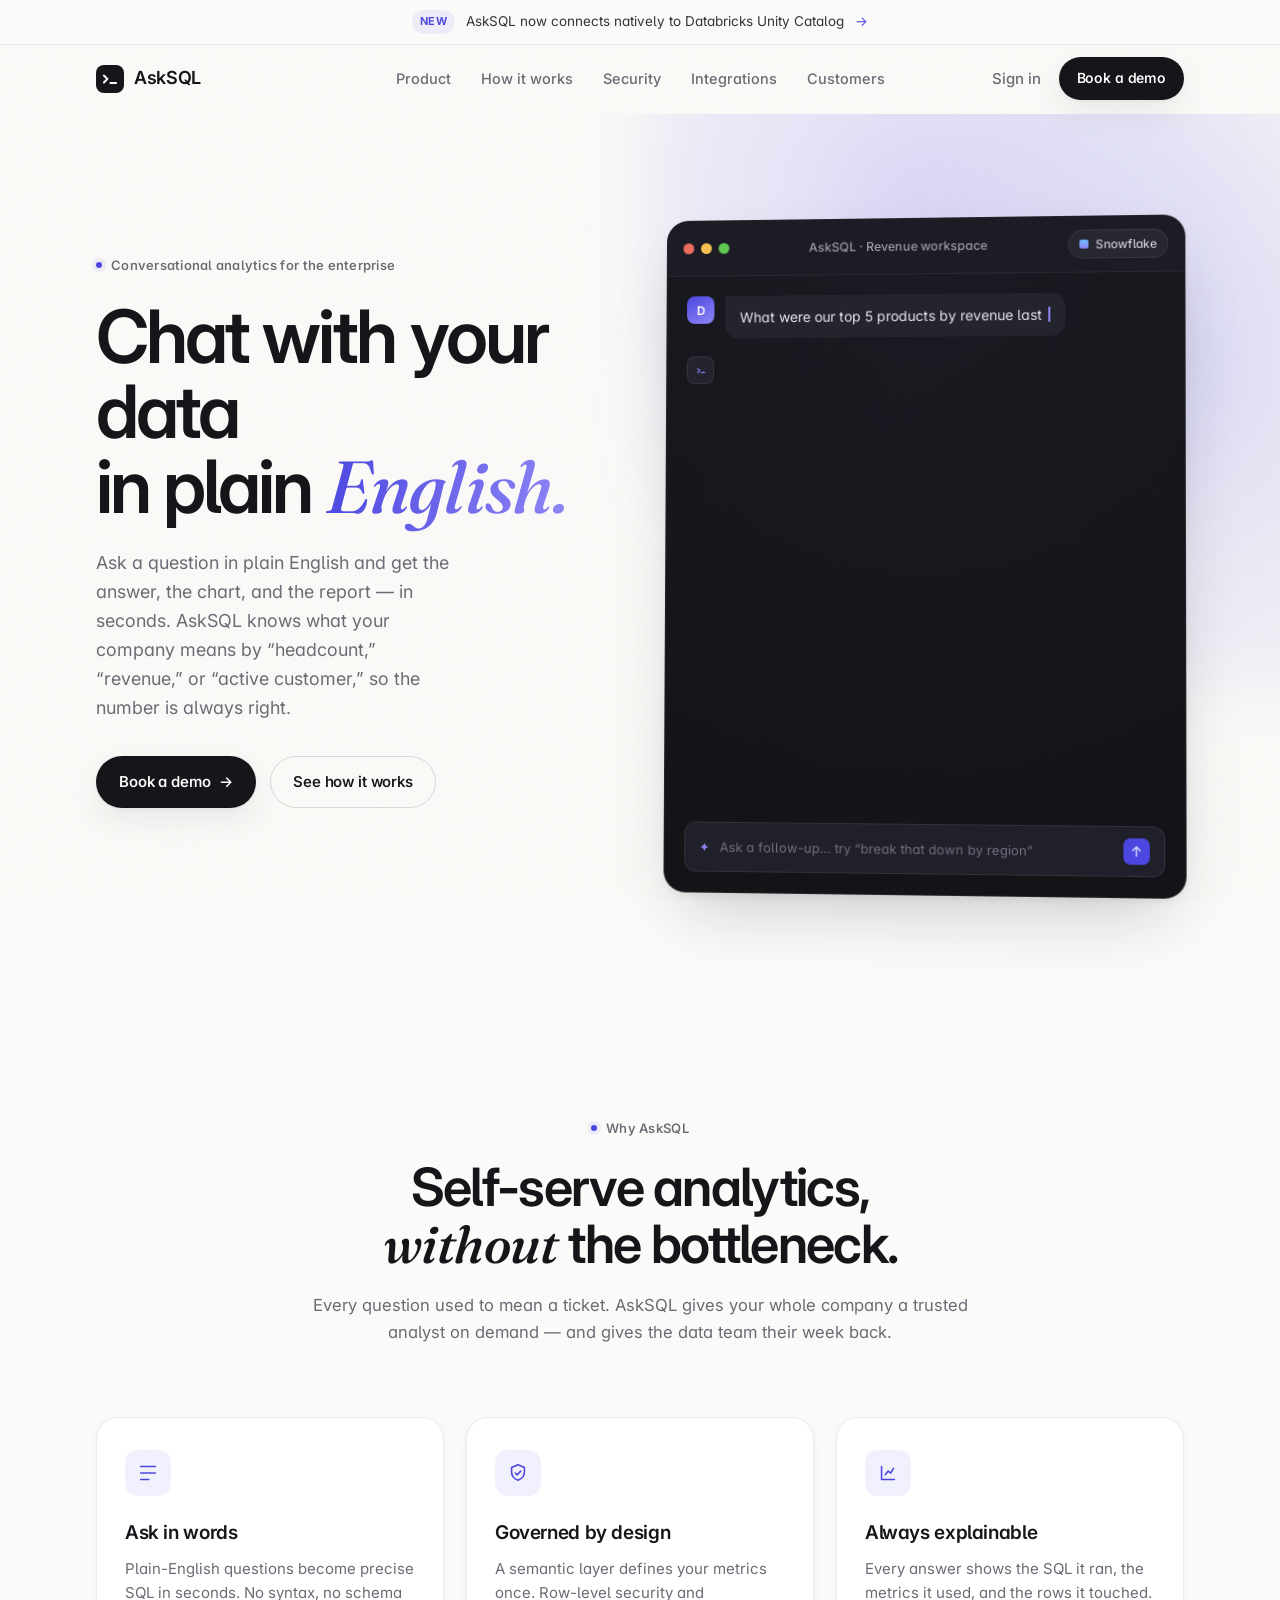
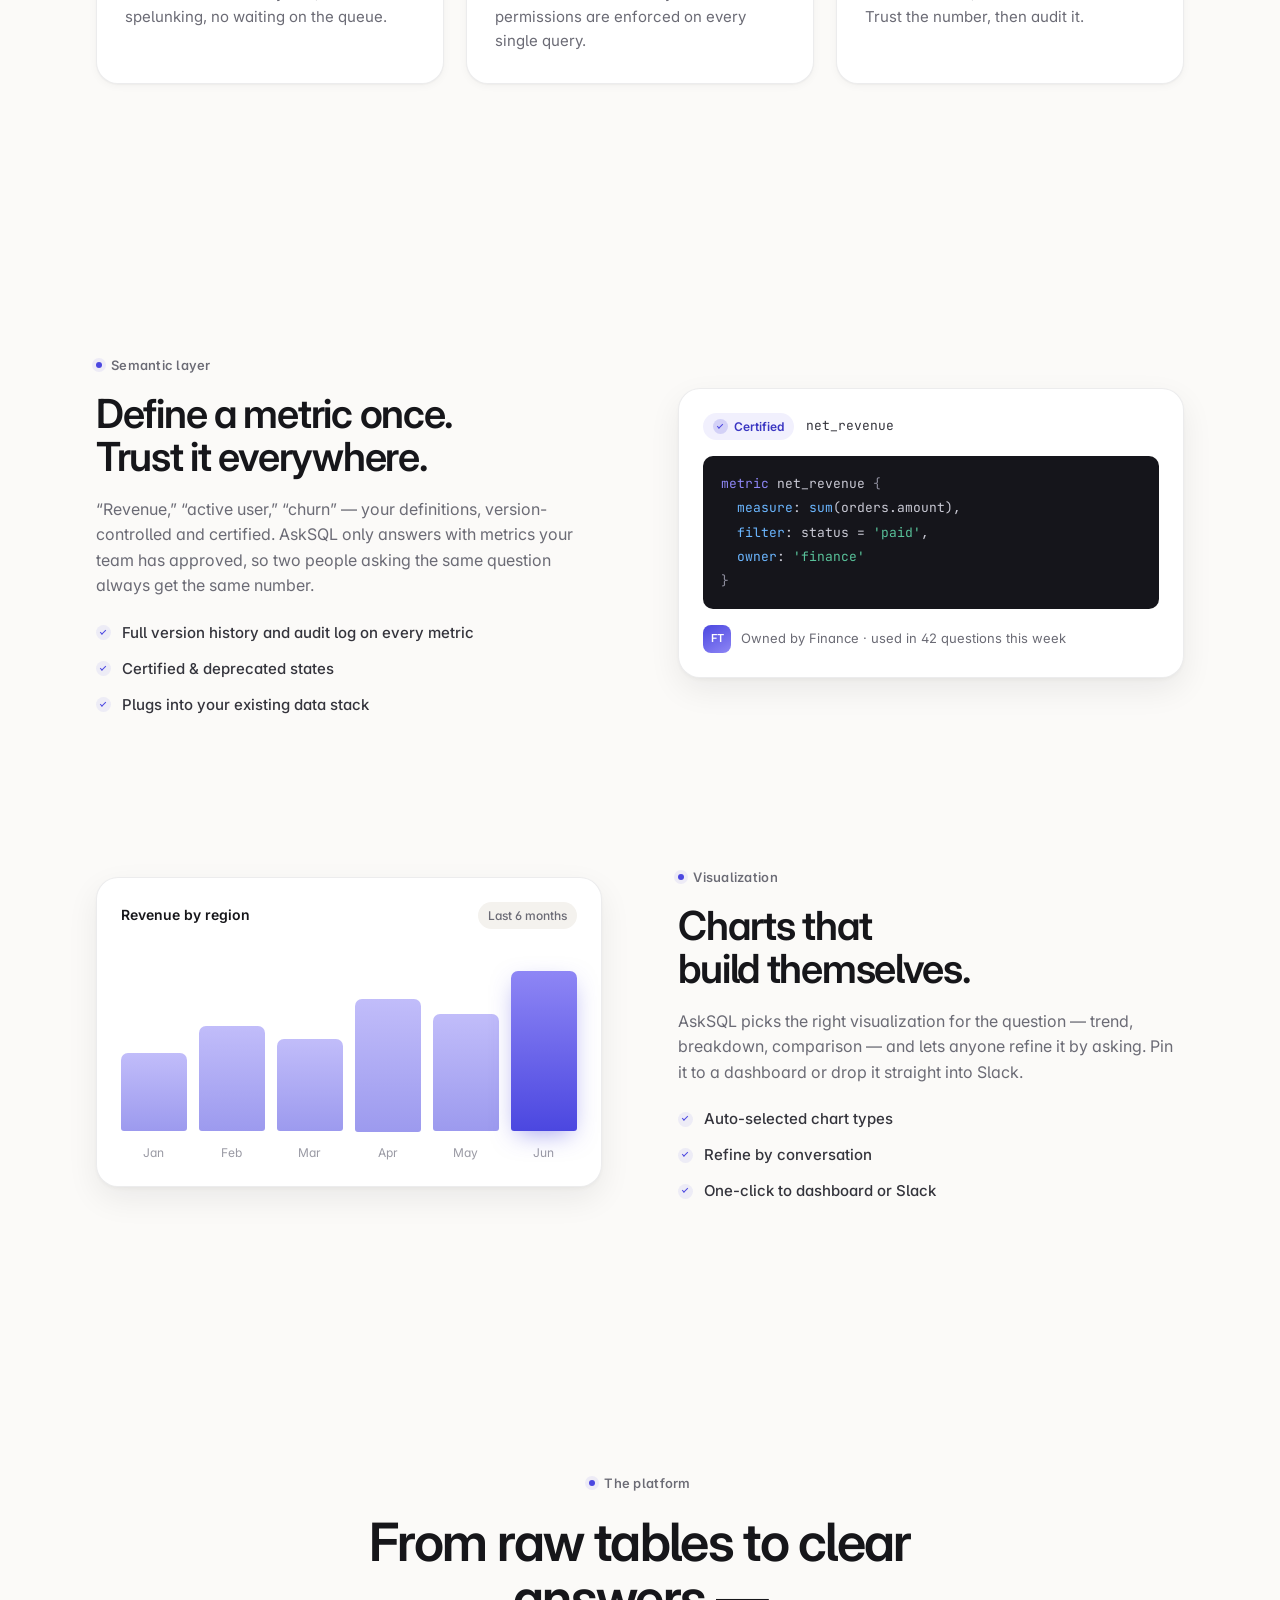
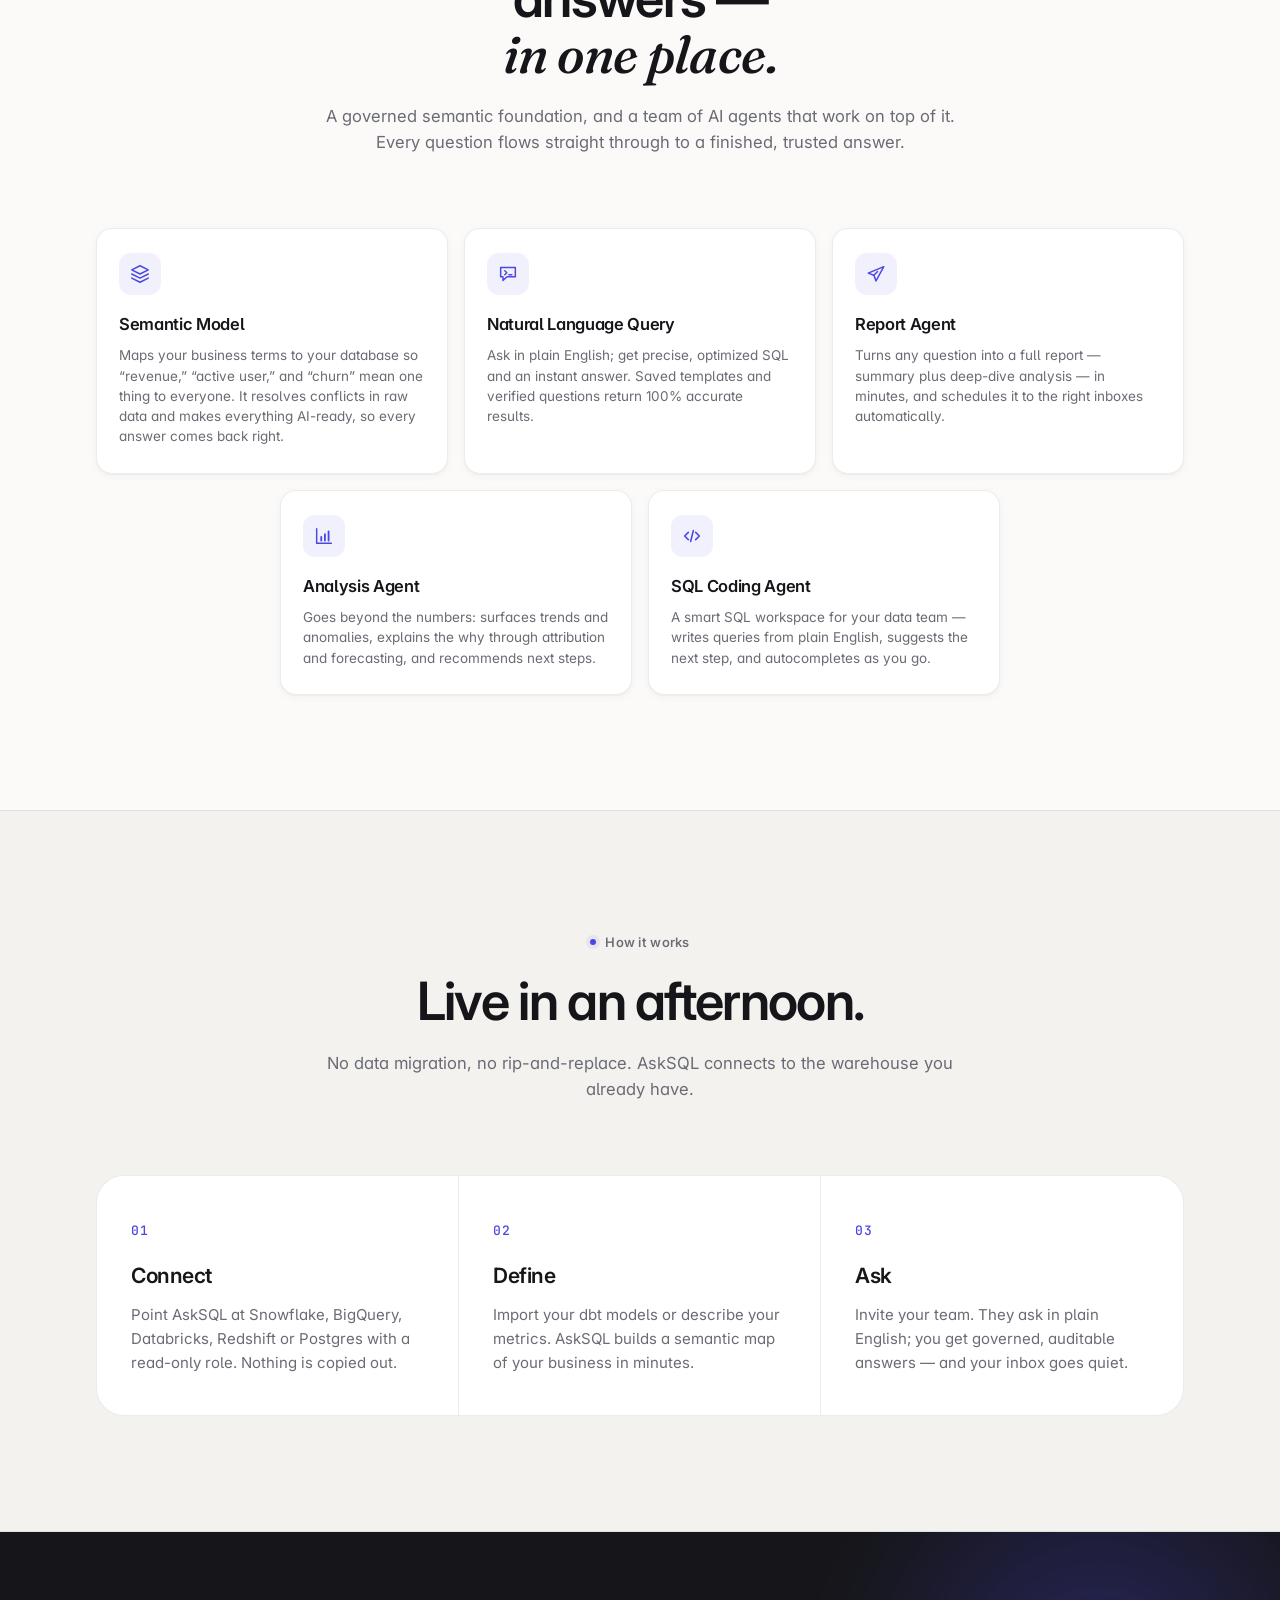
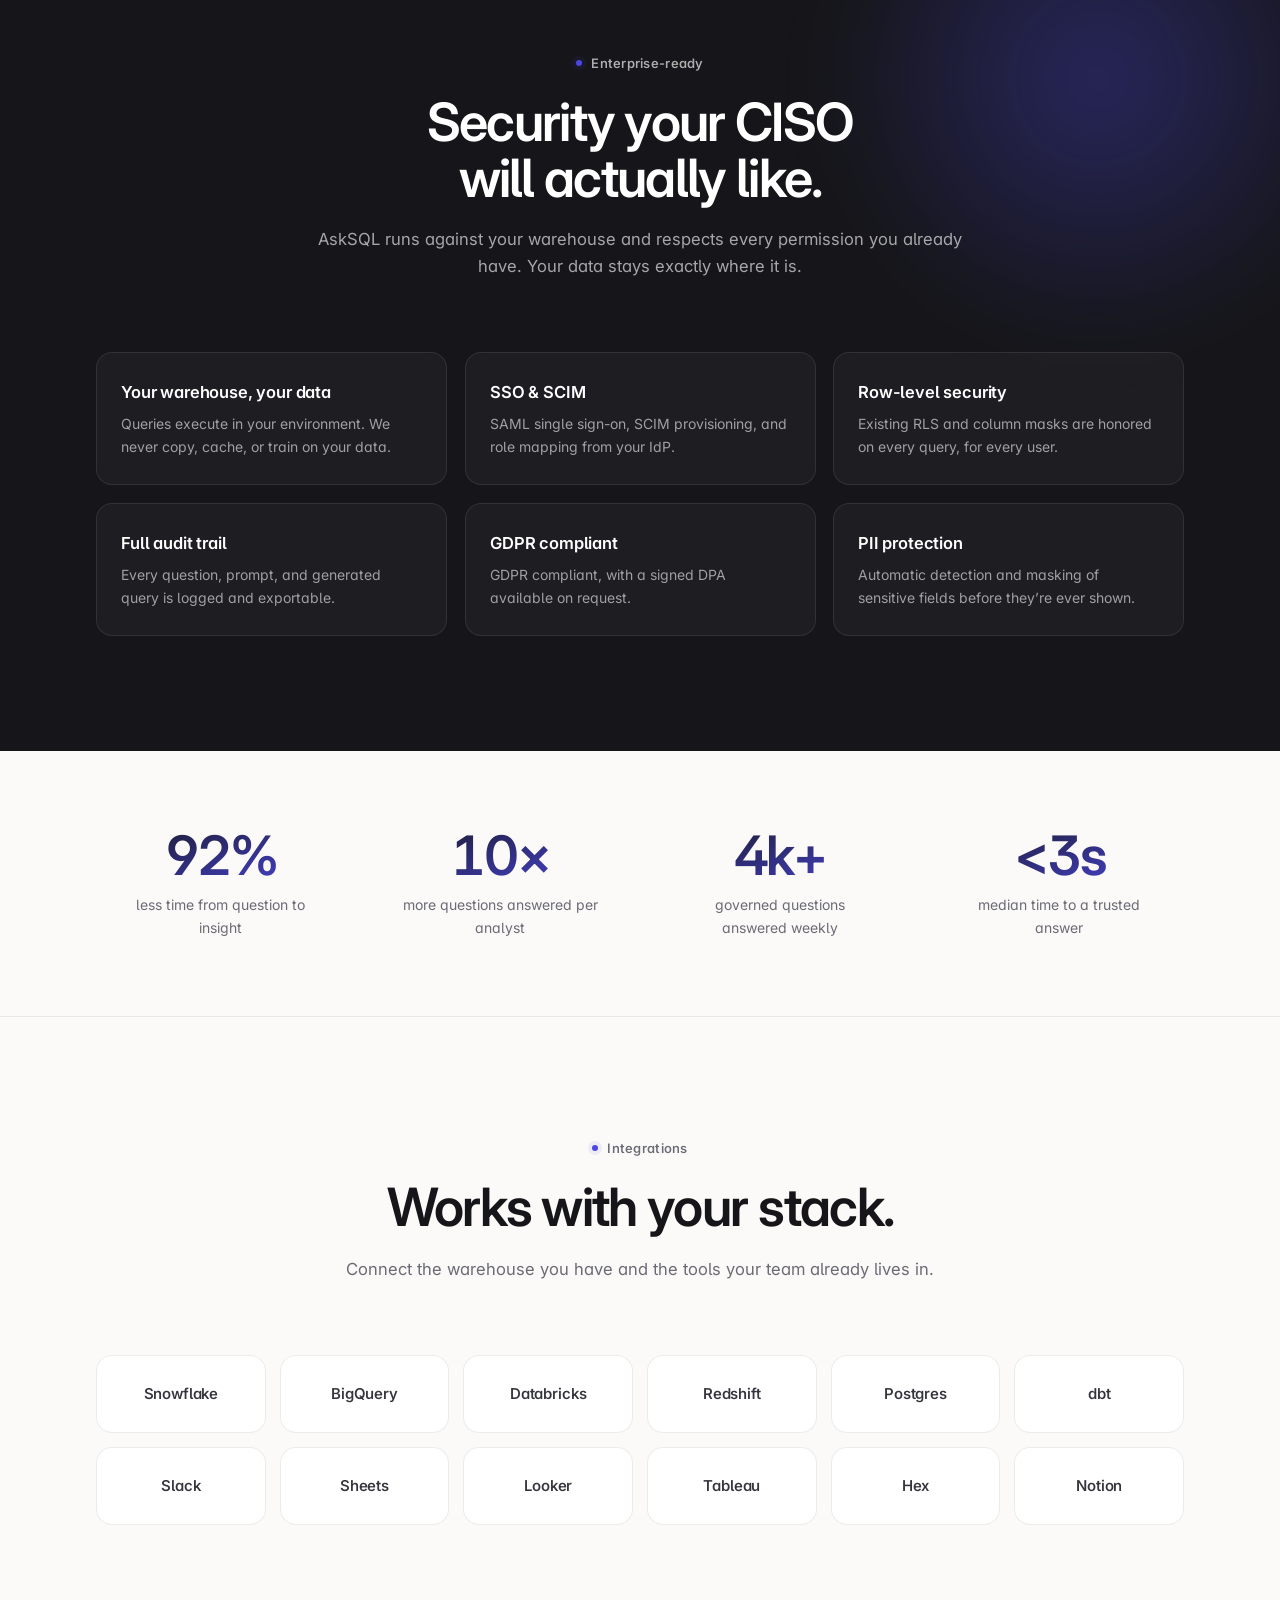
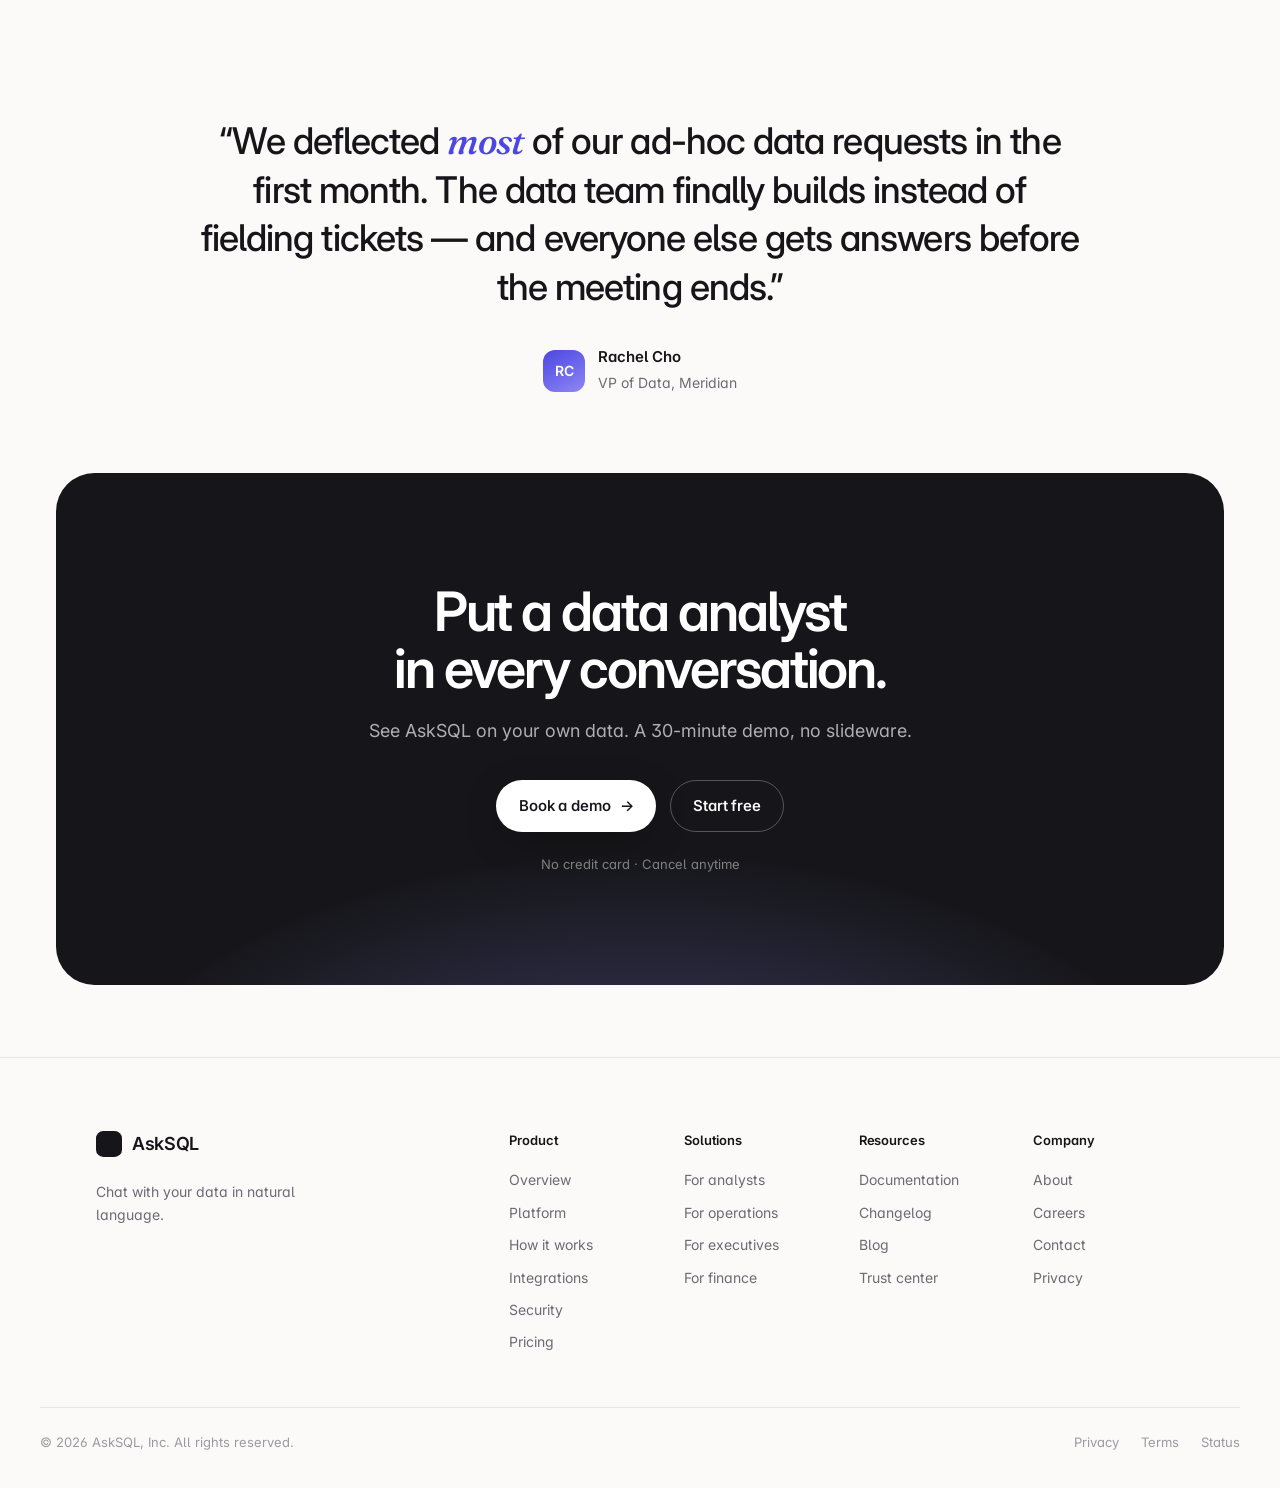
==== index.html @ b286e6a4 "content: sharpen hero subhead + semantic-layer bullets Hero subhead now leads with answer/chart/repo" ====
<!DOCTYPE html>
<html lang="en">
<head>
  <meta charset="UTF-8" />
  <meta name="viewport" content="width=device-width, initial-scale=1.0" />
  <title>AskSQL — Chat with your data in natural language</title>
  <meta name="description" content="AskSQL turns plain-English questions into trusted, governed SQL. Give every team self-serve analytics — explainable, auditable, and instant. Your data never leaves your warehouse." />

  <meta property="og:title" content="AskSQL — Chat with your data in natural language" />
  <meta property="og:description" content="Conversational analytics for the enterprise. Ask in words, get governed answers in seconds." />
  <meta property="og:type" content="website" />

  <link rel="preconnect" href="https://fonts.googleapis.com" />
  <link rel="preconnect" href="https://fonts.gstatic.com" crossorigin />
  <link href="https://fonts.googleapis.com/css2?family=Inter:ital,opsz,wght@0,14..32,400..700;1,14..32,400..600&family=Fraunces:ital,opsz,wght@1,9..144,400..600&family=JetBrains+Mono:wght@400;500;700&display=swap" rel="stylesheet" />

  <link rel="stylesheet" href="assets/styles.css" />
  <link rel="icon" href="data:image/svg+xml,%3Csvg xmlns='http://www.w3.org/2000/svg' viewBox='0 0 32 32'%3E%3Crect width='32' height='32' rx='8' fill='%231a1a20'/%3E%3Cpath d='M9 12.5l4 3.5-4 3.5M16.5 20.5h6.5' stroke='%23fff' stroke-width='2.2' fill='none' stroke-linecap='round' stroke-linejoin='round'/%3E%3C/svg%3E" />
</head>
<body>
  <a class="skip-link" href="#main">Skip to content</a>

  <!-- ───────────────────────── Announcement ───────────────────────── -->
  <div class="announce" data-reveal>
    <a class="announce__inner" href="#">
      <span class="announce__tag">New</span>
      <span class="announce__text">AskSQL now connects natively to Databricks Unity Catalog</span>
      <span class="announce__arrow" aria-hidden="true">→</span>
    </a>
  </div>

  <!-- ───────────────────────── Navigation ───────────────────────── -->
  <header class="nav" id="nav">
    <div class="container nav__inner">
      <a class="brand" href="#" aria-label="AskSQL home">
        <span class="brand__mark" aria-hidden="true">
          <svg viewBox="0 0 32 32" width="28" height="28">
            <rect width="32" height="32" rx="9" fill="currentColor" />
            <path d="M9 12l4 4-4 4M16.5 20.5h6.5" stroke="var(--paper)" stroke-width="2.2" fill="none" stroke-linecap="round" stroke-linejoin="round" />
          </svg>
        </span>
        <span class="brand__word">AskSQL</span>
      </a>

      <nav class="nav__links" aria-label="Primary">
        <a href="#features">Product</a>
        <a href="#workflow">How it works</a>
        <a href="#security">Security</a>
        <a href="#integrations">Integrations</a>
        <a href="#customers">Customers</a>
      </nav>

      <div class="nav__actions">
        <a class="link-muted" href="#">Sign in</a>
        <a class="btn btn--primary btn--sm" href="#cta">Book a demo</a>
      </div>

      <button class="nav__toggle" aria-label="Open menu" aria-expanded="false">
        <span></span><span></span>
      </button>
    </div>
  </header>

  <main id="main">
    <!-- ───────────────────────── Hero ───────────────────────── -->
    <section class="hero">
      <div class="hero__glow" aria-hidden="true"></div>
      <div class="container hero__inner">
        <div class="hero__copy">
          <p class="eyebrow" data-reveal>
            <span class="eyebrow__dot"></span>
            Conversational analytics for the enterprise
          </p>
          <h1 class="hero__title" data-reveal>
            Chat with your data
            <br />in plain <em>English.</em>
          </h1>
          <p class="hero__sub" data-reveal>
            Ask a question in plain English and get the answer, the chart, and the
            report — in seconds. AskSQL knows what your company means by “headcount,”
            “revenue,” or “active customer,” so the number is always right.
          </p>
          <div class="hero__cta" data-reveal>
            <a class="btn btn--primary" href="#cta">
              Book a demo
              <span class="btn__arrow" aria-hidden="true">→</span>
            </a>
            <a class="btn btn--ghost" href="#workflow">
              See how it works
            </a>
          </div>
          <ul class="hero__trust" data-reveal>
            <li><span class="dot-check" aria-hidden="true"></span> Runs in your warehouse</li>
            <li><span class="dot-check" aria-hidden="true"></span> Live in minutes</li>
          </ul>
        </div>

        <!-- Product mockup -->
        <div class="hero__demo" data-reveal>
          <div class="window" role="img" aria-label="AskSQL converting a question into SQL and a chart">
            <div class="window__bar">
              <span class="window__dots"><i></i><i></i><i></i></span>
              <span class="window__title">AskSQL · Revenue workspace</span>
              <span class="window__warehouse"><span class="snow"></span> Snowflake</span>
            </div>
            <div class="window__body">
              <div class="thread">
                <!-- user message -->
                <div class="msg msg--user">
                  <div class="msg__avatar">D</div>
                  <div class="msg__bubble" id="typed-question"></div>
                </div>

                <!-- assistant message -->
                <div class="msg msg--ai" id="answer-block">
                  <div class="msg__avatar msg__avatar--ai" aria-hidden="true">
                    <svg viewBox="0 0 24 24" width="15" height="15"><path d="M7 9l3 3-3 3M13 15h5" stroke="currentColor" stroke-width="2" fill="none" stroke-linecap="round" stroke-linejoin="round"/></svg>
                  </div>
                  <div class="answer">
                    <div class="answer__tabs">
                      <button class="tab is-active">Answer</button>
                      <button class="tab">SQL</button>
                      <button class="tab">Chart</button>
                      <span class="answer__verified"><span class="dot-check"></span> Verified metric</span>
                    </div>

                    <p class="answer__lede">Your top 5 products by revenue last quarter:</p>

                    <div class="result">
                      <div class="result__row result__row--head">
                        <span>Product</span><span>Revenue</span><span>QoQ</span>
                      </div>
                      <div class="result__row" style="--bar:100%">
                        <span>Atlas Pro</span><span class="num">$1.84M</span><span class="up">▲ 18%</span>
                      </div>
                      <div class="result__row" style="--bar:78%">
                        <span>Orbit Cloud</span><span class="num">$1.43M</span><span class="up">▲ 12%</span>
                      </div>
                      <div class="result__row" style="--bar:61%">
                        <span>Beacon Suite</span><span class="num">$1.12M</span><span class="up">▲ 9%</span>
                      </div>
                      <div class="result__row" style="--bar:44%">
                        <span>Vault Secure</span><span class="num">$806K</span><span class="down">▼ 3%</span>
                      </div>
                      <div class="result__row" style="--bar:33%">
                        <span>Pulse Mobile</span><span class="num">$612K</span><span class="up">▲ 21%</span>
                      </div>
                    </div>

                    <div class="answer__sql">
                      <span class="kw">select</span> product_name, <span class="fn">sum</span>(revenue) <span class="kw">as</span> rev<br />
                      <span class="kw">from</span> <span class="tbl">finance.fct_orders</span><br />
                      <span class="kw">where</span> quarter = <span class="str">'2025-Q1'</span><br />
                      <span class="kw">group by</span> 1 <span class="kw">order by</span> 2 <span class="kw">desc</span> <span class="kw">limit</span> 5;
                    </div>
                  </div>
                </div>
              </div>

              <div class="composer">
                <span class="composer__spark" aria-hidden="true">✦</span>
                <span class="composer__placeholder">Ask a follow-up… try “break that down by region”</span>
                <span class="composer__send" aria-hidden="true">↑</span>
              </div>
            </div>
          </div>
        </div>
      </div>
    </section>

    <!-- ───────────────────────── Feature pillars ───────────────────────── -->
    <section class="section" id="features">
      <div class="container">
        <header class="section__head" data-reveal>
          <p class="eyebrow"><span class="eyebrow__dot"></span> Why AskSQL</p>
          <h2 class="section__title">Self-serve analytics,<br /><em>without</em> the bottleneck.</h2>
          <p class="section__lede">
            Every question used to mean a ticket. AskSQL gives your whole company a
            trusted analyst on demand — and gives the data team their week back.
          </p>
        </header>

        <div class="pillars">
          <article class="pillar" data-reveal>
            <span class="pillar__icon">
              <svg viewBox="0 0 24 24" width="22" height="22"><path d="M4 5h16M4 12h16M4 19h9" stroke="currentColor" stroke-width="1.7" stroke-linecap="round"/></svg>
            </span>
            <h3>Ask in words</h3>
            <p>Plain-English questions become precise SQL in seconds. No syntax, no schema spelunking, no waiting on the queue.</p>
          </article>
          <article class="pillar" data-reveal>
            <span class="pillar__icon">
              <svg viewBox="0 0 24 24" width="22" height="22"><path d="M12 3l7 3v5c0 4.5-3 7.5-7 9-4-1.5-7-4.5-7-9V6l7-3z" stroke="currentColor" stroke-width="1.7" fill="none" stroke-linejoin="round"/><path d="M9 12l2 2 4-4" stroke="currentColor" stroke-width="1.7" fill="none" stroke-linecap="round" stroke-linejoin="round"/></svg>
            </span>
            <h3>Governed by design</h3>
            <p>A semantic layer defines your metrics once. Row-level security and permissions are enforced on every single query.</p>
          </article>
          <article class="pillar" data-reveal>
            <span class="pillar__icon">
              <svg viewBox="0 0 24 24" width="22" height="22"><path d="M5 19V5M5 19h14" stroke="currentColor" stroke-width="1.7" stroke-linecap="round"/><path d="M9 14l3-4 3 2 3-5" stroke="currentColor" stroke-width="1.7" fill="none" stroke-linecap="round" stroke-linejoin="round"/></svg>
            </span>
            <h3>Always explainable</h3>
            <p>Every answer shows the SQL it ran, the metrics it used, and the rows it touched. Trust the number, then audit it.</p>
          </article>
        </div>
      </div>
    </section>

    <!-- ───────────────────────── Alternating features ───────────────────────── -->
    <section class="section section--tight">
      <div class="container feature-row" data-reveal>
        <div class="feature-row__copy">
          <p class="eyebrow"><span class="eyebrow__dot"></span> Semantic layer</p>
          <h2 class="feature-row__title">Define a metric once.<br />Trust it everywhere.</h2>
          <p class="feature-row__body">
            “Revenue,” “active user,” “churn” — your definitions, version-controlled
            and certified. AskSQL only answers with metrics your team has approved,
            so two people asking the same question always get the same number.
          </p>
          <ul class="check-list">
            <li><span class="dot-check"></span> Full version history and audit log on every metric</li>
            <li><span class="dot-check"></span> Certified &amp; deprecated states</li>
            <li><span class="dot-check"></span> Plugs into your existing data stack</li>
          </ul>
        </div>
        <div class="feature-row__art">
          <div class="card metric-card">
            <div class="metric-card__head">
              <span class="badge badge--ok"><span class="dot-check"></span> Certified</span>
              <span class="metric-card__name">net_revenue</span>
            </div>
            <div class="metric-card__code">
              <span class="kw">metric</span> net_revenue <span class="op">{</span><br />
              &nbsp;&nbsp;<span class="prop">measure</span>: <span class="fn">sum</span>(orders.amount),<br />
              &nbsp;&nbsp;<span class="prop">filter</span>: status = <span class="str">'paid'</span>,<br />
              &nbsp;&nbsp;<span class="prop">owner</span>: <span class="str">'finance'</span><br />
              <span class="op">}</span>
            </div>
            <div class="metric-card__foot">
              <span class="avatar-mini">FT</span>
              <span>Owned by Finance · used in 42 questions this week</span>
            </div>
          </div>
        </div>
      </div>

      <div class="container feature-row feature-row--reverse" data-reveal>
        <div class="feature-row__copy">
          <p class="eyebrow"><span class="eyebrow__dot"></span> Visualization</p>
          <h2 class="feature-row__title">Charts that<br />build themselves.</h2>
          <p class="feature-row__body">
            AskSQL picks the right visualization for the question — trend, breakdown,
            comparison — and lets anyone refine it by asking. Pin it to a dashboard
            or drop it straight into Slack.
          </p>
          <ul class="check-list">
            <li><span class="dot-check"></span> Auto-selected chart types</li>
            <li><span class="dot-check"></span> Refine by conversation</li>
            <li><span class="dot-check"></span> One-click to dashboard or Slack</li>
          </ul>
        </div>
        <div class="feature-row__art">
          <div class="card chart-card">
            <div class="chart-card__head">
              <span>Revenue by region</span>
              <span class="chart-card__pill">Last 6 months</span>
            </div>
            <div class="chart">
              <span class="bar" style="--h:46%"></span>
              <span class="bar" style="--h:62%"></span>
              <span class="bar" style="--h:54%"></span>
              <span class="bar" style="--h:78%"></span>
              <span class="bar" style="--h:69%"></span>
              <span class="bar bar--peak" style="--h:94%"></span>
            </div>
            <div class="chart__axis">
              <span>Jan</span><span>Feb</span><span>Mar</span><span>Apr</span><span>May</span><span>Jun</span>
            </div>
          </div>
        </div>
      </div>
    </section>

    <!-- ───────────────────────── Platform modules ───────────────────────── -->
    <section class="section" id="platform">
      <div class="container">
        <header class="section__head" data-reveal>
          <p class="eyebrow"><span class="eyebrow__dot"></span> The platform</p>
          <h2 class="section__title">From raw tables to clear answers —<br /><em>in one place.</em></h2>
          <p class="section__lede">
            A governed semantic foundation, and a team of AI agents that work on top
            of it. Every question flows straight through to a finished, trusted answer.
          </p>
        </header>

        <ol class="modules__grid" data-reveal>
          <li class="module">
            <span class="module__icon">
              <svg viewBox="0 0 24 24" width="22" height="22"><path d="M12 3l9 4.5-9 4.5-9-4.5L12 3z" stroke="currentColor" stroke-width="1.6" fill="none" stroke-linejoin="round"/><path d="M3 12l9 4.5 9-4.5" stroke="currentColor" stroke-width="1.6" fill="none" stroke-linecap="round" stroke-linejoin="round"/><path d="M3 16.5l9 4.5 9-4.5" stroke="currentColor" stroke-width="1.6" fill="none" stroke-linecap="round" stroke-linejoin="round"/></svg>
            </span>
            <h3>Semantic Model</h3>
            <p>Maps your business terms to your database so “revenue,” “active user,” and “churn” mean one thing to everyone. It resolves conflicts in raw data and makes everything AI-ready, so every answer comes back right.</p>
          </li>
          <li class="module">
            <span class="module__icon">
              <svg viewBox="0 0 24 24" width="22" height="22"><path d="M4 5h16v10h-9l-4.5 4V15H4V5z" stroke="currentColor" stroke-width="1.6" fill="none" stroke-linejoin="round"/><path d="M8.5 8.5l2.2 2.2-2.2 2.2M13 12.7h3.2" stroke="currentColor" stroke-width="1.6" fill="none" stroke-linecap="round" stroke-linejoin="round"/></svg>
            </span>
            <h3>Natural Language Query</h3>
            <p>Ask in plain English; get precise, optimized SQL and an instant answer. Saved templates and verified questions return 100% accurate results.</p>
          </li>
          <li class="module">
            <span class="module__icon">
              <svg viewBox="0 0 24 24" width="22" height="22"><path d="M20.5 4L3.5 11l6.2 2.3L12 19.5 20.5 4z" stroke="currentColor" stroke-width="1.6" fill="none" stroke-linejoin="round"/><path d="M9.7 13.3l4-4" stroke="currentColor" stroke-width="1.6" stroke-linecap="round"/></svg>
            </span>
            <h3>Report Agent</h3>
            <p>Turns any question into a full report — summary plus deep-dive analysis — in minutes, and schedules it to the right inboxes automatically.</p>
          </li>
          <li class="module">
            <span class="module__icon">
              <svg viewBox="0 0 24 24" width="22" height="22"><path d="M4 20V4M4 20h16" stroke="currentColor" stroke-width="1.6" stroke-linecap="round"/><path d="M9 17v-4M13 17v-7M17 17v-10" stroke="currentColor" stroke-width="2" stroke-linecap="round"/></svg>
            </span>
            <h3>Analysis Agent</h3>
            <p>Goes beyond the numbers: surfaces trends and anomalies, explains the why through attribution and forecasting, and recommends next steps.</p>
          </li>
          <li class="module">
            <span class="module__icon">
              <svg viewBox="0 0 24 24" width="22" height="22"><path d="M8 8l-4 4 4 4M16 8l4 4-4 4" stroke="currentColor" stroke-width="1.7" fill="none" stroke-linecap="round" stroke-linejoin="round"/><path d="M13.5 6l-3 12" stroke="currentColor" stroke-width="1.7" fill="none" stroke-linecap="round"/></svg>
            </span>
            <h3>SQL Coding Agent</h3>
            <p>A smart SQL workspace for your data team — writes queries from plain English, suggests the next step, and autocompletes as you go.</p>
          </li>
        </ol>
      </div>
    </section>

    <!-- ───────────────────────── How it works ───────────────────────── -->
    <section class="section section--alt" id="workflow">
      <div class="container">
        <header class="section__head" data-reveal>
          <p class="eyebrow"><span class="eyebrow__dot"></span> How it works</p>
          <h2 class="section__title">Live in an afternoon.</h2>
          <p class="section__lede">No data migration, no rip-and-replace. AskSQL connects to the warehouse you already have.</p>
        </header>

        <ol class="steps">
          <li class="step" data-reveal>
            <span class="step__num">01</span>
            <h3>Connect</h3>
            <p>Point AskSQL at Snowflake, BigQuery, Databricks, Redshift or Postgres with a read-only role. Nothing is copied out.</p>
          </li>
          <li class="step" data-reveal>
            <span class="step__num">02</span>
            <h3>Define</h3>
            <p>Import your dbt models or describe your metrics. AskSQL builds a semantic map of your business in minutes.</p>
          </li>
          <li class="step" data-reveal>
            <span class="step__num">03</span>
            <h3>Ask</h3>
            <p>Invite your team. They ask in plain English; you get governed, auditable answers — and your inbox goes quiet.</p>
          </li>
        </ol>
      </div>
    </section>

    <!-- ───────────────────────── Security ───────────────────────── -->
    <section class="section security" id="security">
      <div class="security__glow" aria-hidden="true"></div>
      <div class="container">
        <header class="section__head section__head--invert" data-reveal>
          <p class="eyebrow eyebrow--invert"><span class="eyebrow__dot"></span> Enterprise-ready</p>
          <h2 class="section__title">Security your CISO<br />will actually like.</h2>
          <p class="section__lede section__lede--invert">
            AskSQL runs against your warehouse and respects every permission you
            already have. Your data stays exactly where it is.
          </p>
        </header>

        <div class="sec-grid">
          <div class="sec-card" data-reveal>
            <h3>Your warehouse, your data</h3>
            <p>Queries execute in your environment. We never copy, cache, or train on your data.</p>
          </div>
          <div class="sec-card" data-reveal>
            <h3>SSO &amp; SCIM</h3>
            <p>SAML single sign-on, SCIM provisioning, and role mapping from your IdP.</p>
          </div>
          <div class="sec-card" data-reveal>
            <h3>Row-level security</h3>
            <p>Existing RLS and column masks are honored on every query, for every user.</p>
          </div>
          <div class="sec-card" data-reveal>
            <h3>Full audit trail</h3>
            <p>Every question, prompt, and generated query is logged and exportable.</p>
          </div>
          <div class="sec-card" data-reveal>
            <h3>GDPR compliant</h3>
            <p>GDPR compliant, with a signed DPA available on request.</p>
          </div>
          <div class="sec-card" data-reveal>
            <h3>PII protection</h3>
            <p>Automatic detection and masking of sensitive fields before they’re ever shown.</p>
          </div>
        </div>
      </div>
    </section>

    <!-- ───────────────────────── Metrics band ───────────────────────── -->
    <section class="stats" data-reveal>
      <div class="container stats__grid">
        <div class="stat">
          <span class="stat__num"><span data-count="92">0</span>%</span>
          <span class="stat__label">less time from question to insight</span>
        </div>
        <div class="stat">
          <span class="stat__num"><span data-count="10">0</span>×</span>
          <span class="stat__label">more questions answered per analyst</span>
        </div>
        <div class="stat">
          <span class="stat__num"><span data-count="4">0</span>k+</span>
          <span class="stat__label">governed questions answered weekly</span>
        </div>
        <div class="stat">
          <span class="stat__num">&lt;<span data-count="3">0</span>s</span>
          <span class="stat__label">median time to a trusted answer</span>
        </div>
      </div>
    </section>

    <!-- ───────────────────────── Integrations ───────────────────────── -->
    <section class="section" id="integrations">
      <div class="container">
        <header class="section__head" data-reveal>
          <p class="eyebrow"><span class="eyebrow__dot"></span> Integrations</p>
          <h2 class="section__title">Works with your stack.</h2>
          <p class="section__lede">Connect the warehouse you have and the tools your team already lives in.</p>
        </header>
        <div class="int-grid" data-reveal>
          <div class="int">Snowflake</div>
          <div class="int">BigQuery</div>
          <div class="int">Databricks</div>
          <div class="int">Redshift</div>
          <div class="int">Postgres</div>
          <div class="int">dbt</div>
          <div class="int">Slack</div>
          <div class="int">Sheets</div>
          <div class="int">Looker</div>
          <div class="int">Tableau</div>
          <div class="int">Hex</div>
          <div class="int">Notion</div>
        </div>
      </div>
    </section>

    <!-- ───────────────────────── Testimonial ───────────────────────── -->
    <section class="section section--tight" id="customers">
      <div class="container">
        <figure class="quote" data-reveal>
          <blockquote>
            “We deflected <em>most</em> of our ad-hoc data requests in the first month.
            The data team finally builds instead of fielding tickets — and everyone
            else gets answers before the meeting ends.”
          </blockquote>
          <figcaption class="quote__by">
            <span class="quote__avatar">RC</span>
            <span class="quote__meta">
              <strong>Rachel Cho</strong>
              <span>VP of Data, Meridian</span>
            </span>
          </figcaption>
        </figure>
      </div>
    </section>

    <!-- ───────────────────────── CTA ───────────────────────── -->
    <section class="cta-band" id="cta">
      <div class="cta-band__glow" aria-hidden="true"></div>
      <div class="container cta-band__inner" data-reveal>
        <h2 class="cta-band__title">Put a data analyst<br />in every conversation.</h2>
        <p class="cta-band__sub">See AskSQL on your own data. A 30-minute demo, no slideware.</p>
        <div class="cta-band__actions">
          <a class="btn btn--light" href="#">Book a demo <span class="btn__arrow">→</span></a>
          <a class="btn btn--ghost-light" href="#">Start free</a>
        </div>
        <p class="cta-band__fine">No credit card · Cancel anytime</p>
      </div>
    </section>
  </main>

  <!-- ───────────────────────── Footer ───────────────────────── -->
  <footer class="footer">
    <div class="container footer__inner">
      <div class="footer__brand">
        <a class="brand" href="#" aria-label="AskSQL home">
          <span class="brand__mark" aria-hidden="true">
            <svg viewBox="0 0 32 32" width="26" height="26">
              <rect width="32" height="32" rx="9" fill="currentColor" />
              <path d="M9 12l4 4-4 4M16.5 20.5h6.5" stroke="var(--ink)" stroke-width="2.2" fill="none" stroke-linecap="round" stroke-linejoin="round" />
            </svg>
          </span>
          <span class="brand__word">AskSQL</span>
        </a>
        <p class="footer__tag">Chat with your data in natural language.</p>
      </div>

      <nav class="footer__cols" aria-label="Footer">
        <div class="footer__col">
          <h4>Product</h4>
          <a href="#features">Overview</a>
          <a href="#platform">Platform</a>
          <a href="#workflow">How it works</a>
          <a href="#integrations">Integrations</a>
          <a href="#security">Security</a>
          <a href="#">Pricing</a>
        </div>
        <div class="footer__col">
          <h4>Solutions</h4>
          <a href="#">For analysts</a>
          <a href="#">For operations</a>
          <a href="#">For executives</a>
          <a href="#">For finance</a>
        </div>
        <div class="footer__col">
          <h4>Resources</h4>
          <a href="#">Documentation</a>
          <a href="#">Changelog</a>
          <a href="#">Blog</a>
          <a href="#">Trust center</a>
        </div>
        <div class="footer__col">
          <h4>Company</h4>
          <a href="#">About</a>
          <a href="#">Careers</a>
          <a href="#">Contact</a>
          <a href="#">Privacy</a>
        </div>
      </nav>
    </div>
    <div class="container footer__bottom">
      <span>© 2026 AskSQL, Inc. All rights reserved.</span>
      <span class="footer__bottom-links">
        <a href="#">Privacy</a>
        <a href="#">Terms</a>
        <a href="#">Status</a>
      </span>
    </div>
  </footer>

  <script src="assets/app.js" defer></script>
</body>
</html>
---- assets/styles.css ----
/* ============================================================
   AskSQL — Design System
   Editorial minimalism · ink on paper · one restrained accent
   ============================================================ */

/* ---------- Tokens ---------- */
:root {
  /* Surfaces */
  --paper:        #FBFAF8;   /* warm off-white canvas */
  --surface:      #FFFFFF;
  --surface-2:    #F4F2EE;   /* sunken / alt sections */
  --ink:          #16161A;   /* near-black */
  --ink-soft:     #34343C;
  --muted:        #6B6B75;
  --faint:        #9A9AA4;

  /* Lines */
  --line:         rgba(18, 18, 26, 0.08);
  --line-2:       rgba(18, 18, 26, 0.14);

  /* Accent — restrained indigo */
  --accent:       #4B47E0;
  --accent-deep:  #3A36C2;
  --accent-soft:  #8E86F5;
  --accent-wash:  rgba(75, 71, 224, 0.08);

  /* Code syntax */
  --code-kw:      #8E86F5;
  --code-fn:      #6BB6FF;
  --code-str:     #59C29A;
  --code-tbl:     #E3B341;
  --code-txt:     #C9C9D4;

  /* Type */
  --sans: "Inter", system-ui, -apple-system, "Segoe UI", sans-serif;
  --serif: "Fraunces", Georgia, serif;
  --mono: "JetBrains Mono", ui-monospace, "SF Mono", Menlo, monospace;

  /* Shape & motion */
  --r-sm: 10px;
  --r-md: 16px;
  --r-lg: 22px;
  --r-xl: 28px;
  --shadow-sm: 0 1px 2px rgba(18,18,26,.04), 0 2px 8px rgba(18,18,26,.04);
  --shadow-md: 0 2px 4px rgba(18,18,26,.04), 0 12px 32px rgba(18,18,26,.07);
  --shadow-lg: 0 4px 8px rgba(18,18,26,.05), 0 30px 70px -20px rgba(18,18,26,.22);
  --ease: cubic-bezier(.22, .61, .36, 1);

  --maxw: 1200px;
  --gutter: clamp(20px, 5vw, 56px);
}

/* ---------- Reset ---------- */
*, *::before, *::after { box-sizing: border-box; }
* { margin: 0; }
html { -webkit-text-size-adjust: 100%; scroll-behavior: smooth; }
@media (prefers-reduced-motion: reduce) {
  html { scroll-behavior: auto; }
  *, *::before, *::after { animation-duration: .001ms !important; transition-duration: .001ms !important; }
}

body {
  font-family: var(--sans);
  background: var(--paper);
  color: var(--ink);
  line-height: 1.6;
  font-size: 17px;
  -webkit-font-smoothing: antialiased;
  text-rendering: optimizeLegibility;
  font-feature-settings: "ss01", "cv05", "cv11";
  overflow-x: hidden;
}

/* film grain + warmth overlay */
body::before {
  content: "";
  position: fixed;
  inset: 0;
  pointer-events: none;
  z-index: 1;
  opacity: .035;
  background-image: url("data:image/svg+xml,%3Csvg xmlns='http://www.w3.org/2000/svg' width='160' height='160'%3E%3Cfilter id='n'%3E%3CfeTurbulence type='fractalNoise' baseFrequency='0.85' numOctaves='2' stitchTiles='stitch'/%3E%3C/filter%3E%3Crect width='100%25' height='100%25' filter='url(%23n)'/%3E%3C/svg%3E");
}

a { color: inherit; text-decoration: none; }
img, svg { display: block; }
button { font-family: inherit; cursor: pointer; border: none; background: none; }
em { font-style: normal; }

::selection { background: var(--accent); color: #fff; }

.container {
  width: 100%;
  max-width: var(--maxw);
  margin-inline: auto;
  padding-inline: var(--gutter);
}

.skip-link {
  position: absolute; left: -999px; top: 0;
  background: var(--ink); color: #fff; padding: 10px 16px; border-radius: 0 0 8px 0; z-index: 999;
}
.skip-link:focus { left: 0; }

:focus-visible { outline: 2px solid var(--accent); outline-offset: 3px; border-radius: 4px; }

/* ---------- Reveal animation ---------- */
[data-reveal] {
  opacity: 0;
  transform: translateY(18px);
  transition: opacity .8s var(--ease), transform .8s var(--ease);
  will-change: opacity, transform;
}
[data-reveal].is-in { opacity: 1; transform: none; }

/* ============================================================
   Typography helpers
   ============================================================ */
.eyebrow {
  display: inline-flex; align-items: center; gap: 9px;
  font-size: 13px; font-weight: 560; letter-spacing: .02em;
  color: var(--muted);
  text-transform: none;
}
.eyebrow__dot {
  width: 6px; height: 6px; border-radius: 50%;
  background: var(--accent);
  box-shadow: 0 0 0 4px var(--accent-wash);
}
.eyebrow--invert { color: rgba(255,255,255,.66); }

.section__title {
  font-size: clamp(2rem, 4.4vw, 3.3rem);
  line-height: 1.05;
  letter-spacing: -0.032em;
  font-weight: 600;
}
.section__title em {
  font-family: var(--serif);
  font-weight: 500;
  font-style: italic;
  letter-spacing: -0.01em;
}

/* ============================================================
   Buttons
   ============================================================ */
.btn {
  --bg: var(--ink); --fg: #fff;
  display: inline-flex; align-items: center; gap: 9px;
  padding: 13px 22px;
  border-radius: 100px;
  font-size: 15px; font-weight: 560; letter-spacing: -0.01em;
  background: var(--bg); color: var(--fg);
  border: 1px solid transparent;
  transition: transform .35s var(--ease), box-shadow .35s var(--ease), background .25s, color .25s;
  white-space: nowrap;
}
.btn--sm { padding: 9px 17px; font-size: 14px; }
.btn__arrow { transition: transform .35s var(--ease); }
.btn:hover { transform: translateY(-2px); }
.btn:hover .btn__arrow { transform: translateX(3px); }

.btn--primary { --bg: var(--ink); box-shadow: var(--shadow-md); }
.btn--primary:hover { --bg: #000; box-shadow: var(--shadow-lg); }

.btn--ghost {
  --bg: transparent; --fg: var(--ink);
  border-color: var(--line-2);
}
.btn--ghost:hover { background: var(--surface); border-color: var(--ink); }

.btn--light { --bg: #fff; --fg: var(--ink); box-shadow: 0 10px 40px -10px rgba(0,0,0,.4); }
.btn--ghost-light {
  --bg: transparent; --fg: #fff; border-color: rgba(255,255,255,.28);
}
.btn--ghost-light:hover { background: rgba(255,255,255,.08); border-color: rgba(255,255,255,.6); }

.link-muted { color: var(--muted); font-size: 15px; font-weight: 500; transition: color .2s; }
.link-muted:hover { color: var(--ink); }

.dot-check {
  display: inline-block; width: 15px; height: 15px; border-radius: 50%;
  background: var(--accent-wash);
  position: relative; flex: none;
}
.dot-check::after {
  content: ""; position: absolute; left: 4px; top: 4.5px;
  width: 6px; height: 3px;
  border-left: 1.6px solid var(--accent); border-bottom: 1.6px solid var(--accent);
  transform: rotate(-45deg);
}

/* ============================================================
   Announcement bar
   ============================================================ */
.announce {
  position: relative; z-index: 20;
  display: flex; justify-content: center;
  padding: 10px 16px;
  background: var(--paper);
  border-bottom: 1px solid var(--line);
}
.announce__inner {
  display: inline-flex; align-items: center; gap: 11px;
  font-size: 13.5px; color: var(--ink-soft);
  transition: gap .3s var(--ease);
}
.announce__inner:hover { gap: 15px; }
.announce__tag {
  font-size: 11px; font-weight: 650; letter-spacing: .04em; text-transform: uppercase;
  color: var(--accent);
  background: var(--accent-wash);
  padding: 3px 8px; border-radius: 100px;
}
.announce__arrow { color: var(--accent); transition: transform .3s var(--ease); }
.announce__inner:hover .announce__arrow { transform: translateX(3px); }

/* ============================================================
   Navigation
   ============================================================ */
.nav {
  position: sticky; top: 0; z-index: 50;
  transition: background .4s var(--ease), border-color .4s, backdrop-filter .4s;
  border-bottom: 1px solid transparent;
}
.nav.is-stuck {
  background: rgba(251, 250, 248, 0.78);
  backdrop-filter: saturate(180%) blur(16px);
  -webkit-backdrop-filter: saturate(180%) blur(16px);
  border-bottom-color: var(--line);
}
.nav__inner {
  display: flex; align-items: center; justify-content: space-between;
  height: 68px;
}
.brand {
  display: inline-flex; align-items: center; gap: 10px;
  font-weight: 600; font-size: 18px; letter-spacing: -0.02em;
  color: var(--ink);
}
.brand__mark { color: var(--ink); display: grid; place-items: center; }
.brand__word { font-weight: 600; }

.nav__links {
  display: flex; gap: 30px;
  position: absolute; left: 50%; transform: translateX(-50%);
}
.nav__links a {
  font-size: 14.5px; font-weight: 500; color: var(--muted);
  position: relative; padding: 4px 0;
  transition: color .2s;
}
.nav__links a::after {
  content: ""; position: absolute; left: 0; bottom: -2px; height: 1.5px; width: 0;
  background: var(--ink); transition: width .3s var(--ease);
}
.nav__links a:hover { color: var(--ink); }
.nav__links a:hover::after { width: 100%; }

.nav__actions { display: flex; align-items: center; gap: 18px; }

.nav__toggle { display: none; flex-direction: column; gap: 5px; padding: 8px; }
.nav__toggle span { width: 22px; height: 1.8px; background: var(--ink); border-radius: 2px; transition: .3s var(--ease); }

/* ============================================================
   Hero
   ============================================================ */
.hero { position: relative; padding: clamp(56px, 8vw, 104px) 0 clamp(64px, 8vw, 110px); overflow: hidden; }
.hero__glow {
  position: absolute; z-index: 0;
  top: -180px; right: -120px;
  width: 760px; height: 760px;
  background:
    radial-gradient(circle at 35% 35%, rgba(142, 134, 245, .26), transparent 60%),
    radial-gradient(circle at 70% 60%, rgba(75, 71, 224, .16), transparent 62%);
  filter: blur(28px);
  pointer-events: none;
}
.hero__inner {
  position: relative; z-index: 2;
  display: grid;
  grid-template-columns: minmax(0, 1fr) minmax(0, 1.04fr);
  gap: clamp(36px, 5vw, 76px);
  align-items: center;
}
.hero__title {
  font-size: clamp(2.7rem, 6vw, 4.6rem);
  line-height: 1.02;
  letter-spacing: -0.04em;
  font-weight: 600;
  margin: 22px 0 0;
}
.hero__title em {
  font-family: var(--serif);
  font-style: italic;
  font-weight: 500;
  letter-spacing: -0.01em;
  background: linear-gradient(100deg, var(--accent), var(--accent-soft));
  -webkit-background-clip: text; background-clip: text; color: transparent;
}
.hero__sub {
  margin-top: 24px;
  font-size: clamp(1.02rem, 1.4vw, 1.18rem);
  color: var(--muted);
  max-width: 33ch;
  line-height: 1.62;
}
.hero__cta { display: flex; gap: 14px; margin-top: 34px; flex-wrap: wrap; }
.hero__trust {
  list-style: none; padding: 0;
  display: flex; flex-wrap: wrap; gap: 10px 22px;
  margin-top: 30px;
  font-size: 14px; color: var(--muted);
}
.hero__trust li { display: inline-flex; align-items: center; gap: 8px; }

/* ---------- Product window ---------- */
.window {
  position: relative;
  background: #15151B;
  border-radius: var(--r-lg);
  box-shadow: var(--shadow-lg);
  border: 1px solid rgba(255,255,255,.06);
  overflow: hidden;
  transform: perspective(1800px) rotateY(-4deg) rotateX(1.5deg);
  transition: transform .8s var(--ease);
}
.hero__demo:hover .window { transform: perspective(1800px) rotateY(0deg) rotateX(0deg); }
.window__bar {
  display: flex; align-items: center; gap: 12px;
  padding: 13px 16px;
  background: #1C1C24;
  border-bottom: 1px solid rgba(255,255,255,.06);
}
.window__dots { display: inline-flex; gap: 7px; }
.window__dots i { width: 11px; height: 11px; border-radius: 50%; background: #3A3A46; }
.window__dots i:nth-child(1){ background:#ED6A5E; } .window__dots i:nth-child(2){ background:#F4BF50; } .window__dots i:nth-child(3){ background:#61C554; }
.window__title { color: #9A9AA8; font-size: 12.5px; font-weight: 500; margin-inline: auto; }
.window__warehouse {
  display: inline-flex; align-items: center; gap: 7px;
  color: #C9C9D4; font-size: 12px; font-weight: 500;
  background: rgba(255,255,255,.05); border: 1px solid rgba(255,255,255,.08);
  padding: 4px 10px; border-radius: 100px;
}
.snow { width: 9px; height: 9px; border-radius: 2px; background: conic-gradient(from 0deg, #6BB6FF, #8E86F5, #6BB6FF); }

.window__body { padding: 20px; background: radial-gradient(120% 100% at 50% 0%, #1A1A22, #131318); }

.thread { display: flex; flex-direction: column; gap: 18px; }
.msg { display: flex; gap: 11px; }
.msg--user { justify-content: flex-start; }
.msg__avatar {
  width: 28px; height: 28px; border-radius: 8px; flex: none;
  display: grid; place-items: center;
  font-size: 12px; font-weight: 600; color: #fff;
  background: linear-gradient(150deg, #4B47E0, #8E86F5);
}
.msg__avatar--ai { background: #24242E; color: var(--accent-soft); border: 1px solid rgba(255,255,255,.08); }
.msg__bubble {
  background: #24242E; color: #E6E6EF;
  padding: 11px 15px; border-radius: 4px 14px 14px 14px;
  font-size: 14px; line-height: 1.5;
  min-height: 21px; max-width: 80%;
}
.msg__bubble::after { /* typing caret */
  content: ""; display: inline-block; width: 2px; height: 15px;
  background: var(--accent-soft); margin-left: 2px; vertical-align: -2px;
  animation: blink 1s steps(2) infinite;
}
.msg__bubble.is-done::after { display: none; }
@keyframes blink { 50% { opacity: 0; } }

.answer {
  background: #1C1C24; border: 1px solid rgba(255,255,255,.07);
  border-radius: 4px 14px 14px 14px;
  padding: 15px; width: 100%;
  opacity: 0; transform: translateY(8px);
  transition: opacity .6s var(--ease), transform .6s var(--ease);
}
.answer.is-shown { opacity: 1; transform: none; }
.answer__tabs { display: flex; align-items: center; gap: 7px; margin-bottom: 14px; }
.tab {
  font-size: 12px; font-weight: 500; color: #8C8C9C;
  padding: 5px 11px; border-radius: 100px; border: 1px solid transparent;
}
.tab.is-active { color: #fff; background: rgba(255,255,255,.07); border-color: rgba(255,255,255,.09); }
.answer__verified {
  margin-left: auto; display: inline-flex; align-items: center; gap: 6px;
  font-size: 11.5px; color: var(--code-str);
}
.answer__verified .dot-check { background: rgba(89,194,154,.16); }
.answer__verified .dot-check::after { border-color: var(--code-str); }

.answer__lede { color: #B7B7C4; font-size: 13px; margin-bottom: 12px; }

.result { display: flex; flex-direction: column; gap: 1px; border-radius: 9px; overflow: hidden; }
.result__row {
  position: relative;
  display: grid; grid-template-columns: 1.4fr .8fr .6fr;
  gap: 8px; align-items: center;
  padding: 9px 12px;
  background: #20202A;
  font-size: 13px; color: #DADAE4;
}
.result__row::before {
  content: ""; position: absolute; left: 0; top: 0; bottom: 0;
  width: var(--bar, 0);
  background: linear-gradient(90deg, rgba(75,71,224,.30), rgba(142,134,245,.06));
  z-index: 0;
  animation: growbar 1.1s var(--ease) both;
}
.result__row > * { position: relative; z-index: 1; }
@keyframes growbar { from { width: 0; } }
.result__row--head {
  background: transparent; color: #74748A; font-size: 11px; font-weight: 600;
  letter-spacing: .04em; text-transform: uppercase; padding-block: 4px;
}
.result__row--head::before { display: none; }
.result .num { font-variant-numeric: tabular-nums; font-weight: 600; }
.result .up { color: var(--code-str); font-size: 12px; }
.result .down { color: #ED6A5E; font-size: 12px; }

.answer__sql {
  margin-top: 13px;
  font-family: var(--mono); font-size: 12px; line-height: 1.7;
  color: var(--code-txt);
  background: #131318; border: 1px solid rgba(255,255,255,.06);
  border-radius: 9px; padding: 12px 14px;
}
.kw { color: var(--code-kw); } .fn { color: var(--code-fn); } .str { color: var(--code-str); }
.tbl { color: var(--code-tbl); } .op { color: #8C8C9C; } .prop { color: #6BB6FF; }

.composer {
  display: flex; align-items: center; gap: 10px;
  margin-top: 18px;
  background: #20202A; border: 1px solid rgba(255,255,255,.08);
  border-radius: 12px; padding: 11px 14px;
}
.composer__spark { color: var(--accent-soft); font-size: 13px; }
.composer__placeholder { color: #6F6F80; font-size: 13px; flex: 1; }
.composer__send {
  width: 26px; height: 26px; border-radius: 7px;
  display: grid; place-items: center;
  background: var(--accent); color: #fff; font-size: 14px;
}

/* ============================================================
   Logo cloud
   ============================================================ */
.logos { padding: clamp(28px, 4vw, 44px) 0 clamp(8px, 2vw, 18px); }
.logos__label { text-align: center; color: var(--faint); font-size: 13.5px; letter-spacing: .01em; }
.logos__row {
  margin-top: 24px;
  display: flex; flex-wrap: wrap; justify-content: center; align-items: center;
  gap: clamp(26px, 5vw, 60px);
}
.logo-word {
  font-size: clamp(17px, 2vw, 21px); font-weight: 600; letter-spacing: -0.02em;
  color: var(--ink); opacity: .42;
  transition: opacity .3s;
  font-family: var(--serif); font-style: italic;
}
.logo-word:hover { opacity: .8; }

/* ============================================================
   Sections
   ============================================================ */
.section { position: relative; z-index: 2; padding: clamp(64px, 9vw, 132px) 0; }
.section--tight { padding-block: clamp(40px, 6vw, 80px); }
.section--alt { background: var(--surface-2); border-block: 1px solid var(--line); }

.section__head { max-width: 660px; margin: 0 auto clamp(44px, 6vw, 72px); text-align: center; }
.section__head .eyebrow { margin-bottom: 18px; }
.section__title { margin-top: 4px; }
.section__lede { margin-top: 20px; color: var(--muted); font-size: clamp(1rem, 1.3vw, 1.12rem); }
.section__head--invert .section__title { color: #fff; }
.section__lede--invert { color: rgba(255,255,255,.62); }

/* ---------- Pillars ---------- */
.pillars { display: grid; grid-template-columns: repeat(3, 1fr); gap: 22px; }
.pillar {
  background: var(--surface);
  border: 1px solid var(--line);
  border-radius: var(--r-lg);
  padding: 32px 28px 30px;
  box-shadow: var(--shadow-sm);
  transition: transform .4s var(--ease), box-shadow .4s var(--ease), border-color .4s;
}
.pillar:hover { transform: translateY(-4px); box-shadow: var(--shadow-md); border-color: var(--line-2); }
.pillar__icon {
  display: grid; place-items: center;
  width: 46px; height: 46px; border-radius: 13px;
  background: var(--accent-wash); color: var(--accent);
  margin-bottom: 22px;
}
.pillar h3 { font-size: 19px; font-weight: 600; letter-spacing: -0.02em; margin-bottom: 9px; }
.pillar p { color: var(--muted); font-size: 15px; }

/* ---------- Platform modules ---------- */
/* 6-col base so cards sit 3-on-top / 2-on-bottom (bottom row centered) */
.modules__grid {
  list-style: none; padding: 0;
  position: relative;
  display: grid; grid-template-columns: repeat(6, 1fr); gap: 16px;
}
.module { grid-column: span 2; }
.module:nth-child(4) { grid-column: 2 / span 2; }
.module:nth-child(5) { grid-column: 4 / span 2; }
.module {
  position: relative; z-index: 1;
  background: var(--surface); border: 1px solid var(--line);
  border-radius: var(--r-md); padding: 24px 22px 26px;
  box-shadow: var(--shadow-sm);
  transition: transform .4s var(--ease), box-shadow .4s var(--ease), border-color .4s;
}
.module:hover { transform: translateY(-4px); box-shadow: var(--shadow-md); border-color: var(--line-2); }
.module__icon {
  display: grid; place-items: center;
  width: 42px; height: 42px; border-radius: 12px; margin: 0 0 16px;
  background: var(--accent-wash); color: var(--accent);
}
.module h3 { font-size: 16.5px; font-weight: 600; letter-spacing: -0.02em; margin-bottom: 8px; }
.module p { font-size: 13.5px; color: var(--muted); line-height: 1.5; }

/* ---------- Feature rows ---------- */
.feature-row {
  display: grid; grid-template-columns: 1fr 1fr;
  gap: clamp(36px, 6vw, 88px); align-items: center;
  padding-block: clamp(40px, 6vw, 72px);
}
.feature-row--reverse .feature-row__copy { order: 2; }
.feature-row__title {
  font-size: clamp(1.7rem, 3.2vw, 2.5rem); line-height: 1.08; letter-spacing: -0.032em;
  font-weight: 600; margin: 16px 0 18px;
}
.feature-row__body { color: var(--muted); font-size: 16px; }
.check-list { list-style: none; padding: 0; margin-top: 22px; display: flex; flex-direction: column; gap: 12px; }
.check-list li { display: flex; align-items: center; gap: 11px; font-size: 15px; font-weight: 500; color: var(--ink-soft); }

.card {
  background: var(--surface); border: 1px solid var(--line);
  border-radius: var(--r-lg); box-shadow: var(--shadow-md);
  padding: 24px;
}
.metric-card__head { display: flex; align-items: center; gap: 12px; margin-bottom: 16px; }
.badge {
  display: inline-flex; align-items: center; gap: 6px;
  font-size: 12px; font-weight: 600; padding: 4px 10px; border-radius: 100px;
}
.badge--ok { color: var(--accent-deep); background: var(--accent-wash); }
.badge--ok .dot-check { background: rgba(75,71,224,.18); }
.metric-card__name { font-family: var(--mono); font-size: 13px; color: var(--ink-soft); }
.metric-card__code {
  font-family: var(--mono); font-size: 13px; line-height: 1.85;
  background: #15151B; color: var(--code-txt);
  border-radius: var(--r-sm); padding: 16px 18px;
}
.metric-card__code .kw { color: var(--accent-soft); }
.metric-card__foot {
  display: flex; align-items: center; gap: 10px; margin-top: 16px;
  font-size: 13px; color: var(--muted);
}
.avatar-mini, .quote__avatar {
  display: grid; place-items: center; flex: none;
  width: 28px; height: 28px; border-radius: 8px;
  font-size: 11px; font-weight: 600; color: #fff;
  background: linear-gradient(150deg, var(--accent), var(--accent-soft));
}

.chart-card__head { display: flex; align-items: center; justify-content: space-between; margin-bottom: 22px; font-size: 14px; font-weight: 600; }
.chart-card__pill { font-size: 12px; font-weight: 500; color: var(--muted); background: var(--surface-2); padding: 4px 10px; border-radius: 100px; }
.chart { display: flex; align-items: flex-end; gap: 12px; height: 180px; padding-top: 10px; }
.bar {
  flex: 1; border-radius: 7px 7px 3px 3px;
  background: linear-gradient(180deg, var(--accent-soft), var(--accent));
  height: var(--h); min-height: 6px;
  opacity: .55;
  transform-origin: bottom;
  animation: rise 1s var(--ease) both;
}
.bar--peak { opacity: 1; box-shadow: 0 8px 24px -6px rgba(75,71,224,.5); }
@keyframes rise { from { transform: scaleY(0); } }
.chart__axis { display: flex; gap: 12px; margin-top: 12px; }
.chart__axis span { flex: 1; text-align: center; font-size: 12px; color: var(--faint); }

/* ---------- Steps ---------- */
.steps {
  list-style: none; padding: 0; counter-reset: s;
  display: grid; grid-template-columns: repeat(3, 1fr); gap: 0;
  border: 1px solid var(--line); border-radius: var(--r-xl); overflow: hidden;
  background: var(--surface);
}
.step { padding: 40px 34px; position: relative; }
.step:not(:last-child) { border-right: 1px solid var(--line); }
.step__num {
  font-family: var(--mono); font-size: 13px; font-weight: 500;
  color: var(--accent); letter-spacing: .05em;
}
.step h3 { font-size: 21px; font-weight: 600; letter-spacing: -0.02em; margin: 16px 0 10px; }
.step p { color: var(--muted); font-size: 15px; }

/* ============================================================
   Security (dark)
   ============================================================ */
.security { background: var(--ink); color: #fff; overflow: hidden; }
.security__glow {
  position: absolute; z-index: 0; inset: -20% -10% auto auto; width: 620px; height: 620px;
  background: radial-gradient(circle, rgba(75,71,224,.34), transparent 62%);
  filter: blur(34px); pointer-events: none;
}
.security .container { position: relative; z-index: 2; }
.sec-grid { display: grid; grid-template-columns: repeat(3, 1fr); gap: 18px; }
.sec-card {
  background: rgba(255,255,255,.035);
  border: 1px solid rgba(255,255,255,.09);
  border-radius: var(--r-md);
  padding: 26px 24px;
  transition: background .35s, border-color .35s, transform .35s var(--ease);
}
.sec-card:hover { background: rgba(255,255,255,.06); border-color: rgba(255,255,255,.18); transform: translateY(-3px); }
.sec-card h3 { font-size: 16.5px; font-weight: 600; letter-spacing: -0.01em; margin-bottom: 8px; }
.sec-card p { font-size: 14px; color: rgba(255,255,255,.58); }

/* ============================================================
   Stats band
   ============================================================ */
.stats { padding: clamp(48px, 6vw, 80px) 0; border-bottom: 1px solid var(--line); }
.stats__grid { display: grid; grid-template-columns: repeat(4, 1fr); gap: 30px; }
.stat { text-align: center; }
.stat__num {
  display: block;
  font-size: clamp(2.4rem, 4.5vw, 3.4rem); font-weight: 600; letter-spacing: -0.04em;
  line-height: 1;
  background: linear-gradient(160deg, var(--ink), var(--accent));
  -webkit-background-clip: text; background-clip: text; color: transparent;
  font-variant-numeric: tabular-nums;
}
.stat__label { display: block; margin-top: 12px; color: var(--muted); font-size: 14px; max-width: 22ch; margin-inline: auto; }

/* ============================================================
   Integrations
   ============================================================ */
.int-grid { display: grid; grid-template-columns: repeat(6, 1fr); gap: 14px; }
.int {
  display: grid; place-items: center;
  padding: 26px 14px;
  background: var(--surface); border: 1px solid var(--line); border-radius: var(--r-md);
  font-size: 15px; font-weight: 560; letter-spacing: -0.01em; color: var(--ink-soft);
  transition: transform .35s var(--ease), box-shadow .35s, color .35s, border-color .35s;
}
.int:hover { transform: translateY(-3px); box-shadow: var(--shadow-sm); color: var(--accent); border-color: var(--line-2); }

/* ============================================================
   Testimonial
   ============================================================ */
.quote { max-width: 880px; margin: 0 auto; text-align: center; }
.quote blockquote {
  font-size: clamp(1.4rem, 3.2vw, 2.3rem); line-height: 1.32; letter-spacing: -0.025em;
  font-weight: 500; color: var(--ink);
}
.quote blockquote em {
  font-family: var(--serif); font-style: italic; font-weight: 500; color: var(--accent);
}
.quote__by { display: inline-flex; align-items: center; gap: 13px; margin-top: 34px; }
.quote__avatar { width: 42px; height: 42px; border-radius: 12px; font-size: 14px; }
.quote__meta { text-align: left; }
.quote__meta strong { display: block; font-size: 15px; font-weight: 600; }
.quote__meta span { font-size: 14px; color: var(--muted); }

/* ============================================================
   CTA band
   ============================================================ */
.cta-band {
  position: relative; z-index: 2;
  margin: 0 var(--gutter) clamp(40px, 6vw, 72px);
  background: var(--ink); color: #fff;
  border-radius: clamp(24px, 3vw, 40px);
  padding: clamp(56px, 9vw, 110px) 24px;
  overflow: hidden;
  text-align: center;
}
.cta-band__glow {
  position: absolute; inset: auto -10% -40% -10%; height: 480px;
  background: radial-gradient(60% 100% at 50% 100%, rgba(142,134,245,.4), transparent 70%);
  pointer-events: none;
}
.cta-band__inner { position: relative; z-index: 2; max-width: 720px; margin: 0 auto; }
.cta-band__title { font-size: clamp(2rem, 5vw, 3.4rem); line-height: 1.05; letter-spacing: -0.038em; font-weight: 600; }
.cta-band__sub { margin-top: 20px; color: rgba(255,255,255,.66); font-size: clamp(1rem, 1.4vw, 1.15rem); }
.cta-band__actions { display: flex; gap: 14px; justify-content: center; margin-top: 34px; flex-wrap: wrap; }
.cta-band__fine { margin-top: 22px; font-size: 13px; color: rgba(255,255,255,.45); }

/* ============================================================
   Footer
   ============================================================ */
.footer { position: relative; z-index: 2; padding-top: clamp(48px, 6vw, 72px); border-top: 1px solid var(--line); }
.footer__inner {
  display: grid; grid-template-columns: 1.3fr 2.4fr; gap: 48px;
  padding-bottom: 48px;
}
.footer__tag { margin-top: 16px; color: var(--muted); font-size: 14px; max-width: 26ch; }
.footer__soc {
  display: inline-block; margin-top: 18px;
  font-size: 11px; font-weight: 600; letter-spacing: .05em; text-transform: uppercase;
  color: var(--muted);
  border: 1px solid var(--line-2); border-radius: 7px; padding: 5px 10px;
}
.footer__cols { display: grid; grid-template-columns: repeat(4, 1fr); gap: 24px; }
.footer__col h4 { font-size: 13px; font-weight: 600; color: var(--ink); margin-bottom: 14px; letter-spacing: -0.01em; }
.footer__col a { display: block; font-size: 14px; color: var(--muted); padding: 5px 0; transition: color .2s; }
.footer__col a:hover { color: var(--ink); }
.footer__bottom {
  display: flex; justify-content: space-between; align-items: center;
  padding: 24px 0 36px; border-top: 1px solid var(--line);
  font-size: 13px; color: var(--faint);
}
.footer__bottom-links { display: flex; gap: 22px; }
.footer__bottom-links a:hover { color: var(--ink); }

/* ============================================================
   Responsive
   ============================================================ */
@media (max-width: 960px) {
  .nav__links { display: none; }
  .nav__links.is-open {
    display: flex; flex-direction: column; gap: 0;
    position: absolute; top: calc(100% + 1px); left: 0; right: 0; transform: none;
    background: rgba(251, 250, 248, 0.96);
    backdrop-filter: saturate(180%) blur(16px);
    -webkit-backdrop-filter: saturate(180%) blur(16px);
    border-bottom: 1px solid var(--line);
    padding: 8px var(--gutter) 18px;
    box-shadow: var(--shadow-md);
  }
  .nav__links.is-open a {
    color: var(--ink); font-size: 16px; padding: 13px 0;
    border-bottom: 1px solid var(--line);
  }
  .nav__links.is-open a::after { display: none; }
  .nav__toggle { display: flex; }
  .nav__toggle[aria-expanded="true"] span:first-child { transform: translateY(3.4px) rotate(45deg); }
  .nav__toggle[aria-expanded="true"] span:last-child { transform: translateY(-3.4px) rotate(-45deg); }
  .hero__inner { grid-template-columns: 1fr; }
  .hero__demo { max-width: 560px; }
  .window { transform: none; }
  .pillars, .sec-grid { grid-template-columns: 1fr 1fr; }
  .modules__grid { grid-template-columns: repeat(2, 1fr); }
  .module, .module:nth-child(4), .module:nth-child(5) { grid-column: auto; }
  .steps { grid-template-columns: 1fr; }
  .step:not(:last-child) { border-right: none; border-bottom: 1px solid var(--line); }
  .stats__grid { grid-template-columns: 1fr 1fr; gap: 36px 20px; }
  .int-grid { grid-template-columns: repeat(4, 1fr); }
  .footer__inner { grid-template-columns: 1fr; gap: 36px; }
  .footer__cols { grid-template-columns: 1fr 1fr; }
}
@media (max-width: 600px) {
  body { font-size: 16px; }
  .feature-row { grid-template-columns: 1fr; }
  .feature-row--reverse .feature-row__copy { order: 0; }
  .pillars, .sec-grid { grid-template-columns: 1fr; }
  .modules__grid { grid-template-columns: 1fr; }
  .int-grid { grid-template-columns: repeat(3, 1fr); }
  .nav__actions .link-muted { display: none; }
  .hero__title { font-size: clamp(2.5rem, 11vw, 3.2rem); }
}
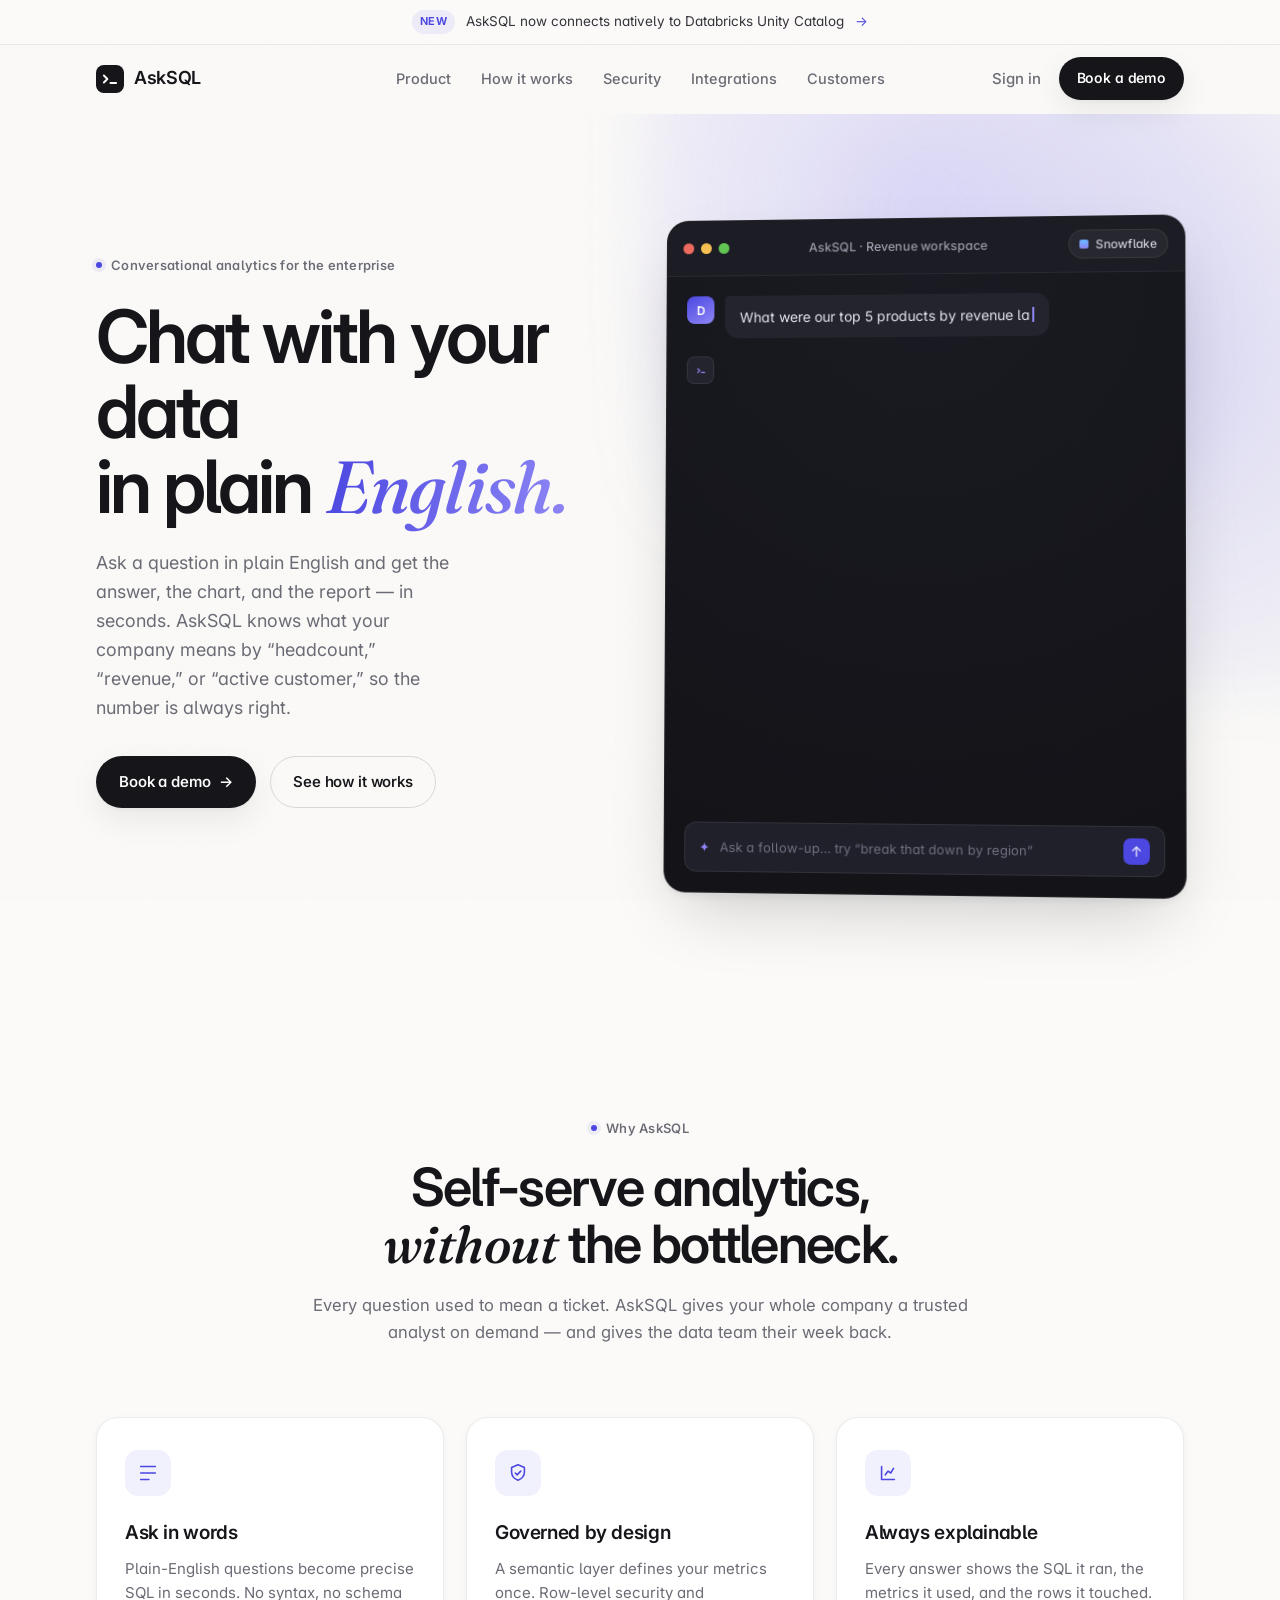
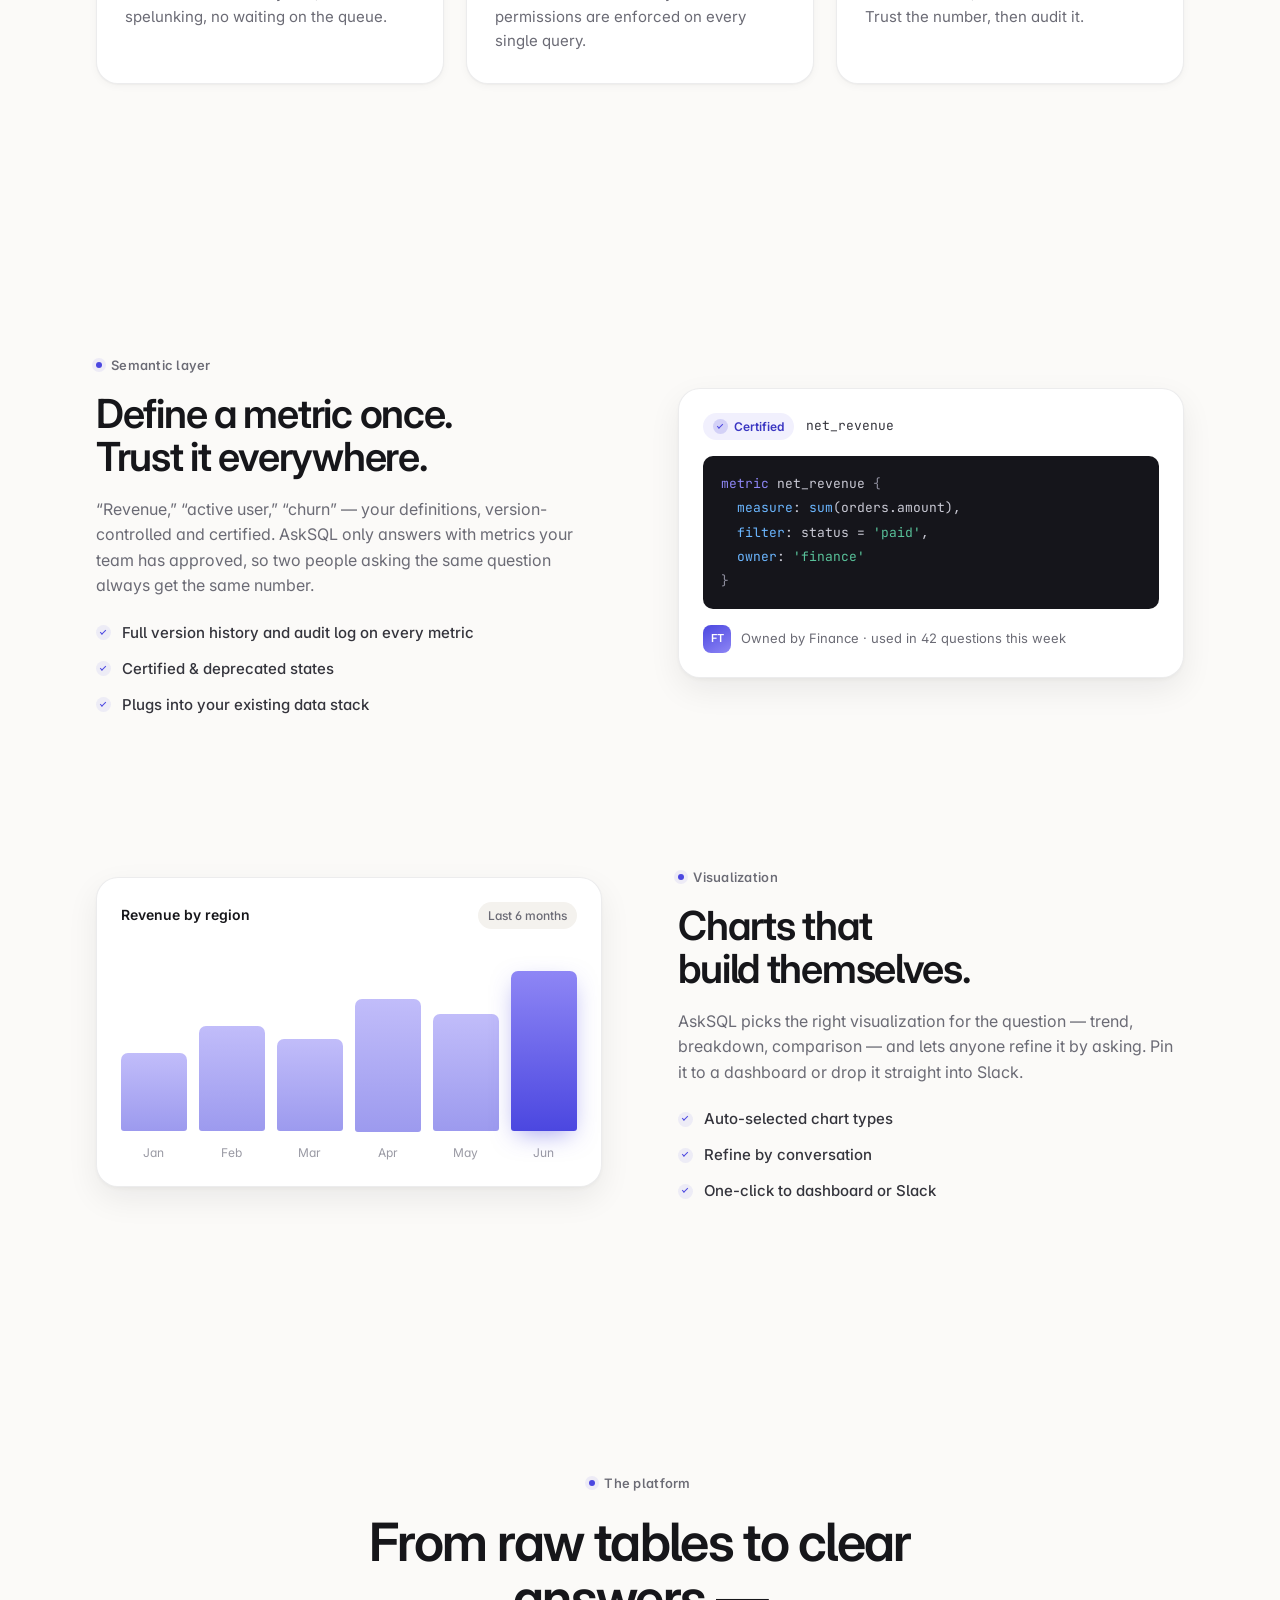
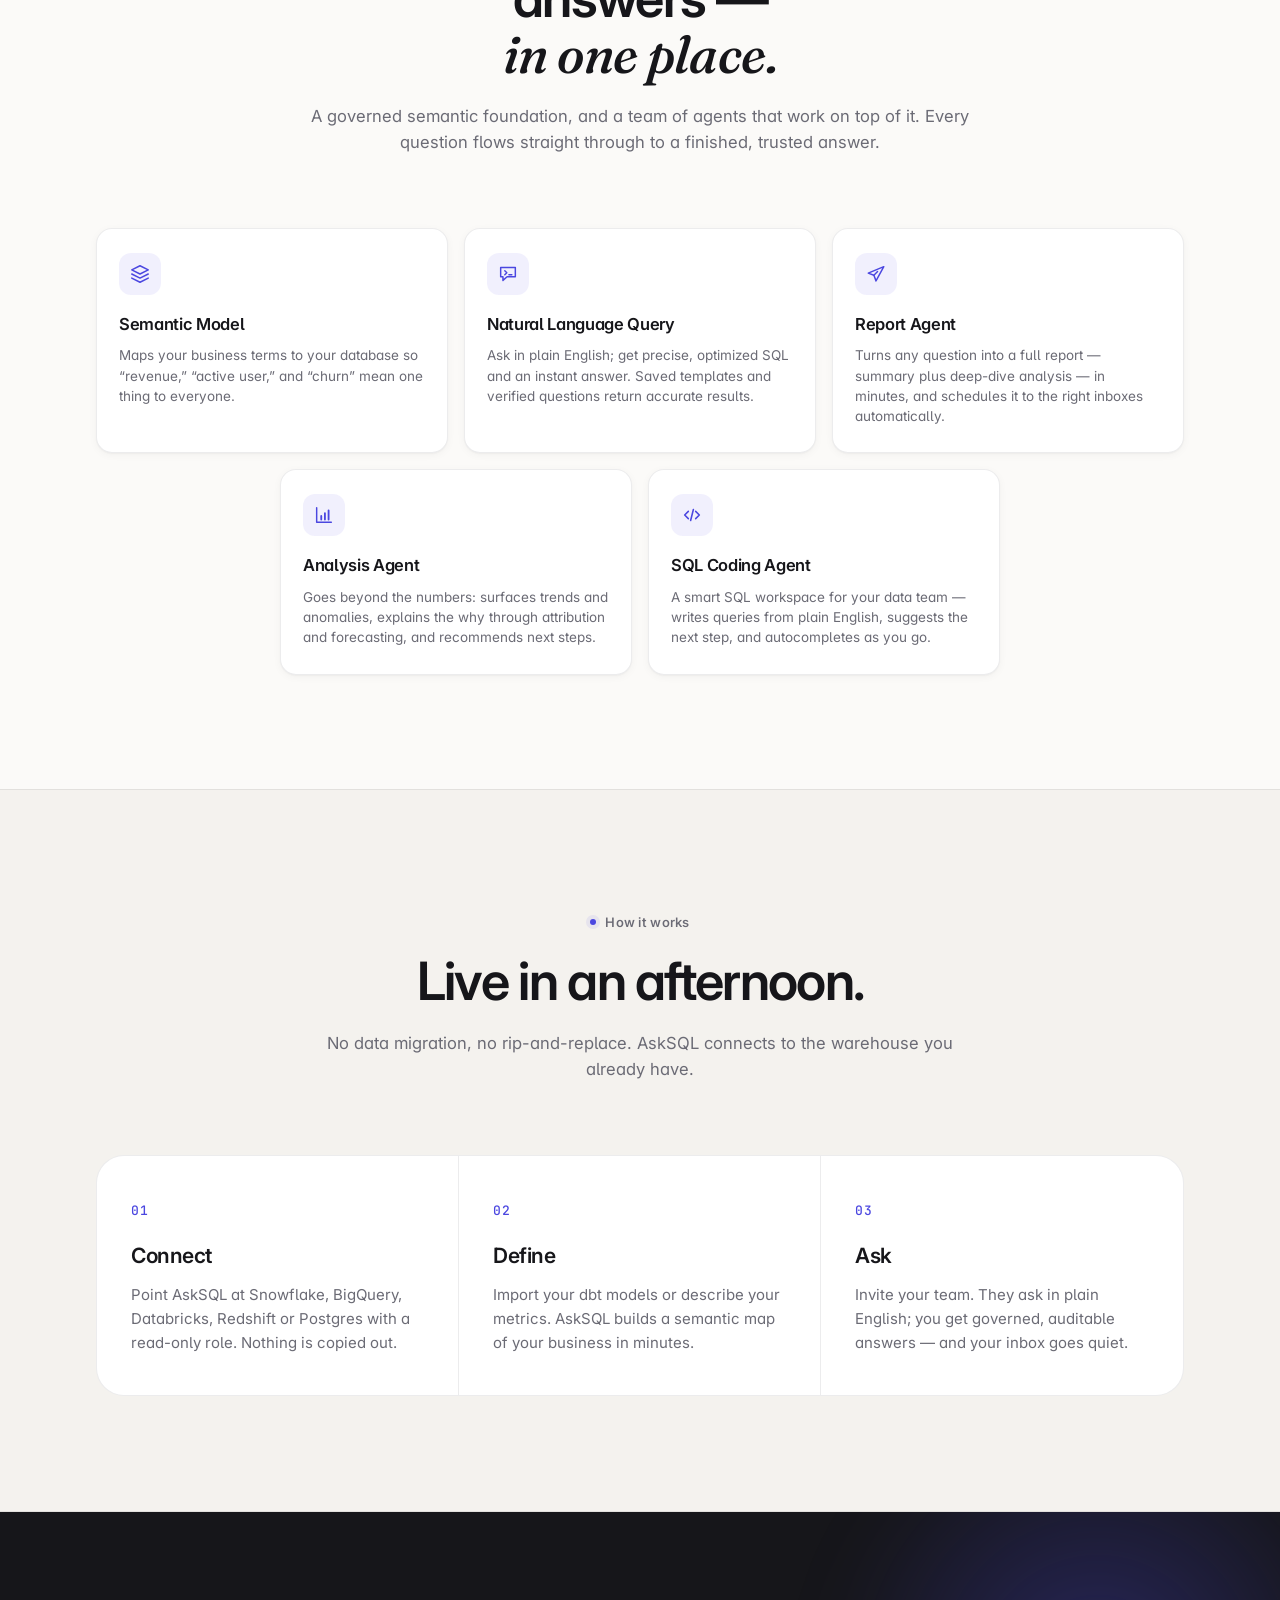
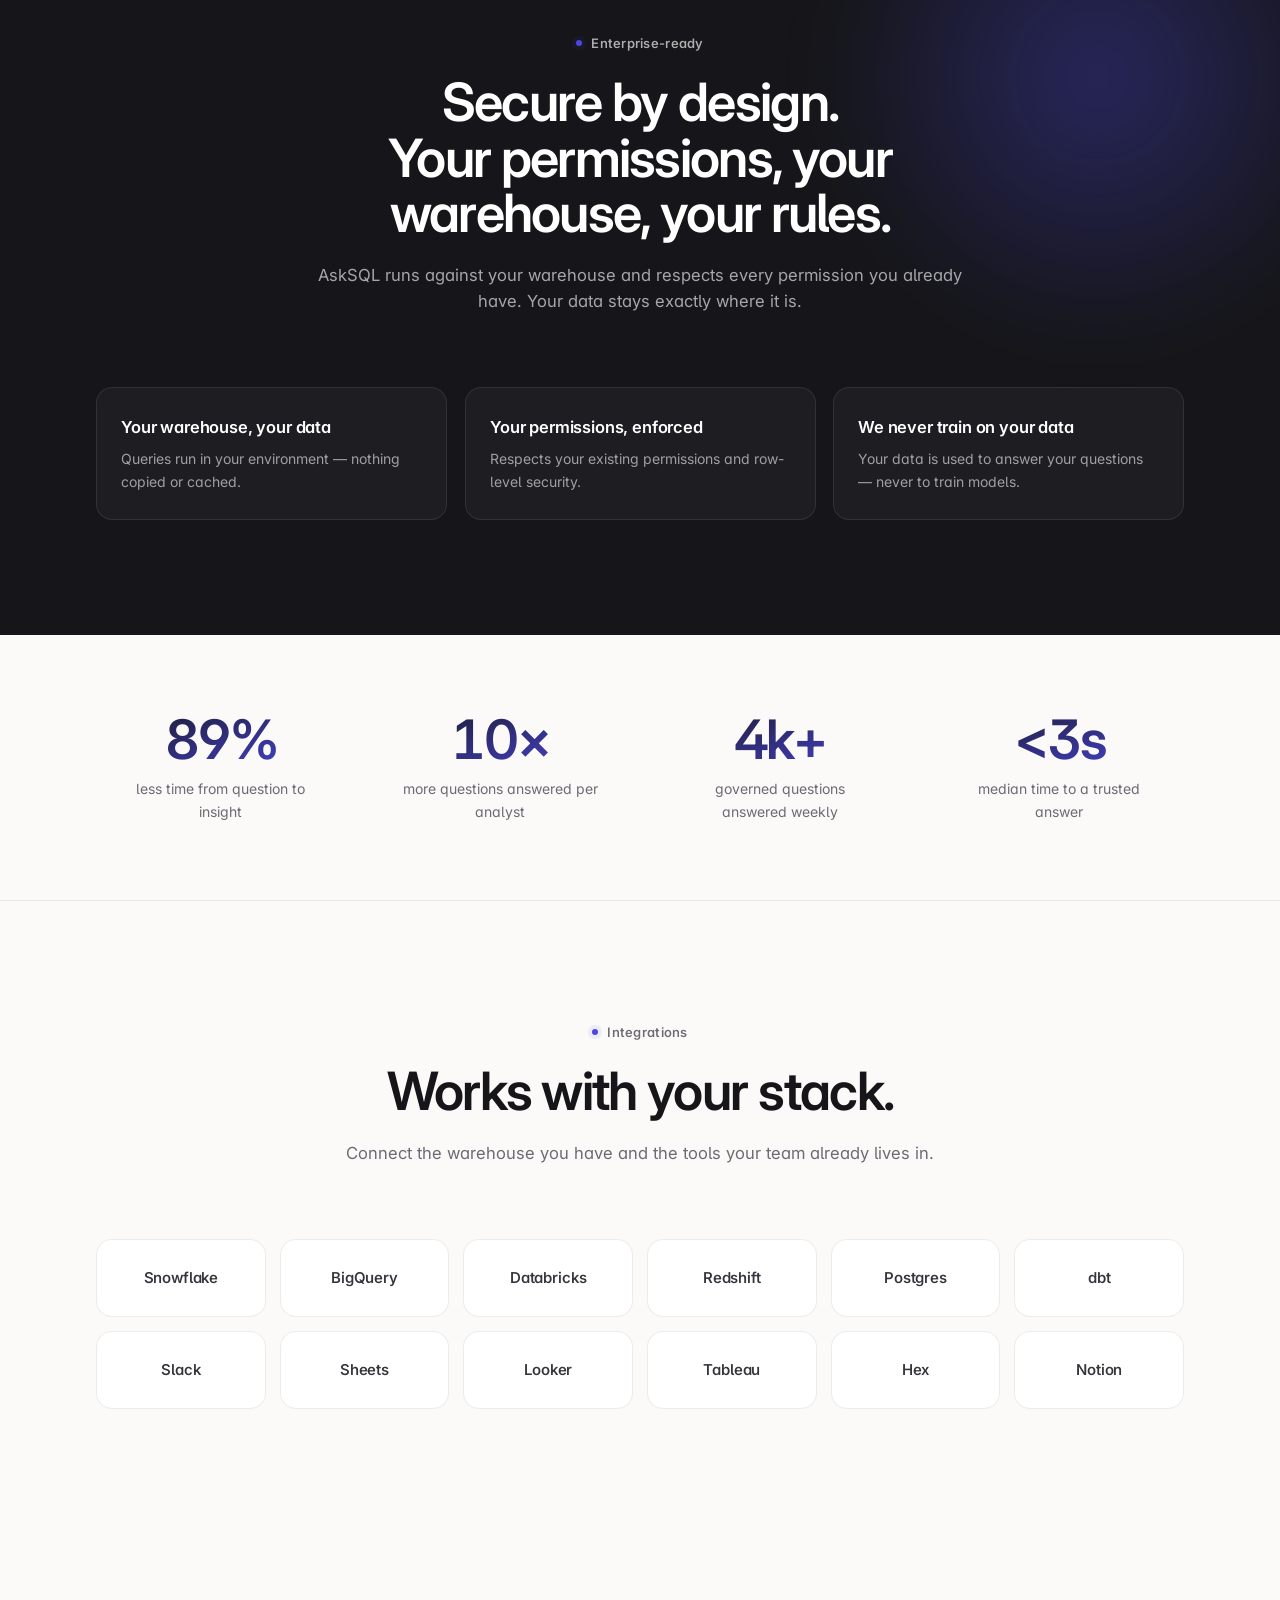
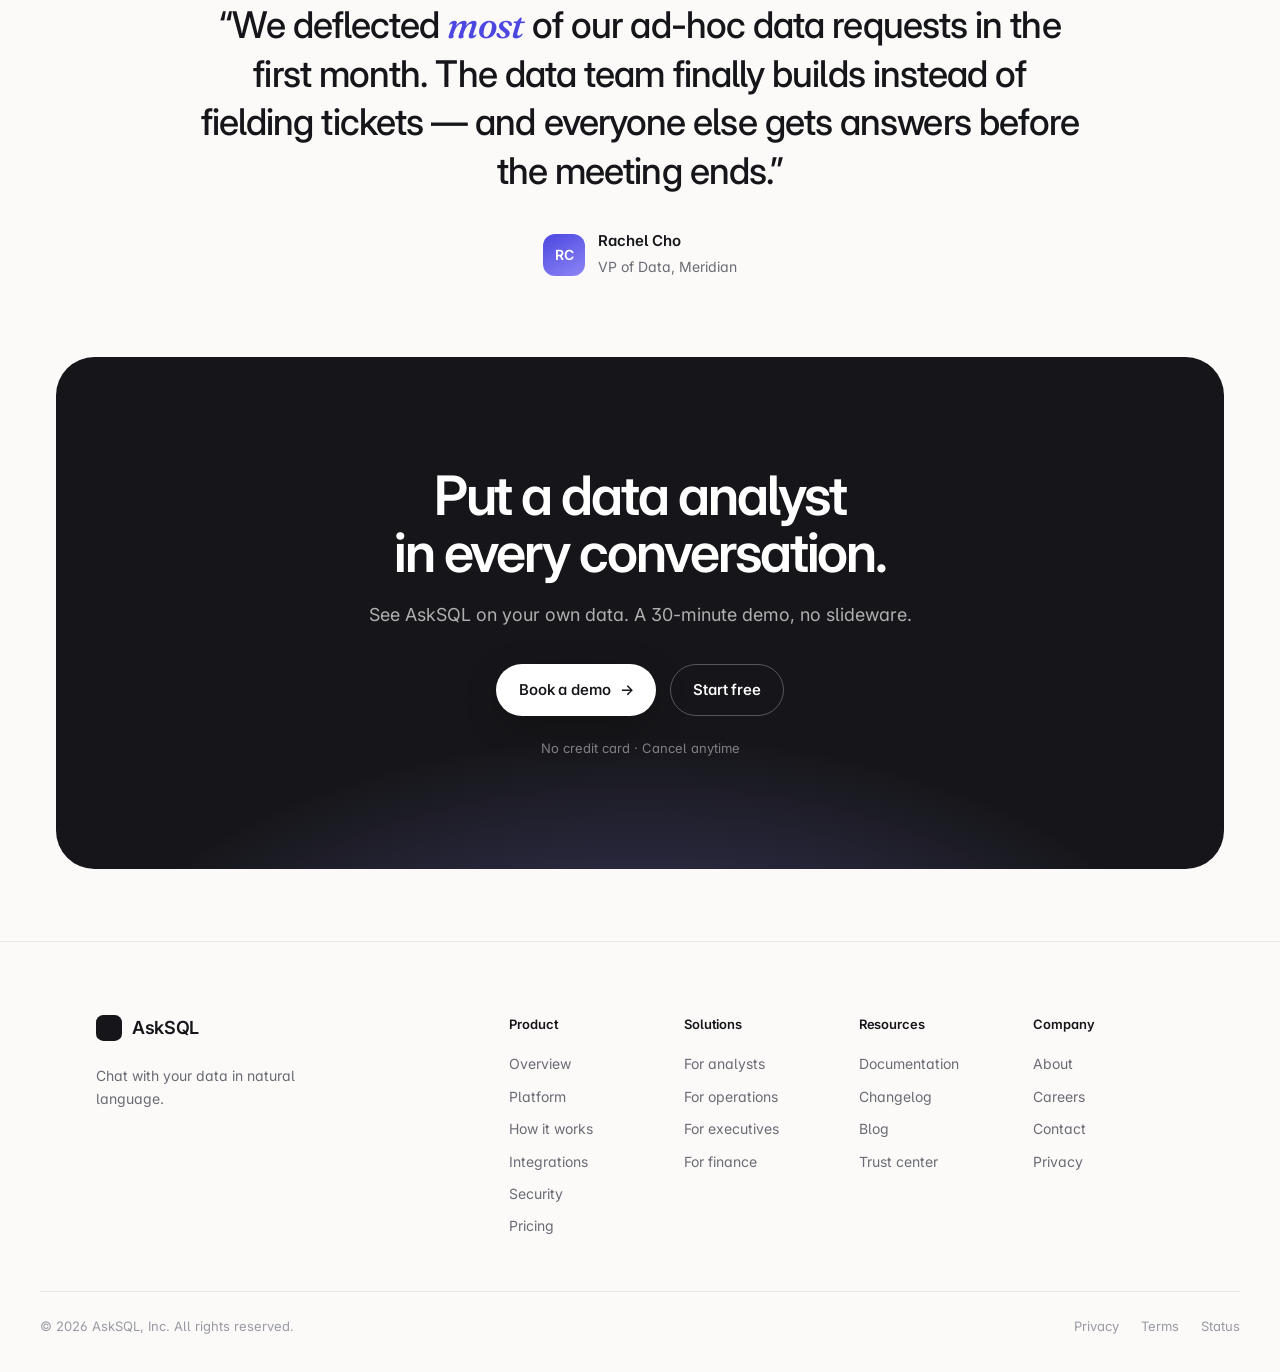
==== commit bd0f0bba: "content: trim AI/percent claims; rework security section Drop 'AI' from platform subhead, remove the" ====
--- a/index.html
+++ b/index.html
@@ -288,7 +288,7 @@
           <p class="eyebrow"><span class="eyebrow__dot"></span> The platform</p>
           <h2 class="section__title">From raw tables to clear answers —<br /><em>in one place.</em></h2>
           <p class="section__lede">
-            A governed semantic foundation, and a team of AI agents that work on top
+            A governed semantic foundation, and a team of agents that work on top
             of it. Every question flows straight through to a finished, trusted answer.
           </p>
         </header>
@@ -299,14 +299,14 @@
               <svg viewBox="0 0 24 24" width="22" height="22"><path d="M12 3l9 4.5-9 4.5-9-4.5L12 3z" stroke="currentColor" stroke-width="1.6" fill="none" stroke-linejoin="round"/><path d="M3 12l9 4.5 9-4.5" stroke="currentColor" stroke-width="1.6" fill="none" stroke-linecap="round" stroke-linejoin="round"/><path d="M3 16.5l9 4.5 9-4.5" stroke="currentColor" stroke-width="1.6" fill="none" stroke-linecap="round" stroke-linejoin="round"/></svg>
             </span>
             <h3>Semantic Model</h3>
-            <p>Maps your business terms to your database so “revenue,” “active user,” and “churn” mean one thing to everyone. It resolves conflicts in raw data and makes everything AI-ready, so every answer comes back right.</p>
+            <p>Maps your business terms to your database so “revenue,” “active user,” and “churn” mean one thing to everyone.</p>
           </li>
           <li class="module">
             <span class="module__icon">
               <svg viewBox="0 0 24 24" width="22" height="22"><path d="M4 5h16v10h-9l-4.5 4V15H4V5z" stroke="currentColor" stroke-width="1.6" fill="none" stroke-linejoin="round"/><path d="M8.5 8.5l2.2 2.2-2.2 2.2M13 12.7h3.2" stroke="currentColor" stroke-width="1.6" fill="none" stroke-linecap="round" stroke-linejoin="round"/></svg>
             </span>
             <h3>Natural Language Query</h3>
-            <p>Ask in plain English; get precise, optimized SQL and an instant answer. Saved templates and verified questions return 100% accurate results.</p>
+            <p>Ask in plain English; get precise, optimized SQL and an instant answer. Saved templates and verified questions return accurate results.</p>
           </li>
           <li class="module">
             <span class="module__icon">
@@ -368,7 +368,7 @@
       <div class="container">
         <header class="section__head section__head--invert" data-reveal>
           <p class="eyebrow eyebrow--invert"><span class="eyebrow__dot"></span> Enterprise-ready</p>
-          <h2 class="section__title">Security your CISO<br />will actually like.</h2>
+          <h2 class="section__title">Secure by design.<br />Your permissions, your warehouse, your rules.</h2>
           <p class="section__lede section__lede--invert">
             AskSQL runs against your warehouse and respects every permission you
             already have. Your data stays exactly where it is.
@@ -378,27 +378,15 @@
         <div class="sec-grid">
           <div class="sec-card" data-reveal>
             <h3>Your warehouse, your data</h3>
-            <p>Queries execute in your environment. We never copy, cache, or train on your data.</p>
+            <p>Queries run in your environment — nothing copied or cached.</p>
           </div>
           <div class="sec-card" data-reveal>
-            <h3>SSO &amp; SCIM</h3>
-            <p>SAML single sign-on, SCIM provisioning, and role mapping from your IdP.</p>
+            <h3>Your permissions, enforced</h3>
+            <p>Respects your existing permissions and row-level security.</p>
           </div>
           <div class="sec-card" data-reveal>
-            <h3>Row-level security</h3>
-            <p>Existing RLS and column masks are honored on every query, for every user.</p>
-          </div>
-          <div class="sec-card" data-reveal>
-            <h3>Full audit trail</h3>
-            <p>Every question, prompt, and generated query is logged and exportable.</p>
-          </div>
-          <div class="sec-card" data-reveal>
-            <h3>GDPR compliant</h3>
-            <p>GDPR compliant, with a signed DPA available on request.</p>
-          </div>
-          <div class="sec-card" data-reveal>
-            <h3>PII protection</h3>
-            <p>Automatic detection and masking of sensitive fields before they’re ever shown.</p>
+            <h3>We never train on your data</h3>
+            <p>Your data is used to answer your questions — never to train models.</p>
           </div>
         </div>
       </div>
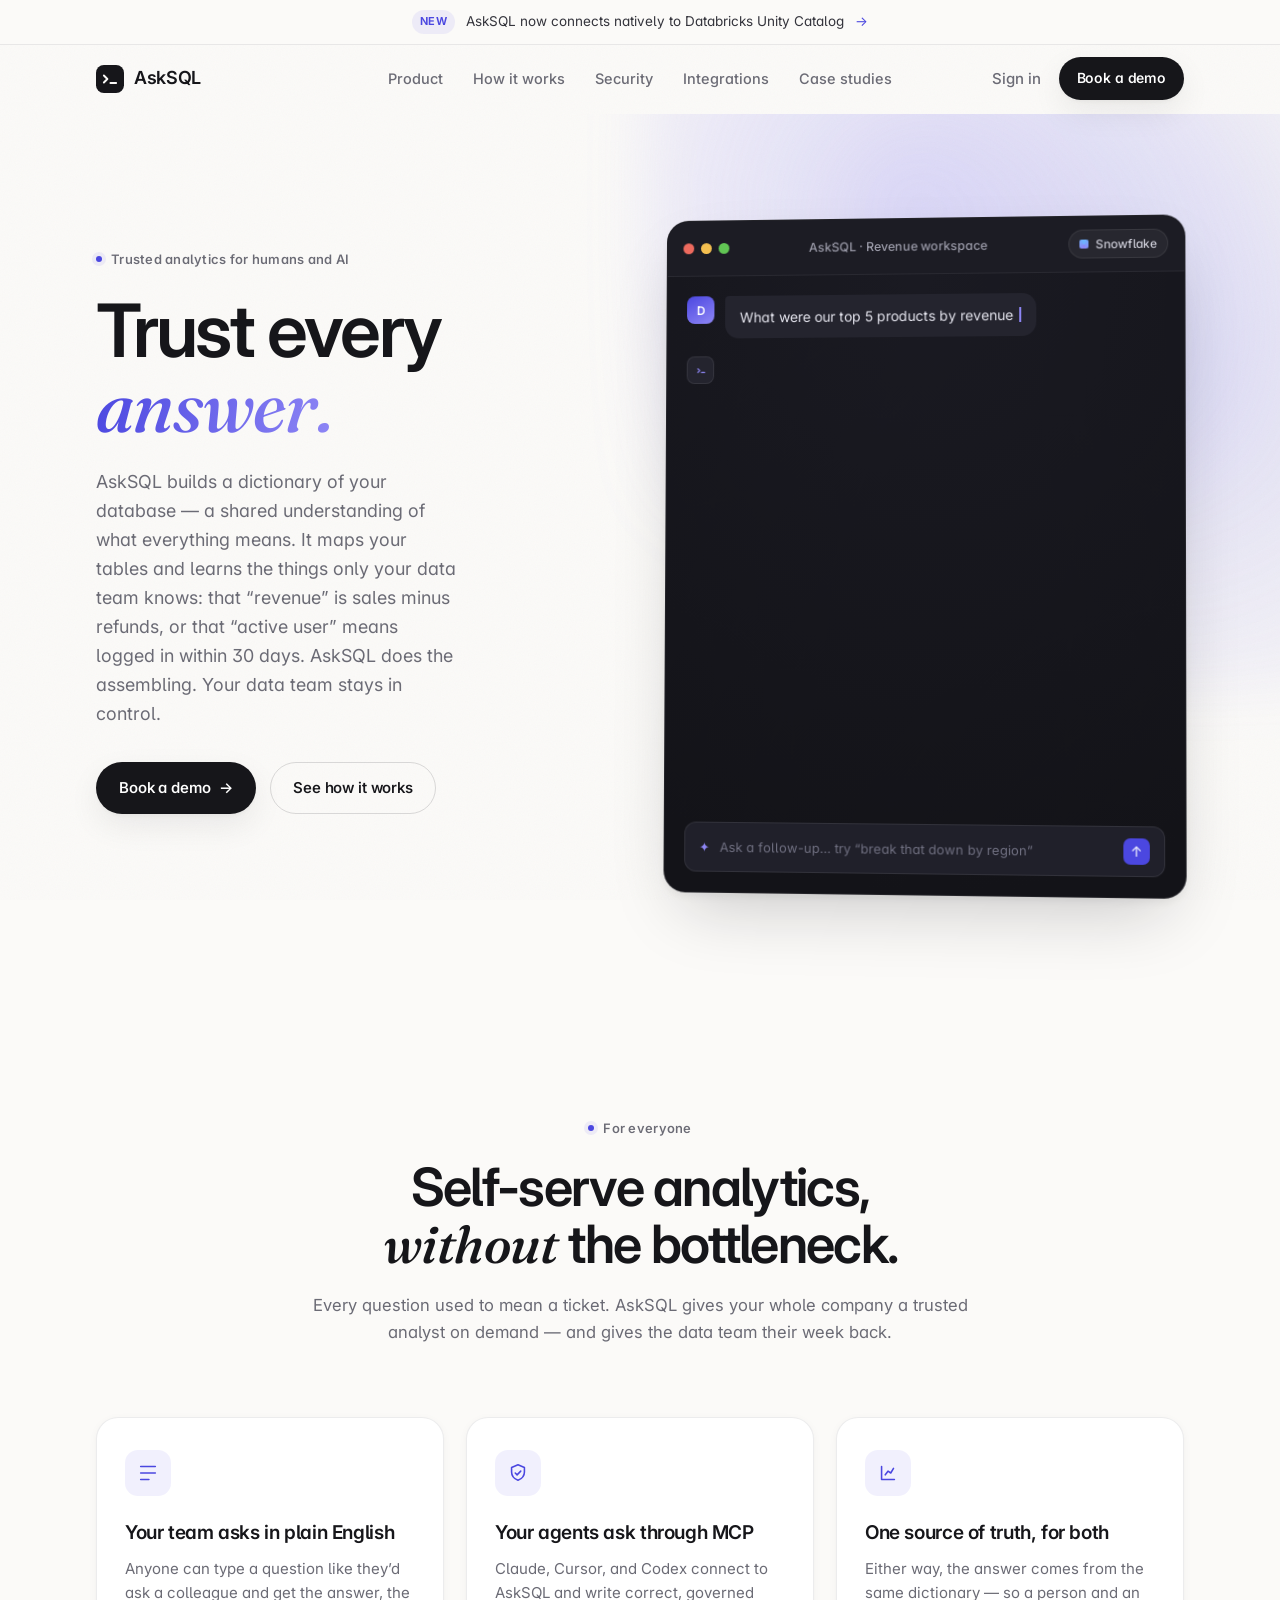
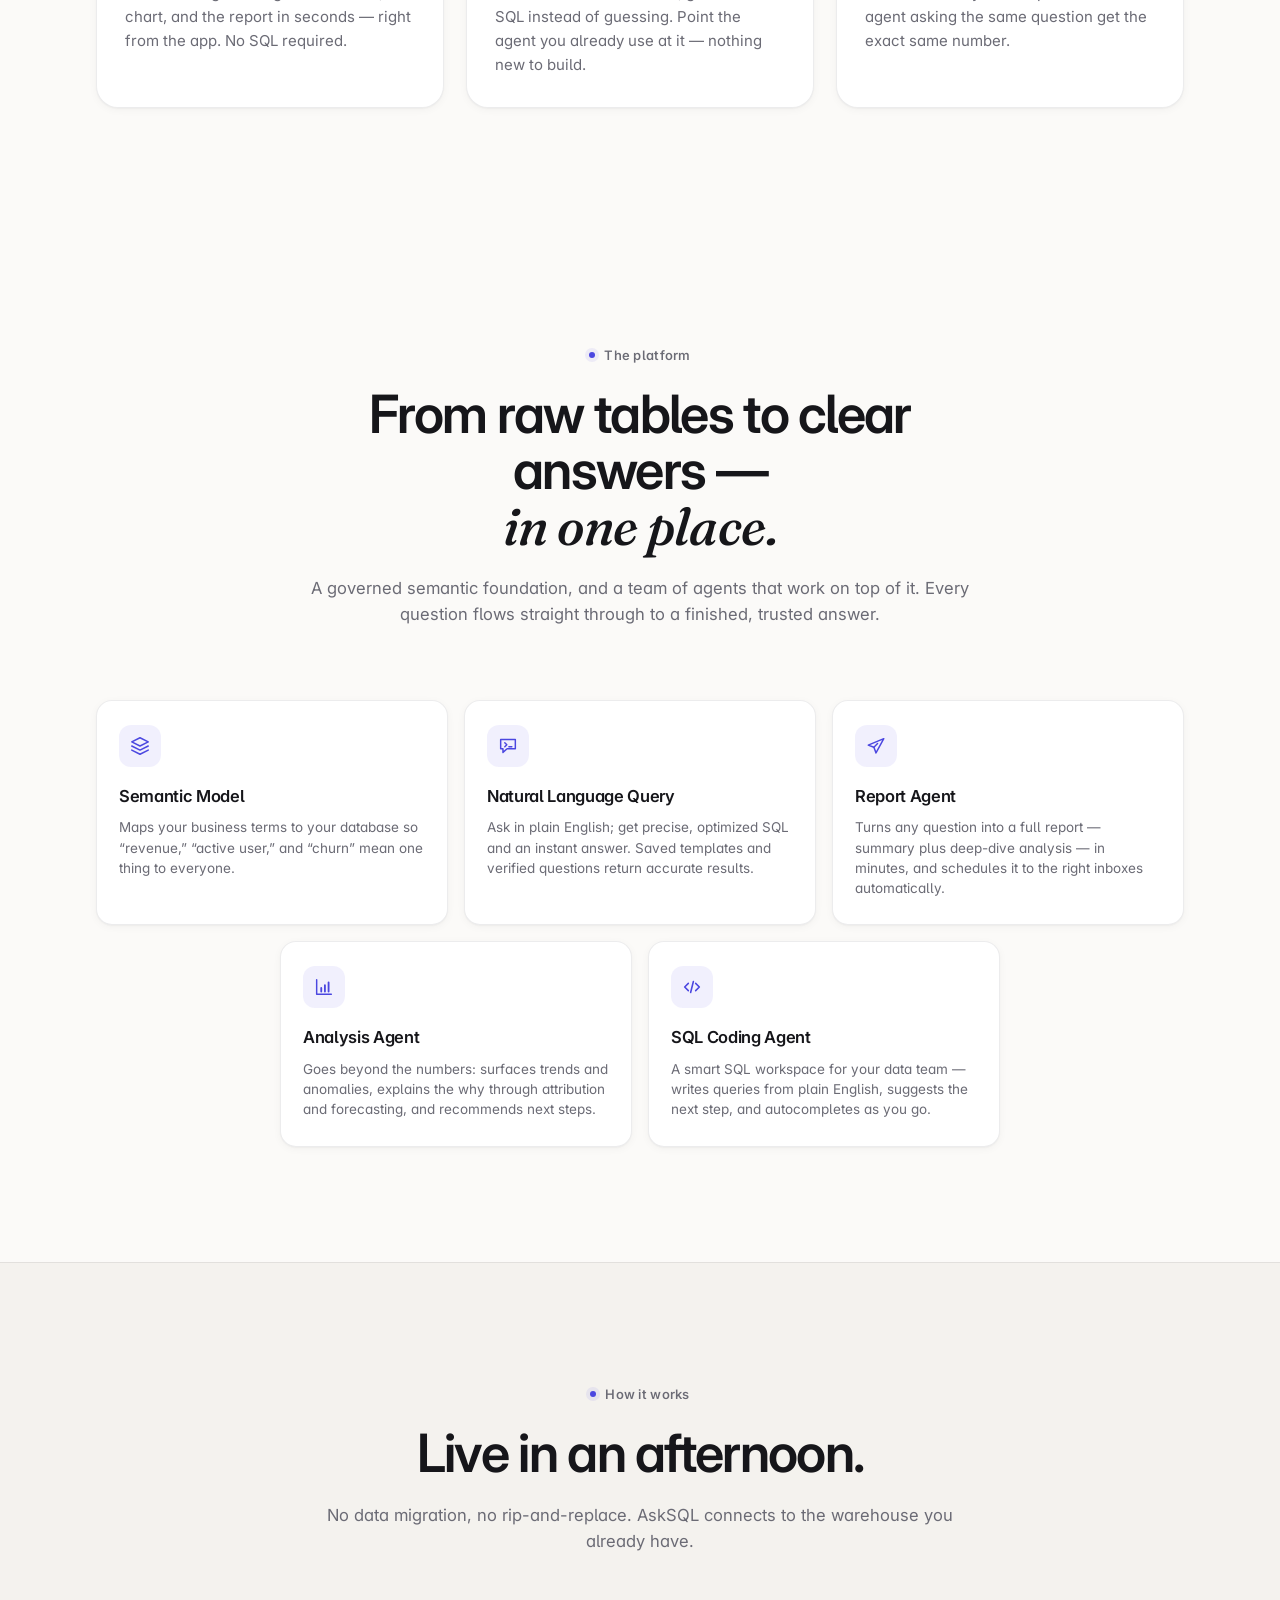
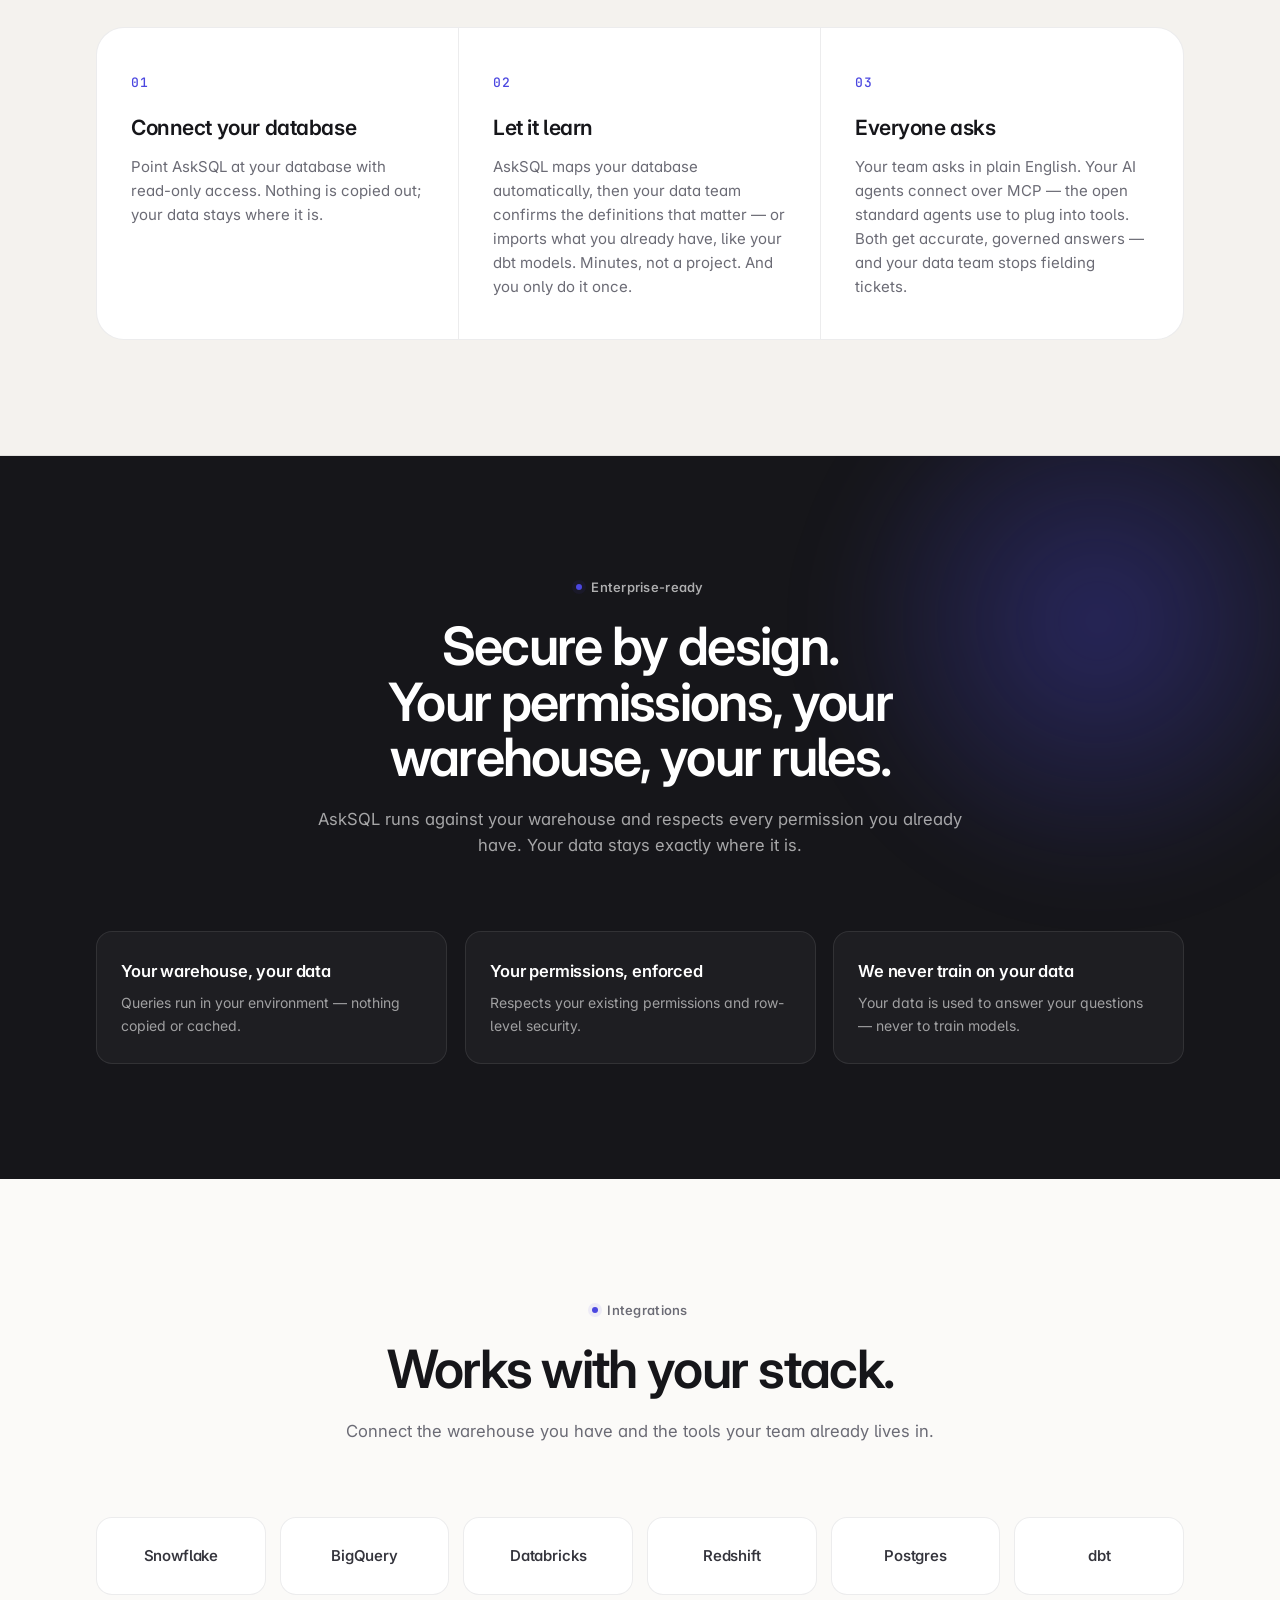
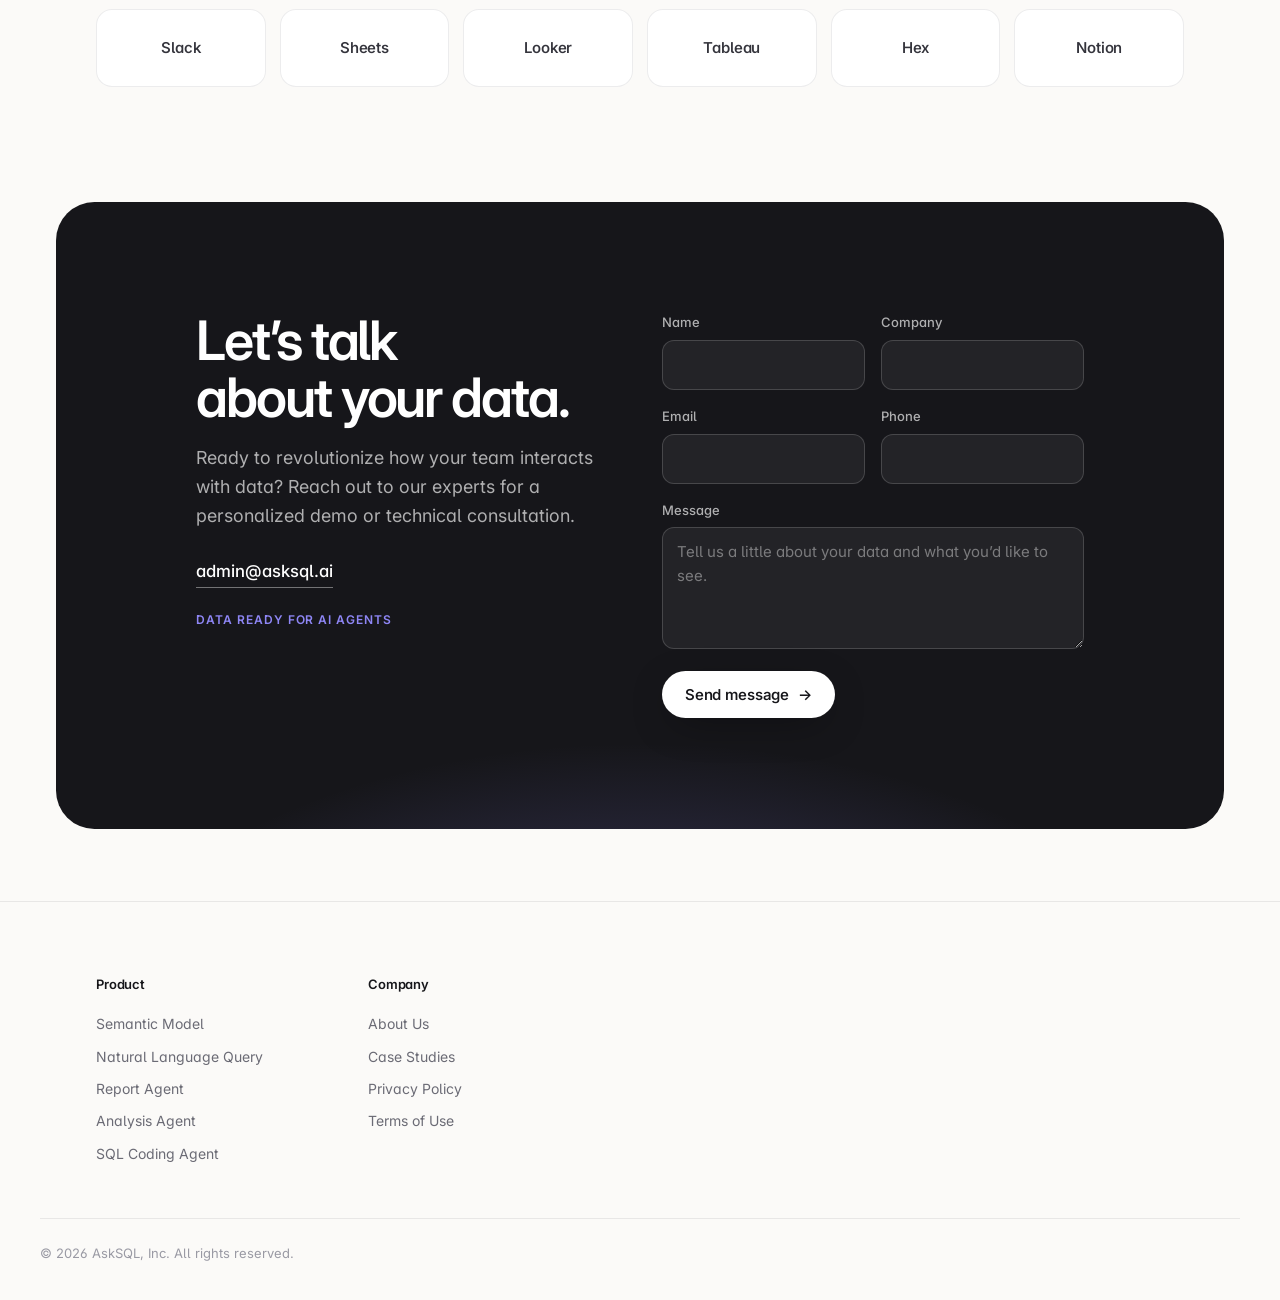
==== commit 39f97f10: "Rework page: new hero/sections, contact form, simplified footer Hero now leads with 'Trust every ans" ====
--- a/index.html
+++ b/index.html
@@ -47,7 +47,7 @@
         <a href="#workflow">How it works</a>
         <a href="#security">Security</a>
         <a href="#integrations">Integrations</a>
-        <a href="#customers">Customers</a>
+        <a href="#">Case studies</a>
       </nav>
 
       <div class="nav__actions">
@@ -69,16 +69,17 @@
         <div class="hero__copy">
           <p class="eyebrow" data-reveal>
             <span class="eyebrow__dot"></span>
-            Conversational analytics for the enterprise
+            Trusted analytics for humans and AI
           </p>
           <h1 class="hero__title" data-reveal>
-            Chat with your data
-            <br />in plain <em>English.</em>
+            Trust every <em>answer.</em>
           </h1>
           <p class="hero__sub" data-reveal>
-            Ask a question in plain English and get the answer, the chart, and the
-            report — in seconds. AskSQL knows what your company means by “headcount,”
-            “revenue,” or “active customer,” so the number is always right.
+            AskSQL builds a dictionary of your database — a shared understanding of
+            what everything means. It maps your tables and learns the things only
+            your data team knows: that “revenue” is sales minus refunds, or that
+            “active user” means logged in within 30 days. AskSQL does the assembling.
+            Your data team stays in control.
           </p>
           <div class="hero__cta" data-reveal>
             <a class="btn btn--primary" href="#cta">
@@ -172,7 +173,7 @@
     <section class="section" id="features">
       <div class="container">
         <header class="section__head" data-reveal>
-          <p class="eyebrow"><span class="eyebrow__dot"></span> Why AskSQL</p>
+          <p class="eyebrow"><span class="eyebrow__dot"></span> For everyone</p>
           <h2 class="section__title">Self-serve analytics,<br /><em>without</em> the bottleneck.</h2>
           <p class="section__lede">
             Every question used to mean a ticket. AskSQL gives your whole company a
@@ -185,98 +186,23 @@
             <span class="pillar__icon">
               <svg viewBox="0 0 24 24" width="22" height="22"><path d="M4 5h16M4 12h16M4 19h9" stroke="currentColor" stroke-width="1.7" stroke-linecap="round"/></svg>
             </span>
-            <h3>Ask in words</h3>
-            <p>Plain-English questions become precise SQL in seconds. No syntax, no schema spelunking, no waiting on the queue.</p>
+            <h3>Your team asks in plain English</h3>
+            <p>Anyone can type a question like they’d ask a colleague and get the answer, the chart, and the report in seconds — right from the app. No SQL required.</p>
           </article>
           <article class="pillar" data-reveal>
             <span class="pillar__icon">
               <svg viewBox="0 0 24 24" width="22" height="22"><path d="M12 3l7 3v5c0 4.5-3 7.5-7 9-4-1.5-7-4.5-7-9V6l7-3z" stroke="currentColor" stroke-width="1.7" fill="none" stroke-linejoin="round"/><path d="M9 12l2 2 4-4" stroke="currentColor" stroke-width="1.7" fill="none" stroke-linecap="round" stroke-linejoin="round"/></svg>
             </span>
-            <h3>Governed by design</h3>
-            <p>A semantic layer defines your metrics once. Row-level security and permissions are enforced on every single query.</p>
+            <h3>Your agents ask through MCP</h3>
+            <p>Claude, Cursor, and Codex connect to AskSQL and write correct, governed SQL instead of guessing. Point the agent you already use at it — nothing new to build.</p>
           </article>
           <article class="pillar" data-reveal>
             <span class="pillar__icon">
               <svg viewBox="0 0 24 24" width="22" height="22"><path d="M5 19V5M5 19h14" stroke="currentColor" stroke-width="1.7" stroke-linecap="round"/><path d="M9 14l3-4 3 2 3-5" stroke="currentColor" stroke-width="1.7" fill="none" stroke-linecap="round" stroke-linejoin="round"/></svg>
             </span>
-            <h3>Always explainable</h3>
-            <p>Every answer shows the SQL it ran, the metrics it used, and the rows it touched. Trust the number, then audit it.</p>
+            <h3>One source of truth, for both</h3>
+            <p>Either way, the answer comes from the same dictionary — so a person and an agent asking the same question get the exact same number.</p>
           </article>
-        </div>
-      </div>
-    </section>
-
-    <!-- ───────────────────────── Alternating features ───────────────────────── -->
-    <section class="section section--tight">
-      <div class="container feature-row" data-reveal>
-        <div class="feature-row__copy">
-          <p class="eyebrow"><span class="eyebrow__dot"></span> Semantic layer</p>
-          <h2 class="feature-row__title">Define a metric once.<br />Trust it everywhere.</h2>
-          <p class="feature-row__body">
-            “Revenue,” “active user,” “churn” — your definitions, version-controlled
-            and certified. AskSQL only answers with metrics your team has approved,
-            so two people asking the same question always get the same number.
-          </p>
-          <ul class="check-list">
-            <li><span class="dot-check"></span> Full version history and audit log on every metric</li>
-            <li><span class="dot-check"></span> Certified &amp; deprecated states</li>
-            <li><span class="dot-check"></span> Plugs into your existing data stack</li>
-          </ul>
-        </div>
-        <div class="feature-row__art">
-          <div class="card metric-card">
-            <div class="metric-card__head">
-              <span class="badge badge--ok"><span class="dot-check"></span> Certified</span>
-              <span class="metric-card__name">net_revenue</span>
-            </div>
-            <div class="metric-card__code">
-              <span class="kw">metric</span> net_revenue <span class="op">{</span><br />
-              &nbsp;&nbsp;<span class="prop">measure</span>: <span class="fn">sum</span>(orders.amount),<br />
-              &nbsp;&nbsp;<span class="prop">filter</span>: status = <span class="str">'paid'</span>,<br />
-              &nbsp;&nbsp;<span class="prop">owner</span>: <span class="str">'finance'</span><br />
-              <span class="op">}</span>
-            </div>
-            <div class="metric-card__foot">
-              <span class="avatar-mini">FT</span>
-              <span>Owned by Finance · used in 42 questions this week</span>
-            </div>
-          </div>
-        </div>
-      </div>
-
-      <div class="container feature-row feature-row--reverse" data-reveal>
-        <div class="feature-row__copy">
-          <p class="eyebrow"><span class="eyebrow__dot"></span> Visualization</p>
-          <h2 class="feature-row__title">Charts that<br />build themselves.</h2>
-          <p class="feature-row__body">
-            AskSQL picks the right visualization for the question — trend, breakdown,
-            comparison — and lets anyone refine it by asking. Pin it to a dashboard
-            or drop it straight into Slack.
-          </p>
-          <ul class="check-list">
-            <li><span class="dot-check"></span> Auto-selected chart types</li>
-            <li><span class="dot-check"></span> Refine by conversation</li>
-            <li><span class="dot-check"></span> One-click to dashboard or Slack</li>
-          </ul>
-        </div>
-        <div class="feature-row__art">
-          <div class="card chart-card">
-            <div class="chart-card__head">
-              <span>Revenue by region</span>
-              <span class="chart-card__pill">Last 6 months</span>
-            </div>
-            <div class="chart">
-              <span class="bar" style="--h:46%"></span>
-              <span class="bar" style="--h:62%"></span>
-              <span class="bar" style="--h:54%"></span>
-              <span class="bar" style="--h:78%"></span>
-              <span class="bar" style="--h:69%"></span>
-              <span class="bar bar--peak" style="--h:94%"></span>
-            </div>
-            <div class="chart__axis">
-              <span>Jan</span><span>Feb</span><span>Mar</span><span>Apr</span><span>May</span><span>Jun</span>
-            </div>
-          </div>
         </div>
       </div>
     </section>
@@ -345,18 +271,18 @@
         <ol class="steps">
           <li class="step" data-reveal>
             <span class="step__num">01</span>
-            <h3>Connect</h3>
-            <p>Point AskSQL at Snowflake, BigQuery, Databricks, Redshift or Postgres with a read-only role. Nothing is copied out.</p>
+            <h3>Connect your database</h3>
+            <p>Point AskSQL at your database with read-only access. Nothing is copied out; your data stays where it is.</p>
           </li>
           <li class="step" data-reveal>
             <span class="step__num">02</span>
-            <h3>Define</h3>
-            <p>Import your dbt models or describe your metrics. AskSQL builds a semantic map of your business in minutes.</p>
+            <h3>Let it learn</h3>
+            <p>AskSQL maps your database automatically, then your data team confirms the definitions that matter — or imports what you already have, like your dbt models. Minutes, not a project. And you only do it once.</p>
           </li>
           <li class="step" data-reveal>
             <span class="step__num">03</span>
-            <h3>Ask</h3>
-            <p>Invite your team. They ask in plain English; you get governed, auditable answers — and your inbox goes quiet.</p>
+            <h3>Everyone asks</h3>
+            <p>Your team asks in plain English. Your AI agents connect over MCP — the open standard agents use to plug into tools. Both get accurate, governed answers — and your data team stops fielding tickets.</p>
           </li>
         </ol>
       </div>
@@ -388,28 +314,6 @@
             <h3>We never train on your data</h3>
             <p>Your data is used to answer your questions — never to train models.</p>
           </div>
-        </div>
-      </div>
-    </section>
-
-    <!-- ───────────────────────── Metrics band ───────────────────────── -->
-    <section class="stats" data-reveal>
-      <div class="container stats__grid">
-        <div class="stat">
-          <span class="stat__num"><span data-count="92">0</span>%</span>
-          <span class="stat__label">less time from question to insight</span>
-        </div>
-        <div class="stat">
-          <span class="stat__num"><span data-count="10">0</span>×</span>
-          <span class="stat__label">more questions answered per analyst</span>
-        </div>
-        <div class="stat">
-          <span class="stat__num"><span data-count="4">0</span>k+</span>
-          <span class="stat__label">governed questions answered weekly</span>
-        </div>
-        <div class="stat">
-          <span class="stat__num">&lt;<span data-count="3">0</span>s</span>
-          <span class="stat__label">median time to a trusted answer</span>
         </div>
       </div>
     </section>
@@ -439,37 +343,50 @@
       </div>
     </section>
 
-    <!-- ───────────────────────── Testimonial ───────────────────────── -->
-    <section class="section section--tight" id="customers">
-      <div class="container">
-        <figure class="quote" data-reveal>
-          <blockquote>
-            “We deflected <em>most</em> of our ad-hoc data requests in the first month.
-            The data team finally builds instead of fielding tickets — and everyone
-            else gets answers before the meeting ends.”
-          </blockquote>
-          <figcaption class="quote__by">
-            <span class="quote__avatar">RC</span>
-            <span class="quote__meta">
-              <strong>Rachel Cho</strong>
-              <span>VP of Data, Meridian</span>
-            </span>
-          </figcaption>
-        </figure>
-      </div>
-    </section>
-
-    <!-- ───────────────────────── CTA ───────────────────────── -->
+    <!-- ───────────────────────── Contact / book a demo ───────────────────────── -->
     <section class="cta-band" id="cta">
       <div class="cta-band__glow" aria-hidden="true"></div>
-      <div class="container cta-band__inner" data-reveal>
-        <h2 class="cta-band__title">Put a data analyst<br />in every conversation.</h2>
-        <p class="cta-band__sub">See AskSQL on your own data. A 30-minute demo, no slideware.</p>
-        <div class="cta-band__actions">
-          <a class="btn btn--light" href="#">Book a demo <span class="btn__arrow">→</span></a>
-          <a class="btn btn--ghost-light" href="#">Start free</a>
-        </div>
-        <p class="cta-band__fine">No credit card · Cancel anytime</p>
+      <div class="container contact" data-reveal>
+        <div class="contact__intro">
+          <h2 class="cta-band__title">Let’s talk<br />about your data.</h2>
+          <p class="cta-band__sub">
+            Ready to revolutionize how your team interacts with data? Reach out to
+            our experts for a personalized demo or technical consultation.
+          </p>
+          <a class="contact__email" href="mailto:admin@asksql.ai">admin@asksql.ai</a>
+          <p class="contact__tagline">Data Ready for AI Agents</p>
+        </div>
+
+        <form class="contact__form" id="demo-form" novalidate>
+          <div class="field-row">
+            <label class="field">
+              <span>Name</span>
+              <input type="text" name="name" autocomplete="name" required />
+            </label>
+            <label class="field">
+              <span>Company</span>
+              <input type="text" name="company" autocomplete="organization" />
+            </label>
+          </div>
+          <div class="field-row">
+            <label class="field">
+              <span>Email</span>
+              <input type="email" name="email" autocomplete="email" required />
+            </label>
+            <label class="field">
+              <span>Phone</span>
+              <input type="tel" name="phone" autocomplete="tel" />
+            </label>
+          </div>
+          <label class="field">
+            <span>Message</span>
+            <textarea name="message" rows="4" placeholder="Tell us a little about your data and what you’d like to see."></textarea>
+          </label>
+          <button type="submit" class="btn btn--light contact__submit">
+            Send message <span class="btn__arrow" aria-hidden="true">→</span>
+          </button>
+          <p class="contact__note" id="demo-form-note" role="status" hidden></p>
+        </form>
       </div>
     </section>
   </main>
@@ -477,59 +394,26 @@
   <!-- ───────────────────────── Footer ───────────────────────── -->
   <footer class="footer">
     <div class="container footer__inner">
-      <div class="footer__brand">
-        <a class="brand" href="#" aria-label="AskSQL home">
-          <span class="brand__mark" aria-hidden="true">
-            <svg viewBox="0 0 32 32" width="26" height="26">
-              <rect width="32" height="32" rx="9" fill="currentColor" />
-              <path d="M9 12l4 4-4 4M16.5 20.5h6.5" stroke="var(--ink)" stroke-width="2.2" fill="none" stroke-linecap="round" stroke-linejoin="round" />
-            </svg>
-          </span>
-          <span class="brand__word">AskSQL</span>
-        </a>
-        <p class="footer__tag">Chat with your data in natural language.</p>
-      </div>
-
       <nav class="footer__cols" aria-label="Footer">
         <div class="footer__col">
           <h4>Product</h4>
-          <a href="#features">Overview</a>
-          <a href="#platform">Platform</a>
-          <a href="#workflow">How it works</a>
-          <a href="#integrations">Integrations</a>
-          <a href="#security">Security</a>
-          <a href="#">Pricing</a>
-        </div>
-        <div class="footer__col">
-          <h4>Solutions</h4>
-          <a href="#">For analysts</a>
-          <a href="#">For operations</a>
-          <a href="#">For executives</a>
-          <a href="#">For finance</a>
-        </div>
-        <div class="footer__col">
-          <h4>Resources</h4>
-          <a href="#">Documentation</a>
-          <a href="#">Changelog</a>
-          <a href="#">Blog</a>
-          <a href="#">Trust center</a>
+          <a href="#platform">Semantic Model</a>
+          <a href="#platform">Natural Language Query</a>
+          <a href="#platform">Report Agent</a>
+          <a href="#platform">Analysis Agent</a>
+          <a href="#platform">SQL Coding Agent</a>
         </div>
         <div class="footer__col">
           <h4>Company</h4>
-          <a href="#">About</a>
-          <a href="#">Careers</a>
-          <a href="#">Contact</a>
-          <a href="#">Privacy</a>
+          <a href="#">About Us</a>
+          <a href="#">Case Studies</a>
+          <a href="#">Privacy Policy</a>
+          <a href="#">Terms of Use</a>
         </div>
       </nav>
     </div>
     <div class="container footer__bottom">
       <span>© 2026 AskSQL, Inc. All rights reserved.</span>
-      <span class="footer__bottom-links">
-        <a href="#">Privacy</a>
-        <a href="#">Terms</a>
-        <a href="#">Status</a>
-      </span>
     </div>
   </footer>
 
--- a/assets/styles.css
+++ b/assets/styles.css
@@ -691,12 +691,58 @@
 .cta-band__actions { display: flex; gap: 14px; justify-content: center; margin-top: 34px; flex-wrap: wrap; }
 .cta-band__fine { margin-top: 22px; font-size: 13px; color: rgba(255,255,255,.45); }
 
+/* ---------- Contact / book-a-demo form ---------- */
+.contact {
+  position: relative; z-index: 2;
+  display: grid; grid-template-columns: 1fr 1.05fr; gap: clamp(36px, 5vw, 72px);
+  align-items: start; text-align: left;
+  max-width: 1000px; margin: 0 auto;
+}
+.contact .cta-band__title { text-align: left; }
+.contact .cta-band__sub { margin-top: 18px; }
+.contact__email {
+  display: inline-block; margin-top: 28px;
+  font-size: 1.05rem; font-weight: 500; color: #fff;
+  border-bottom: 1px solid rgba(255,255,255,.4); padding-bottom: 2px;
+  transition: border-color .2s;
+}
+.contact__email:hover { border-color: #fff; }
+.contact__tagline {
+  margin-top: 22px;
+  font-size: 12px; font-weight: 600; letter-spacing: .08em; text-transform: uppercase;
+  color: var(--accent-soft);
+}
+.contact__form { display: grid; gap: 16px; }
+.field-row { display: grid; grid-template-columns: 1fr 1fr; gap: 16px; }
+.field { display: grid; gap: 7px; }
+.field > span { font-size: 13px; font-weight: 500; color: rgba(255,255,255,.66); }
+.field input, .field textarea {
+  width: 100%; font: inherit; font-size: 15px; color: #fff;
+  background: rgba(255,255,255,.06);
+  border: 1px solid rgba(255,255,255,.16); border-radius: 12px;
+  padding: 12px 14px;
+  transition: border-color .2s, background .2s;
+}
+.field input:focus, .field textarea:focus {
+  outline: none; border-color: var(--accent-soft);
+  background: rgba(255,255,255,.1);
+}
+.field input::placeholder, .field textarea::placeholder { color: rgba(255,255,255,.4); }
+.field textarea { resize: vertical; min-height: 104px; }
+.contact__submit { margin-top: 6px; justify-self: start; }
+.contact__note { font-size: 14px; color: var(--accent-soft); margin: 2px 0 0; }
+
+@media (max-width: 760px) {
+  .contact { grid-template-columns: 1fr; }
+  .field-row { grid-template-columns: 1fr; }
+}
+
 /* ============================================================
    Footer
    ============================================================ */
 .footer { position: relative; z-index: 2; padding-top: clamp(48px, 6vw, 72px); border-top: 1px solid var(--line); }
 .footer__inner {
-  display: grid; grid-template-columns: 1.3fr 2.4fr; gap: 48px;
+  display: grid; grid-template-columns: 1fr; gap: 48px;
   padding-bottom: 48px;
 }
 .footer__tag { margin-top: 16px; color: var(--muted); font-size: 14px; max-width: 26ch; }
@@ -706,7 +752,7 @@
   color: var(--muted);
   border: 1px solid var(--line-2); border-radius: 7px; padding: 5px 10px;
 }
-.footer__cols { display: grid; grid-template-columns: repeat(4, 1fr); gap: 24px; }
+.footer__cols { display: grid; grid-template-columns: repeat(2, minmax(0, 1fr)); gap: 24px; max-width: 520px; }
 .footer__col h4 { font-size: 13px; font-weight: 600; color: var(--ink); margin-bottom: 14px; letter-spacing: -0.01em; }
 .footer__col a { display: block; font-size: 14px; color: var(--muted); padding: 5px 0; transition: color .2s; }
 .footer__col a:hover { color: var(--ink); }
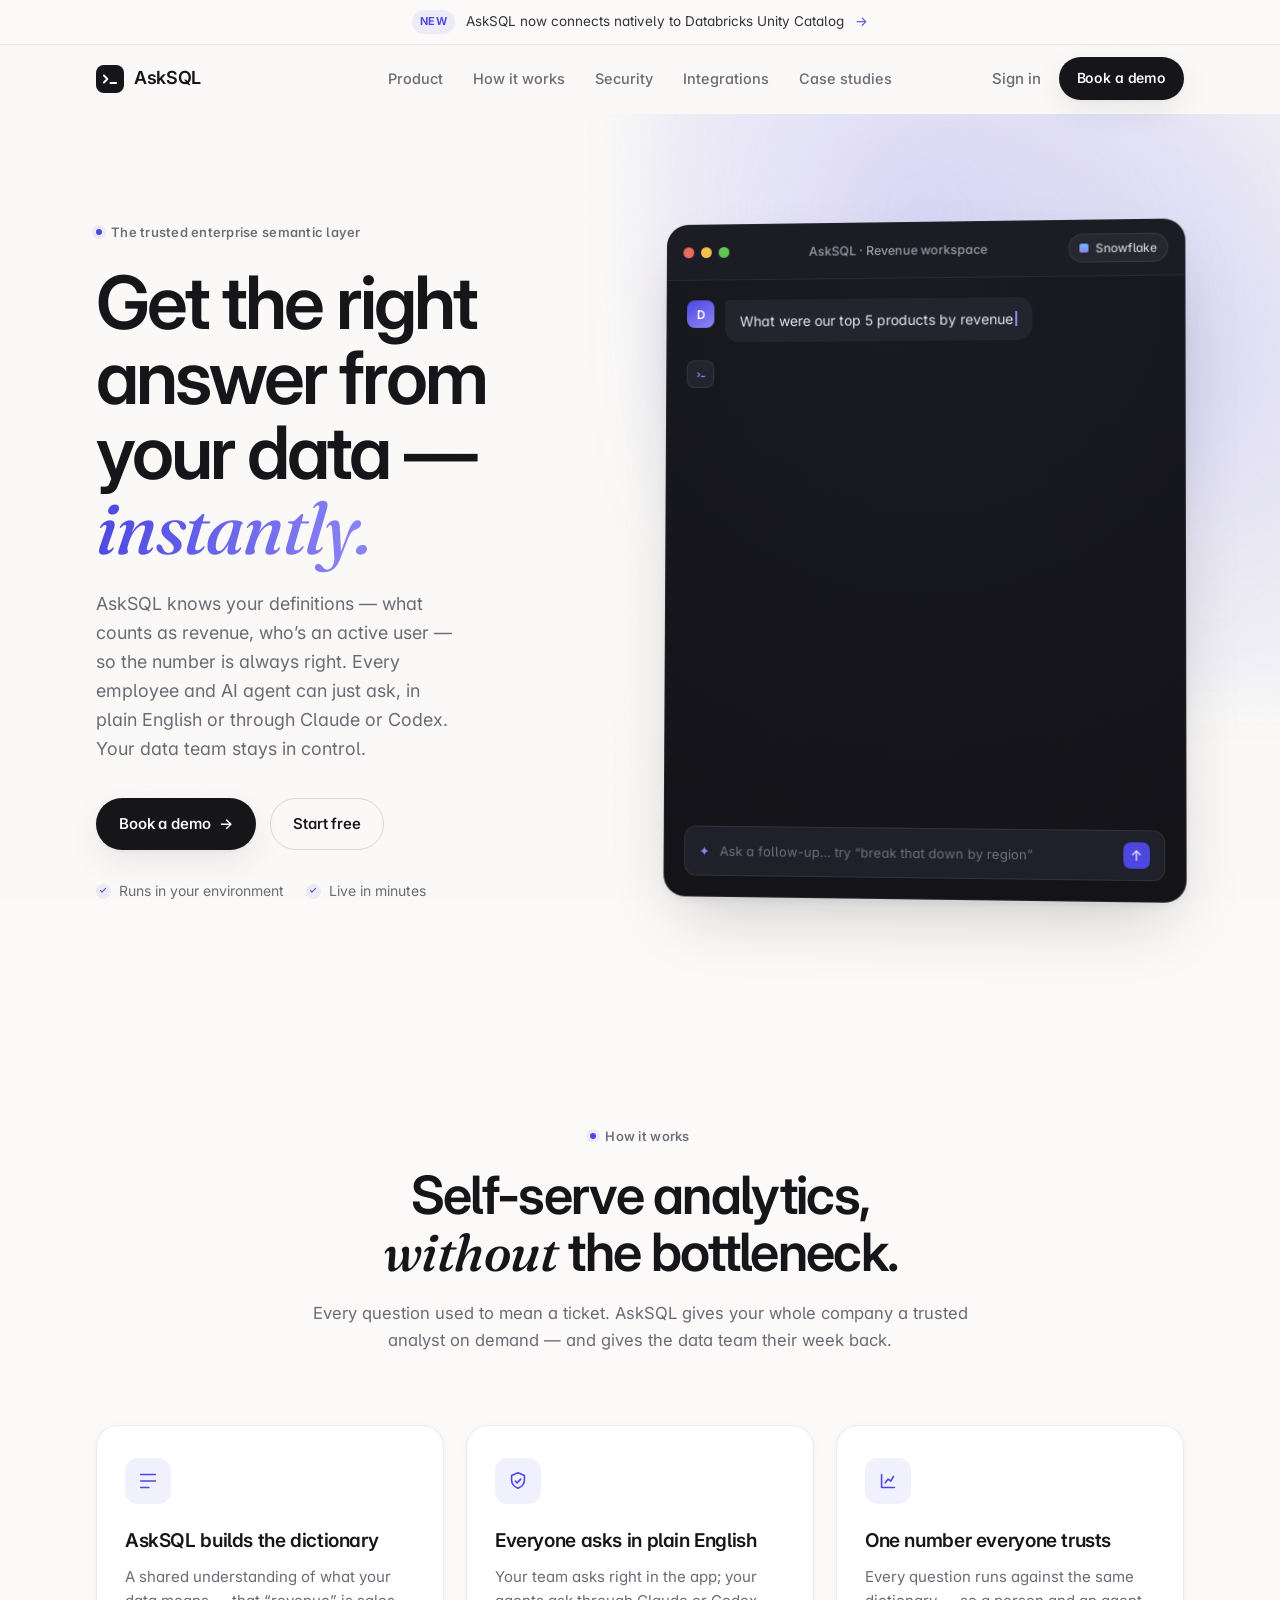
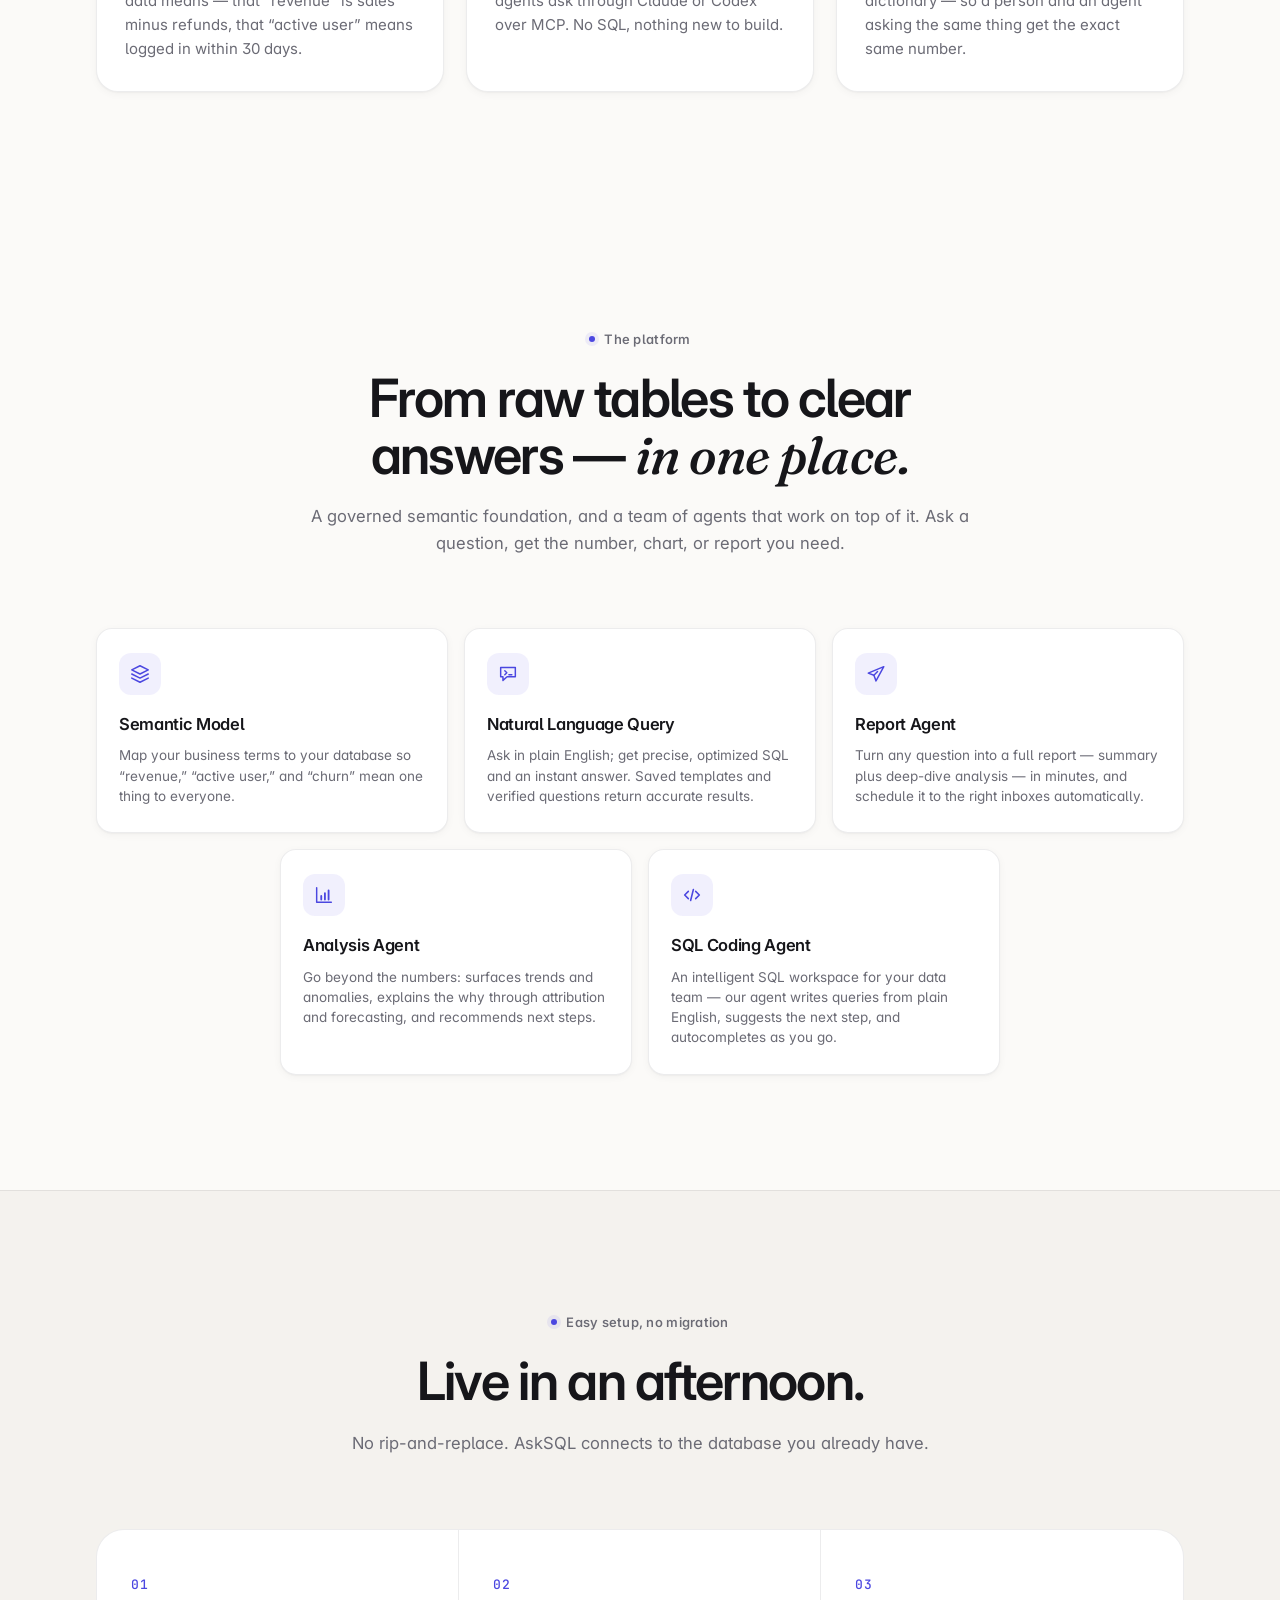
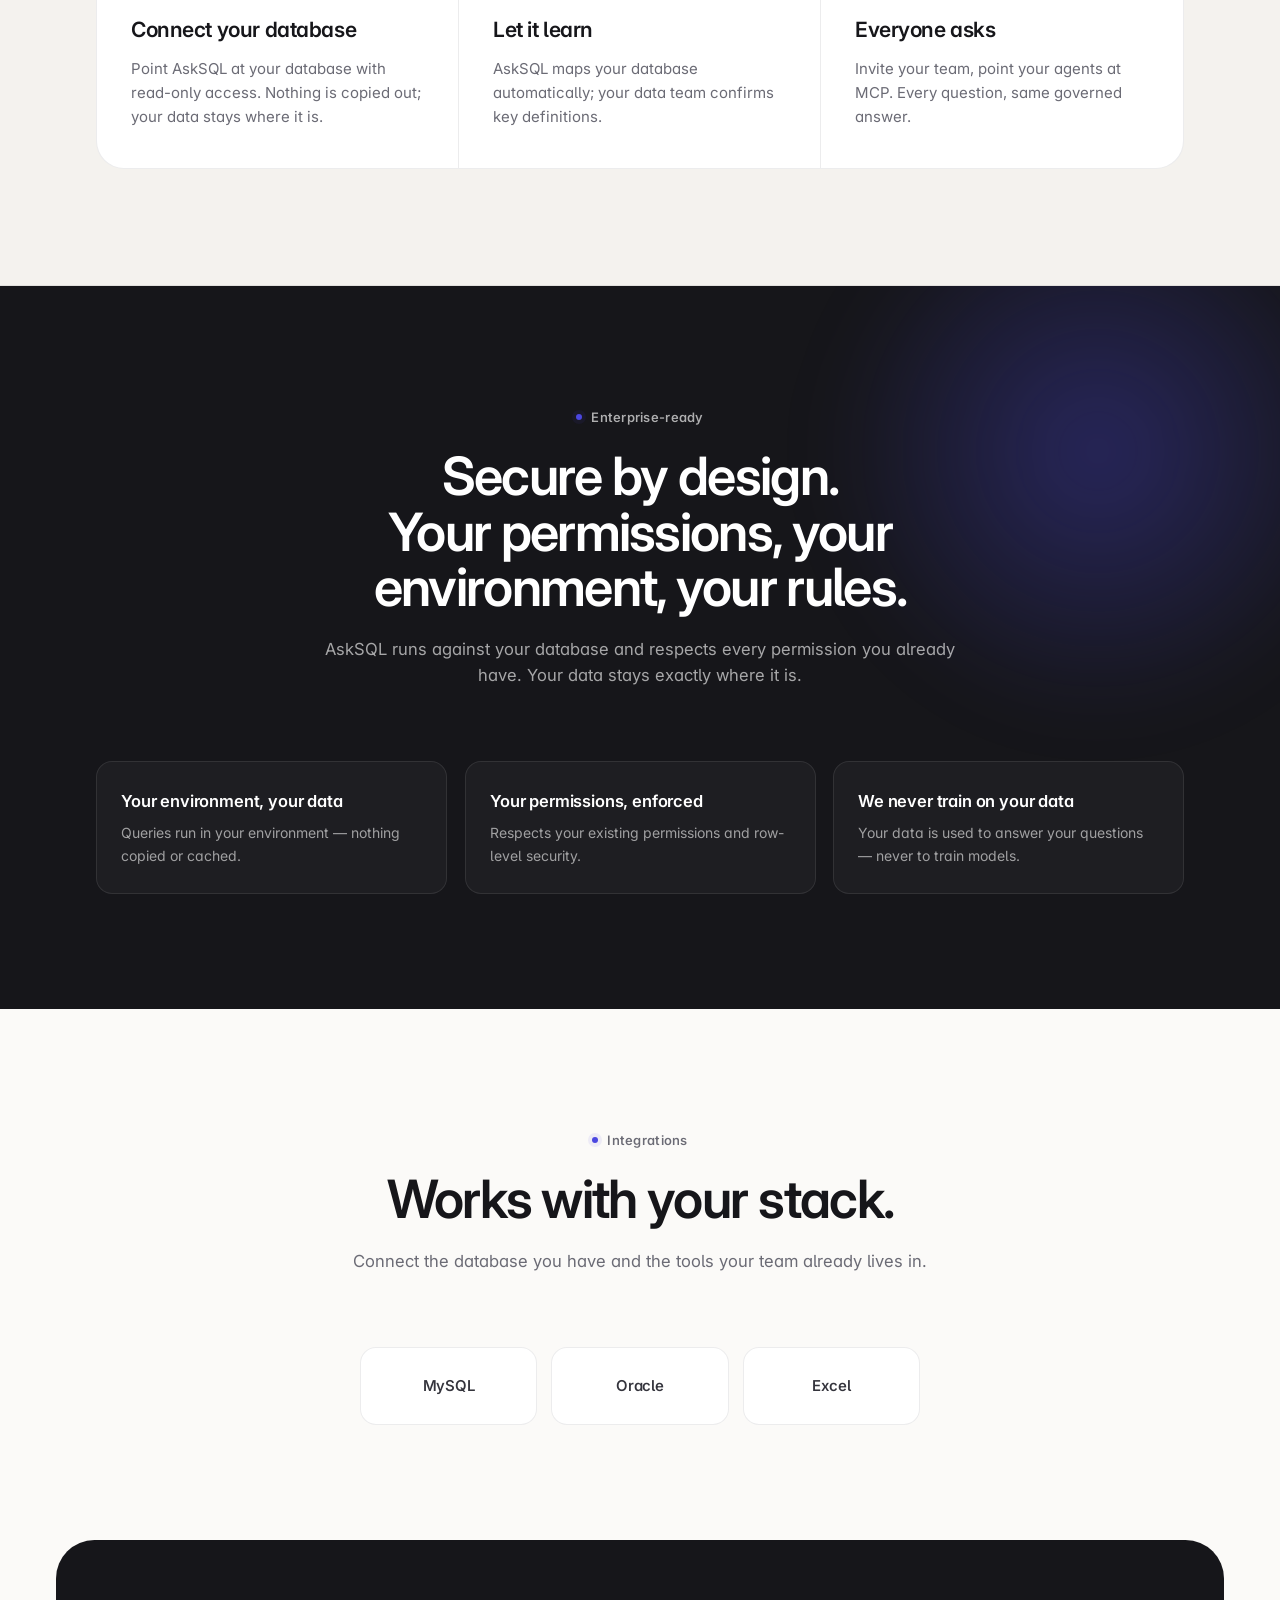
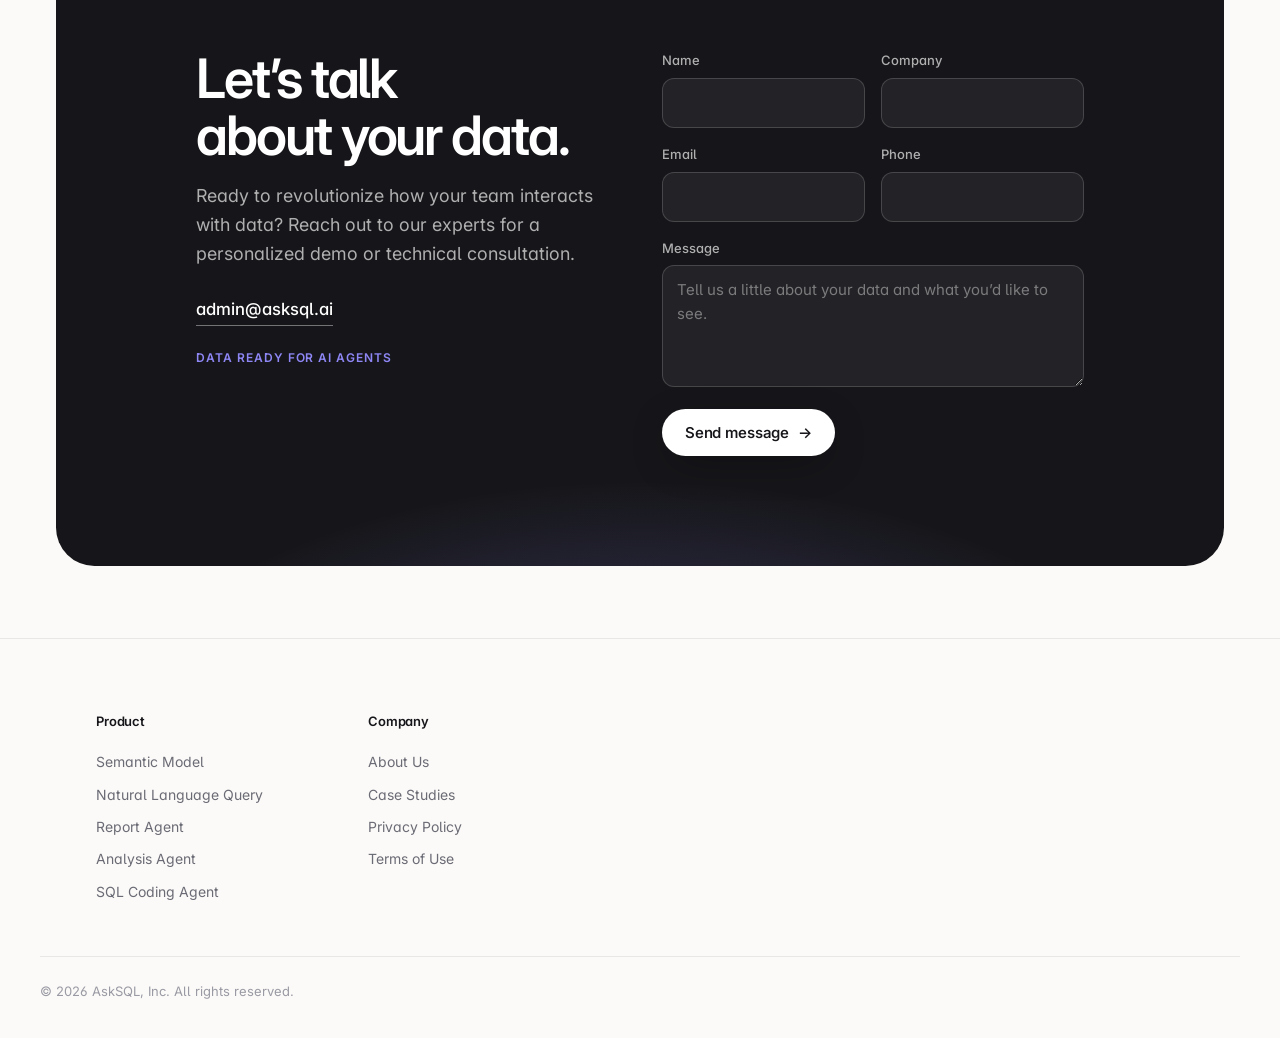
==== commit 148b683c: "Refine hero, sections, integrations, and security copy New hero (semantic-layer angle); self-serve c" ====
--- a/index.html
+++ b/index.html
@@ -4,7 +4,7 @@
   <meta charset="UTF-8" />
   <meta name="viewport" content="width=device-width, initial-scale=1.0" />
   <title>AskSQL — Chat with your data in natural language</title>
-  <meta name="description" content="AskSQL turns plain-English questions into trusted, governed SQL. Give every team self-serve analytics — explainable, auditable, and instant. Your data never leaves your warehouse." />
+  <meta name="description" content="AskSQL turns plain-English questions into trusted, governed SQL. Give every team self-serve analytics — explainable, auditable, and instant. Your data never leaves your environment." />
 
   <meta property="og:title" content="AskSQL — Chat with your data in natural language" />
   <meta property="og:description" content="Conversational analytics for the enterprise. Ask in words, get governed answers in seconds." />
@@ -69,17 +69,17 @@
         <div class="hero__copy">
           <p class="eyebrow" data-reveal>
             <span class="eyebrow__dot"></span>
-            Trusted analytics for humans and AI
+            The trusted enterprise semantic layer
           </p>
           <h1 class="hero__title" data-reveal>
-            Trust every <em>answer.</em>
+            Get the right answer from your data —
+            <br /><em>instantly.</em>
           </h1>
           <p class="hero__sub" data-reveal>
-            AskSQL builds a dictionary of your database — a shared understanding of
-            what everything means. It maps your tables and learns the things only
-            your data team knows: that “revenue” is sales minus refunds, or that
-            “active user” means logged in within 30 days. AskSQL does the assembling.
-            Your data team stays in control.
+            AskSQL knows your definitions — what counts as revenue, who’s an active
+            user — so the number is always right. Every employee and AI agent can
+            just ask, in plain English or through Claude or Codex. Your
+            data team stays in control.
           </p>
           <div class="hero__cta" data-reveal>
             <a class="btn btn--primary" href="#cta">
@@ -87,11 +87,11 @@
               <span class="btn__arrow" aria-hidden="true">→</span>
             </a>
             <a class="btn btn--ghost" href="#workflow">
-              See how it works
+              Start free
             </a>
           </div>
           <ul class="hero__trust" data-reveal>
-            <li><span class="dot-check" aria-hidden="true"></span> Runs in your warehouse</li>
+            <li><span class="dot-check" aria-hidden="true"></span> Runs in your environment</li>
             <li><span class="dot-check" aria-hidden="true"></span> Live in minutes</li>
           </ul>
         </div>
@@ -173,7 +173,7 @@
     <section class="section" id="features">
       <div class="container">
         <header class="section__head" data-reveal>
-          <p class="eyebrow"><span class="eyebrow__dot"></span> For everyone</p>
+          <p class="eyebrow"><span class="eyebrow__dot"></span> How it works</p>
           <h2 class="section__title">Self-serve analytics,<br /><em>without</em> the bottleneck.</h2>
           <p class="section__lede">
             Every question used to mean a ticket. AskSQL gives your whole company a
@@ -186,22 +186,22 @@
             <span class="pillar__icon">
               <svg viewBox="0 0 24 24" width="22" height="22"><path d="M4 5h16M4 12h16M4 19h9" stroke="currentColor" stroke-width="1.7" stroke-linecap="round"/></svg>
             </span>
-            <h3>Your team asks in plain English</h3>
-            <p>Anyone can type a question like they’d ask a colleague and get the answer, the chart, and the report in seconds — right from the app. No SQL required.</p>
+            <h3>AskSQL builds the dictionary</h3>
+            <p>A shared understanding of what your data means — that “revenue” is sales minus refunds, that “active user” means logged in within 30 days.</p>
           </article>
           <article class="pillar" data-reveal>
             <span class="pillar__icon">
               <svg viewBox="0 0 24 24" width="22" height="22"><path d="M12 3l7 3v5c0 4.5-3 7.5-7 9-4-1.5-7-4.5-7-9V6l7-3z" stroke="currentColor" stroke-width="1.7" fill="none" stroke-linejoin="round"/><path d="M9 12l2 2 4-4" stroke="currentColor" stroke-width="1.7" fill="none" stroke-linecap="round" stroke-linejoin="round"/></svg>
             </span>
-            <h3>Your agents ask through MCP</h3>
-            <p>Claude, Cursor, and Codex connect to AskSQL and write correct, governed SQL instead of guessing. Point the agent you already use at it — nothing new to build.</p>
+            <h3>Everyone asks in plain English</h3>
+            <p>Your team asks right in the app; your agents ask through Claude or Codex over MCP. No SQL, nothing new to build.</p>
           </article>
           <article class="pillar" data-reveal>
             <span class="pillar__icon">
               <svg viewBox="0 0 24 24" width="22" height="22"><path d="M5 19V5M5 19h14" stroke="currentColor" stroke-width="1.7" stroke-linecap="round"/><path d="M9 14l3-4 3 2 3-5" stroke="currentColor" stroke-width="1.7" fill="none" stroke-linecap="round" stroke-linejoin="round"/></svg>
             </span>
-            <h3>One source of truth, for both</h3>
-            <p>Either way, the answer comes from the same dictionary — so a person and an agent asking the same question get the exact same number.</p>
+            <h3>One number everyone trusts</h3>
+            <p>Every question runs against the same dictionary — so a person and an agent asking the same thing get the exact same number.</p>
           </article>
         </div>
       </div>
@@ -212,10 +212,10 @@
       <div class="container">
         <header class="section__head" data-reveal>
           <p class="eyebrow"><span class="eyebrow__dot"></span> The platform</p>
-          <h2 class="section__title">From raw tables to clear answers —<br /><em>in one place.</em></h2>
+          <h2 class="section__title">From raw tables to clear answers — <em>in one place.</em></h2>
           <p class="section__lede">
             A governed semantic foundation, and a team of agents that work on top
-            of it. Every question flows straight through to a finished, trusted answer.
+            of it. Ask a question, get the number, chart, or report you need.
           </p>
         </header>
 
@@ -225,7 +225,7 @@
               <svg viewBox="0 0 24 24" width="22" height="22"><path d="M12 3l9 4.5-9 4.5-9-4.5L12 3z" stroke="currentColor" stroke-width="1.6" fill="none" stroke-linejoin="round"/><path d="M3 12l9 4.5 9-4.5" stroke="currentColor" stroke-width="1.6" fill="none" stroke-linecap="round" stroke-linejoin="round"/><path d="M3 16.5l9 4.5 9-4.5" stroke="currentColor" stroke-width="1.6" fill="none" stroke-linecap="round" stroke-linejoin="round"/></svg>
             </span>
             <h3>Semantic Model</h3>
-            <p>Maps your business terms to your database so “revenue,” “active user,” and “churn” mean one thing to everyone.</p>
+            <p>Map your business terms to your database so “revenue,” “active user,” and “churn” mean one thing to everyone.</p>
           </li>
           <li class="module">
             <span class="module__icon">
@@ -239,21 +239,21 @@
               <svg viewBox="0 0 24 24" width="22" height="22"><path d="M20.5 4L3.5 11l6.2 2.3L12 19.5 20.5 4z" stroke="currentColor" stroke-width="1.6" fill="none" stroke-linejoin="round"/><path d="M9.7 13.3l4-4" stroke="currentColor" stroke-width="1.6" stroke-linecap="round"/></svg>
             </span>
             <h3>Report Agent</h3>
-            <p>Turns any question into a full report — summary plus deep-dive analysis — in minutes, and schedules it to the right inboxes automatically.</p>
+            <p>Turn any question into a full report — summary plus deep-dive analysis — in minutes, and schedule it to the right inboxes automatically.</p>
           </li>
           <li class="module">
             <span class="module__icon">
               <svg viewBox="0 0 24 24" width="22" height="22"><path d="M4 20V4M4 20h16" stroke="currentColor" stroke-width="1.6" stroke-linecap="round"/><path d="M9 17v-4M13 17v-7M17 17v-10" stroke="currentColor" stroke-width="2" stroke-linecap="round"/></svg>
             </span>
             <h3>Analysis Agent</h3>
-            <p>Goes beyond the numbers: surfaces trends and anomalies, explains the why through attribution and forecasting, and recommends next steps.</p>
+            <p>Go beyond the numbers: surfaces trends and anomalies, explains the why through attribution and forecasting, and recommends next steps.</p>
           </li>
           <li class="module">
             <span class="module__icon">
               <svg viewBox="0 0 24 24" width="22" height="22"><path d="M8 8l-4 4 4 4M16 8l4 4-4 4" stroke="currentColor" stroke-width="1.7" fill="none" stroke-linecap="round" stroke-linejoin="round"/><path d="M13.5 6l-3 12" stroke="currentColor" stroke-width="1.7" fill="none" stroke-linecap="round"/></svg>
             </span>
             <h3>SQL Coding Agent</h3>
-            <p>A smart SQL workspace for your data team — writes queries from plain English, suggests the next step, and autocompletes as you go.</p>
+            <p>An intelligent SQL workspace for your data team — our agent writes queries from plain English, suggests the next step, and autocompletes as you go.</p>
           </li>
         </ol>
       </div>
@@ -263,9 +263,9 @@
     <section class="section section--alt" id="workflow">
       <div class="container">
         <header class="section__head" data-reveal>
-          <p class="eyebrow"><span class="eyebrow__dot"></span> How it works</p>
+          <p class="eyebrow"><span class="eyebrow__dot"></span> Easy setup, no migration</p>
           <h2 class="section__title">Live in an afternoon.</h2>
-          <p class="section__lede">No data migration, no rip-and-replace. AskSQL connects to the warehouse you already have.</p>
+          <p class="section__lede">No rip-and-replace. AskSQL connects to the database you already have.</p>
         </header>
 
         <ol class="steps">
@@ -277,12 +277,12 @@
           <li class="step" data-reveal>
             <span class="step__num">02</span>
             <h3>Let it learn</h3>
-            <p>AskSQL maps your database automatically, then your data team confirms the definitions that matter — or imports what you already have, like your dbt models. Minutes, not a project. And you only do it once.</p>
+            <p>AskSQL maps your database automatically; your data team confirms key definitions.</p>
           </li>
           <li class="step" data-reveal>
             <span class="step__num">03</span>
             <h3>Everyone asks</h3>
-            <p>Your team asks in plain English. Your AI agents connect over MCP — the open standard agents use to plug into tools. Both get accurate, governed answers — and your data team stops fielding tickets.</p>
+            <p>Invite your team, point your agents at MCP. Every question, same governed answer.</p>
           </li>
         </ol>
       </div>
@@ -294,16 +294,16 @@
       <div class="container">
         <header class="section__head section__head--invert" data-reveal>
           <p class="eyebrow eyebrow--invert"><span class="eyebrow__dot"></span> Enterprise-ready</p>
-          <h2 class="section__title">Secure by design.<br />Your permissions, your warehouse, your rules.</h2>
+          <h2 class="section__title">Secure by design.<br />Your permissions, your environment, your rules.</h2>
           <p class="section__lede section__lede--invert">
-            AskSQL runs against your warehouse and respects every permission you
+            AskSQL runs against your database and respects every permission you
             already have. Your data stays exactly where it is.
           </p>
         </header>
 
         <div class="sec-grid">
           <div class="sec-card" data-reveal>
-            <h3>Your warehouse, your data</h3>
+            <h3>Your environment, your data</h3>
             <p>Queries run in your environment — nothing copied or cached.</p>
           </div>
           <div class="sec-card" data-reveal>
@@ -324,21 +324,12 @@
         <header class="section__head" data-reveal>
           <p class="eyebrow"><span class="eyebrow__dot"></span> Integrations</p>
           <h2 class="section__title">Works with your stack.</h2>
-          <p class="section__lede">Connect the warehouse you have and the tools your team already lives in.</p>
+          <p class="section__lede">Connect the database you have and the tools your team already lives in.</p>
         </header>
         <div class="int-grid" data-reveal>
-          <div class="int">Snowflake</div>
-          <div class="int">BigQuery</div>
-          <div class="int">Databricks</div>
-          <div class="int">Redshift</div>
-          <div class="int">Postgres</div>
-          <div class="int">dbt</div>
-          <div class="int">Slack</div>
-          <div class="int">Sheets</div>
-          <div class="int">Looker</div>
-          <div class="int">Tableau</div>
-          <div class="int">Hex</div>
-          <div class="int">Notion</div>
+          <div class="int">MySQL</div>
+          <div class="int">Oracle</div>
+          <div class="int">Excel</div>
         </div>
       </div>
     </section>
--- a/assets/styles.css
+++ b/assets/styles.css
@@ -641,7 +641,7 @@
 /* ============================================================
    Integrations
    ============================================================ */
-.int-grid { display: grid; grid-template-columns: repeat(6, 1fr); gap: 14px; }
+.int-grid { display: grid; grid-template-columns: repeat(3, 1fr); gap: 14px; max-width: 560px; margin: 0 auto; }
 .int {
   display: grid; place-items: center;
   padding: 26px 14px;
@@ -796,7 +796,7 @@
   .steps { grid-template-columns: 1fr; }
   .step:not(:last-child) { border-right: none; border-bottom: 1px solid var(--line); }
   .stats__grid { grid-template-columns: 1fr 1fr; gap: 36px 20px; }
-  .int-grid { grid-template-columns: repeat(4, 1fr); }
+  .int-grid { grid-template-columns: repeat(3, 1fr); }
   .footer__inner { grid-template-columns: 1fr; gap: 36px; }
   .footer__cols { grid-template-columns: 1fr 1fr; }
 }
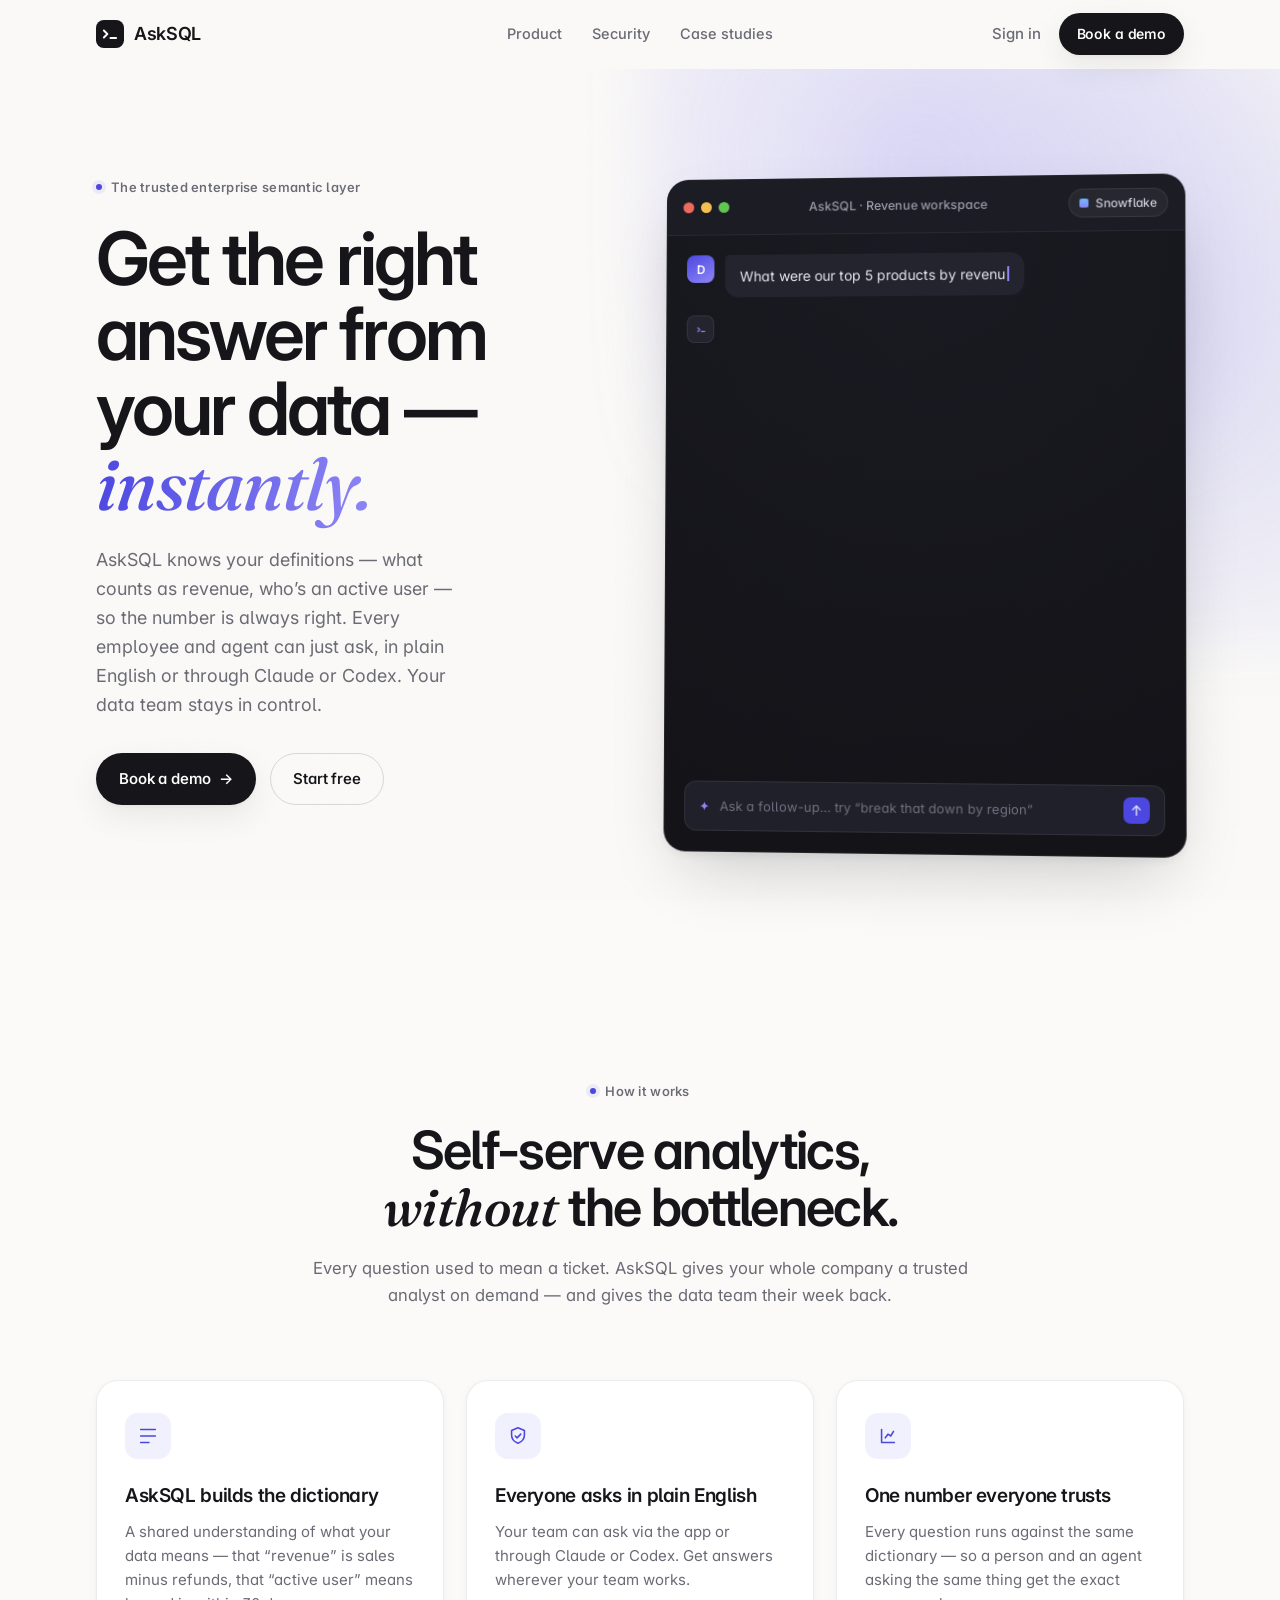
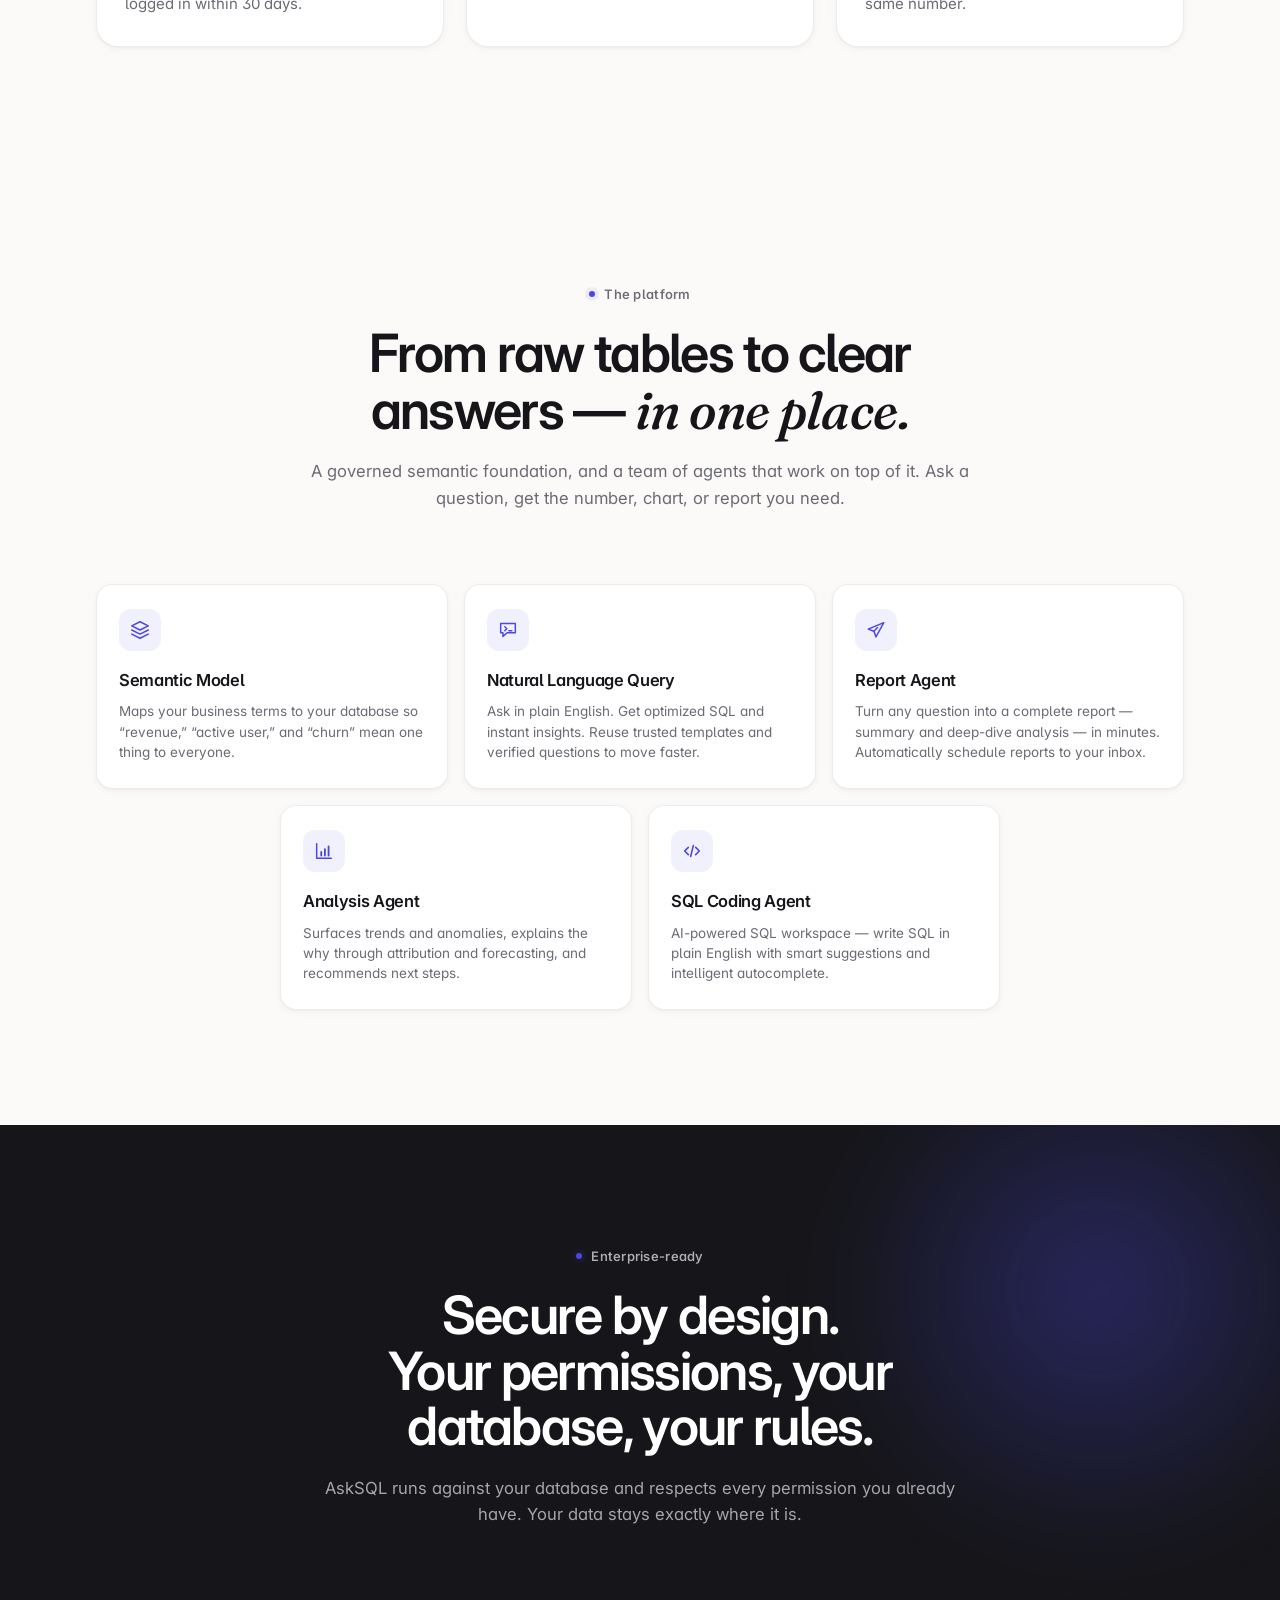
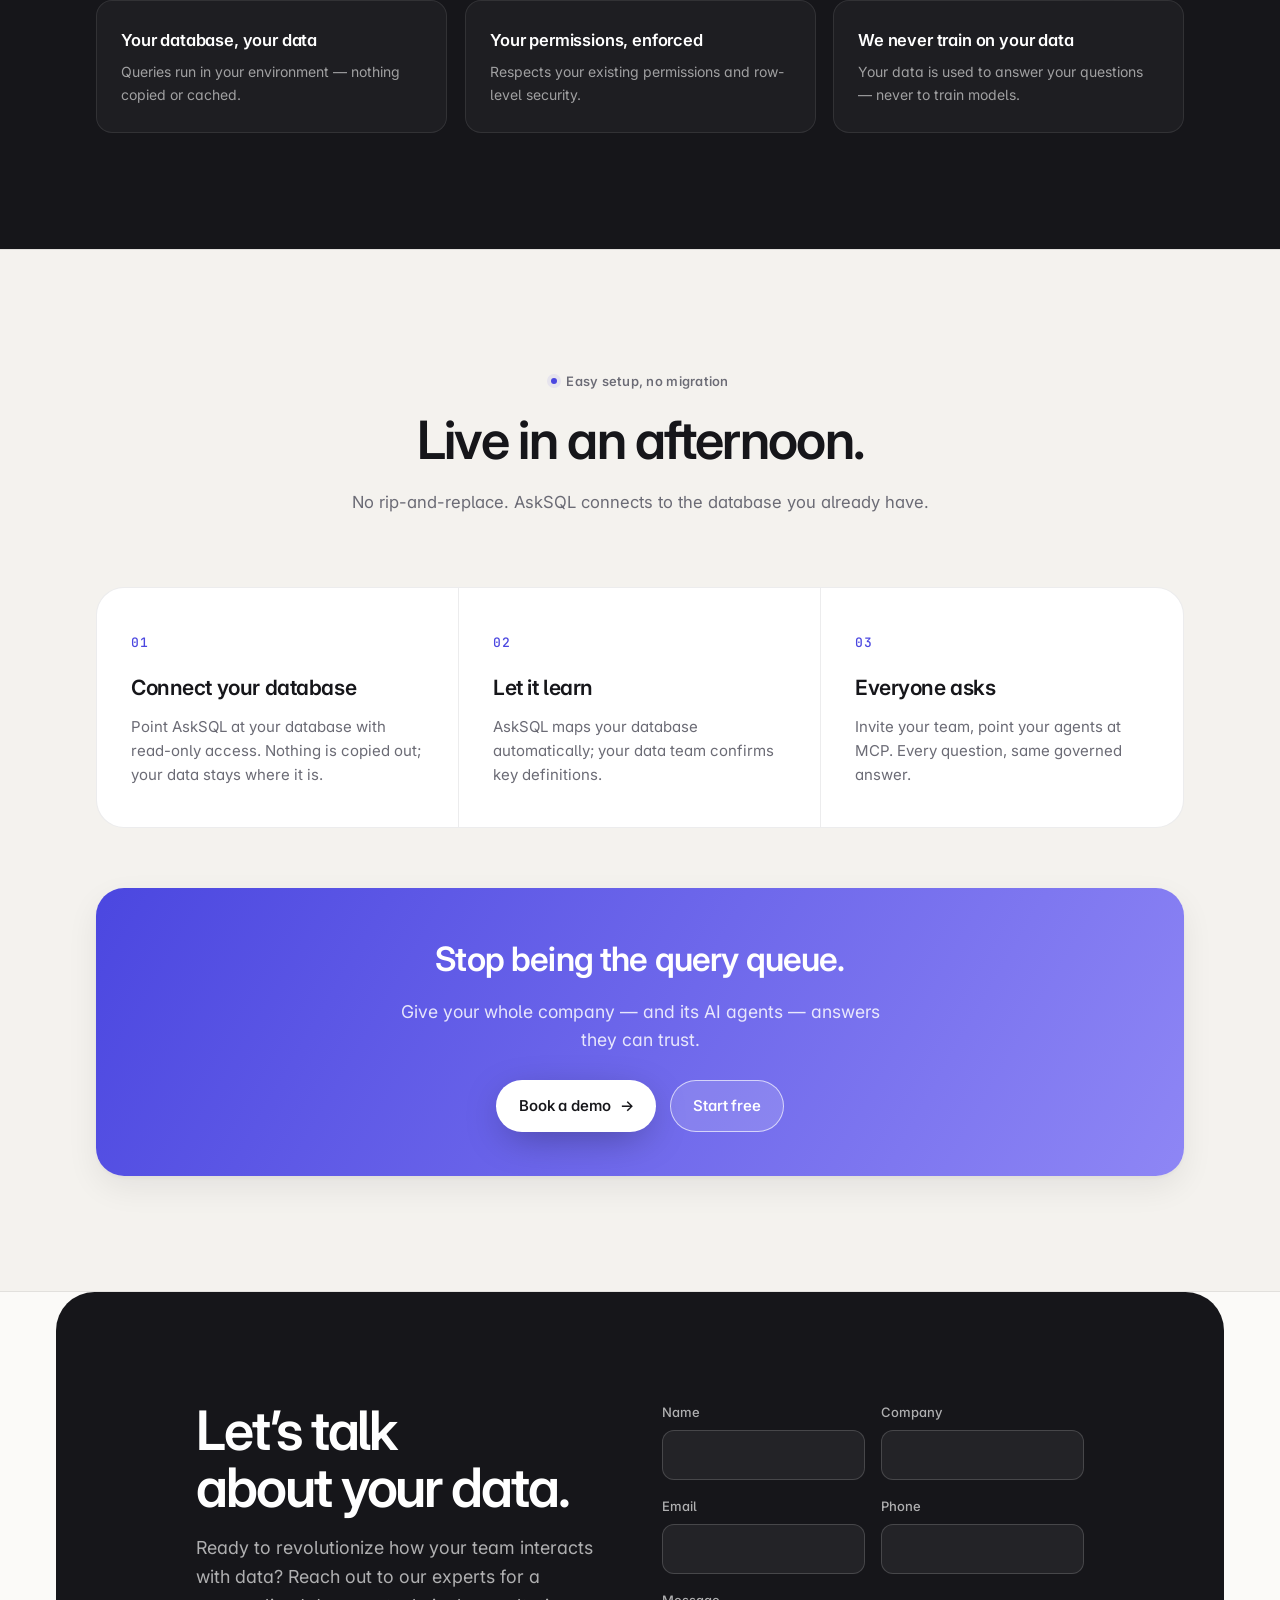
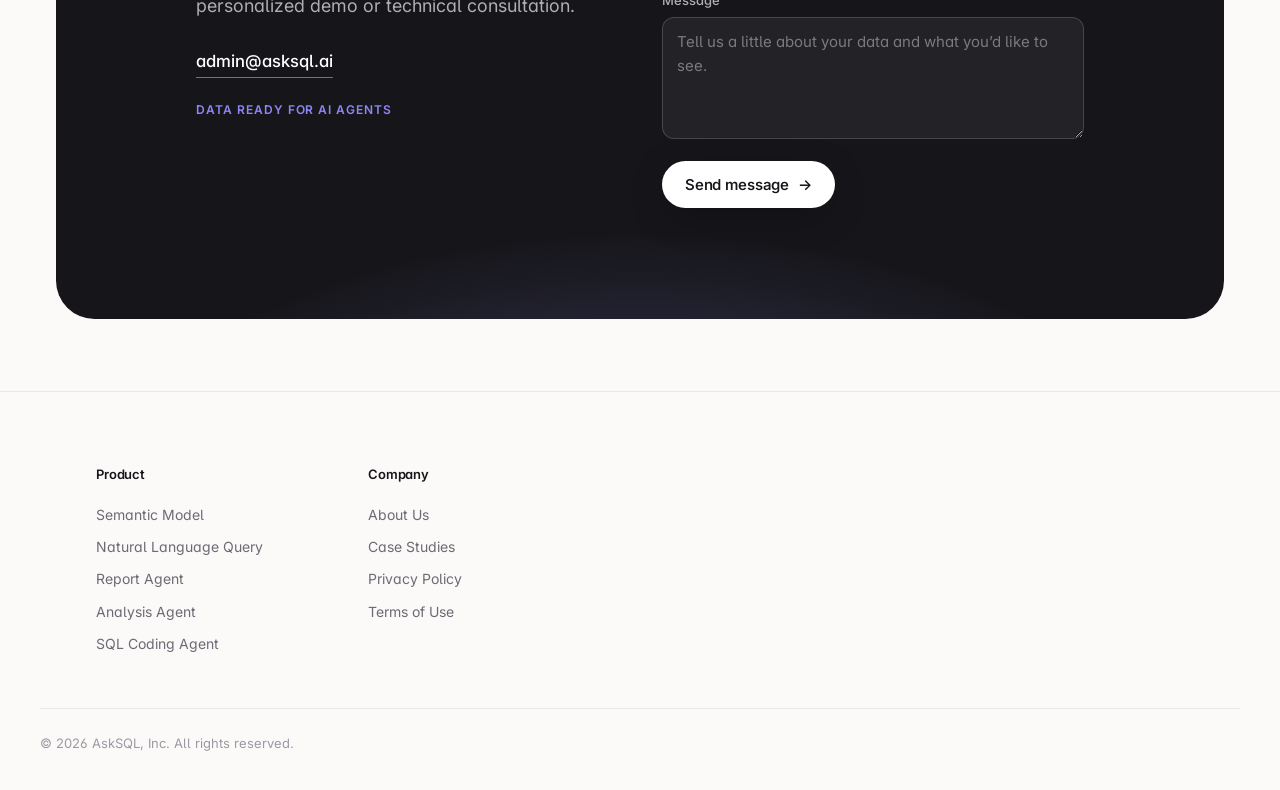
==== commit 97754688: "Restructure sections, add CTA band, refresh copy, prune dead CSS Move Security above the workflow se" ====
--- a/index.html
+++ b/index.html
@@ -19,15 +19,6 @@
 </head>
 <body>
   <a class="skip-link" href="#main">Skip to content</a>
-
-  <!-- ───────────────────────── Announcement ───────────────────────── -->
-  <div class="announce" data-reveal>
-    <a class="announce__inner" href="#">
-      <span class="announce__tag">New</span>
-      <span class="announce__text">AskSQL now connects natively to Databricks Unity Catalog</span>
-      <span class="announce__arrow" aria-hidden="true">→</span>
-    </a>
-  </div>
 
   <!-- ───────────────────────── Navigation ───────────────────────── -->
   <header class="nav" id="nav">
@@ -43,10 +34,8 @@
       </a>
 
       <nav class="nav__links" aria-label="Primary">
-        <a href="#features">Product</a>
-        <a href="#workflow">How it works</a>
+        <a href="#platform">Product</a>
         <a href="#security">Security</a>
-        <a href="#integrations">Integrations</a>
         <a href="#">Case studies</a>
       </nav>
 
@@ -77,7 +66,7 @@
           </h1>
           <p class="hero__sub" data-reveal>
             AskSQL knows your definitions — what counts as revenue, who’s an active
-            user — so the number is always right. Every employee and AI agent can
+            user — so the number is always right. Every employee and agent can
             just ask, in plain English or through Claude or Codex. Your
             data team stays in control.
           </p>
@@ -194,7 +183,7 @@
               <svg viewBox="0 0 24 24" width="22" height="22"><path d="M12 3l7 3v5c0 4.5-3 7.5-7 9-4-1.5-7-4.5-7-9V6l7-3z" stroke="currentColor" stroke-width="1.7" fill="none" stroke-linejoin="round"/><path d="M9 12l2 2 4-4" stroke="currentColor" stroke-width="1.7" fill="none" stroke-linecap="round" stroke-linejoin="round"/></svg>
             </span>
             <h3>Everyone asks in plain English</h3>
-            <p>Your team asks right in the app; your agents ask through Claude or Codex over MCP. No SQL, nothing new to build.</p>
+            <p>Your team can ask via the app or through Claude or Codex. Get answers wherever your team works.</p>
           </article>
           <article class="pillar" data-reveal>
             <span class="pillar__icon">
@@ -225,37 +214,67 @@
               <svg viewBox="0 0 24 24" width="22" height="22"><path d="M12 3l9 4.5-9 4.5-9-4.5L12 3z" stroke="currentColor" stroke-width="1.6" fill="none" stroke-linejoin="round"/><path d="M3 12l9 4.5 9-4.5" stroke="currentColor" stroke-width="1.6" fill="none" stroke-linecap="round" stroke-linejoin="round"/><path d="M3 16.5l9 4.5 9-4.5" stroke="currentColor" stroke-width="1.6" fill="none" stroke-linecap="round" stroke-linejoin="round"/></svg>
             </span>
             <h3>Semantic Model</h3>
-            <p>Map your business terms to your database so “revenue,” “active user,” and “churn” mean one thing to everyone.</p>
+            <p>Maps your business terms to your database so “revenue,” “active user,” and “churn” mean one thing to everyone.</p>
           </li>
           <li class="module">
             <span class="module__icon">
               <svg viewBox="0 0 24 24" width="22" height="22"><path d="M4 5h16v10h-9l-4.5 4V15H4V5z" stroke="currentColor" stroke-width="1.6" fill="none" stroke-linejoin="round"/><path d="M8.5 8.5l2.2 2.2-2.2 2.2M13 12.7h3.2" stroke="currentColor" stroke-width="1.6" fill="none" stroke-linecap="round" stroke-linejoin="round"/></svg>
             </span>
             <h3>Natural Language Query</h3>
-            <p>Ask in plain English; get precise, optimized SQL and an instant answer. Saved templates and verified questions return accurate results.</p>
+            <p>Ask in plain English. Get optimized SQL and instant insights. Reuse trusted templates and verified questions to move faster.</p>
           </li>
           <li class="module">
             <span class="module__icon">
               <svg viewBox="0 0 24 24" width="22" height="22"><path d="M20.5 4L3.5 11l6.2 2.3L12 19.5 20.5 4z" stroke="currentColor" stroke-width="1.6" fill="none" stroke-linejoin="round"/><path d="M9.7 13.3l4-4" stroke="currentColor" stroke-width="1.6" stroke-linecap="round"/></svg>
             </span>
             <h3>Report Agent</h3>
-            <p>Turn any question into a full report — summary plus deep-dive analysis — in minutes, and schedule it to the right inboxes automatically.</p>
+            <p>Turn any question into a complete report — summary and deep-dive analysis — in minutes. Automatically schedule reports to your inbox.</p>
           </li>
           <li class="module">
             <span class="module__icon">
               <svg viewBox="0 0 24 24" width="22" height="22"><path d="M4 20V4M4 20h16" stroke="currentColor" stroke-width="1.6" stroke-linecap="round"/><path d="M9 17v-4M13 17v-7M17 17v-10" stroke="currentColor" stroke-width="2" stroke-linecap="round"/></svg>
             </span>
             <h3>Analysis Agent</h3>
-            <p>Go beyond the numbers: surfaces trends and anomalies, explains the why through attribution and forecasting, and recommends next steps.</p>
+            <p>Surfaces trends and anomalies, explains the why through attribution and forecasting, and recommends next steps.</p>
           </li>
           <li class="module">
             <span class="module__icon">
               <svg viewBox="0 0 24 24" width="22" height="22"><path d="M8 8l-4 4 4 4M16 8l4 4-4 4" stroke="currentColor" stroke-width="1.7" fill="none" stroke-linecap="round" stroke-linejoin="round"/><path d="M13.5 6l-3 12" stroke="currentColor" stroke-width="1.7" fill="none" stroke-linecap="round"/></svg>
             </span>
             <h3>SQL Coding Agent</h3>
-            <p>An intelligent SQL workspace for your data team — our agent writes queries from plain English, suggests the next step, and autocompletes as you go.</p>
+            <p>AI-powered SQL workspace — write SQL in plain English with smart suggestions and intelligent autocomplete.</p>
           </li>
         </ol>
+      </div>
+    </section>
+
+    <!-- ───────────────────────── Security ───────────────────────── -->
+    <section class="section security" id="security">
+      <div class="security__glow" aria-hidden="true"></div>
+      <div class="container">
+        <header class="section__head section__head--invert" data-reveal>
+          <p class="eyebrow eyebrow--invert"><span class="eyebrow__dot"></span> Enterprise-ready</p>
+          <h2 class="section__title">Secure by design.<br />Your permissions, your database, your rules.</h2>
+          <p class="section__lede section__lede--invert">
+            AskSQL runs against your database and respects every permission you
+            already have. Your data stays exactly where it is.
+          </p>
+        </header>
+
+        <div class="sec-grid">
+          <div class="sec-card" data-reveal>
+            <h3>Your database, your data</h3>
+            <p>Queries run in your environment — nothing copied or cached.</p>
+          </div>
+          <div class="sec-card" data-reveal>
+            <h3>Your permissions, enforced</h3>
+            <p>Respects your existing permissions and row-level security.</p>
+          </div>
+          <div class="sec-card" data-reveal>
+            <h3>We never train on your data</h3>
+            <p>Your data is used to answer your questions — never to train models.</p>
+          </div>
+        </div>
       </div>
     </section>
 
@@ -285,51 +304,14 @@
             <p>Invite your team, point your agents at MCP. Every question, same governed answer.</p>
           </li>
         </ol>
-      </div>
-    </section>
-
-    <!-- ───────────────────────── Security ───────────────────────── -->
-    <section class="section security" id="security">
-      <div class="security__glow" aria-hidden="true"></div>
-      <div class="container">
-        <header class="section__head section__head--invert" data-reveal>
-          <p class="eyebrow eyebrow--invert"><span class="eyebrow__dot"></span> Enterprise-ready</p>
-          <h2 class="section__title">Secure by design.<br />Your permissions, your environment, your rules.</h2>
-          <p class="section__lede section__lede--invert">
-            AskSQL runs against your database and respects every permission you
-            already have. Your data stays exactly where it is.
-          </p>
-        </header>
-
-        <div class="sec-grid">
-          <div class="sec-card" data-reveal>
-            <h3>Your environment, your data</h3>
-            <p>Queries run in your environment — nothing copied or cached.</p>
-          </div>
-          <div class="sec-card" data-reveal>
-            <h3>Your permissions, enforced</h3>
-            <p>Respects your existing permissions and row-level security.</p>
-          </div>
-          <div class="sec-card" data-reveal>
-            <h3>We never train on your data</h3>
-            <p>Your data is used to answer your questions — never to train models.</p>
-          </div>
-        </div>
-      </div>
-    </section>
-
-    <!-- ───────────────────────── Integrations ───────────────────────── -->
-    <section class="section" id="integrations">
-      <div class="container">
-        <header class="section__head" data-reveal>
-          <p class="eyebrow"><span class="eyebrow__dot"></span> Integrations</p>
-          <h2 class="section__title">Works with your stack.</h2>
-          <p class="section__lede">Connect the database you have and the tools your team already lives in.</p>
-        </header>
-        <div class="int-grid" data-reveal>
-          <div class="int">MySQL</div>
-          <div class="int">Oracle</div>
-          <div class="int">Excel</div>
+
+        <div class="workflow__cta-band" data-reveal>
+          <p class="workflow__cta-band-title">Stop being the query queue.</p>
+          <p class="workflow__cta-band-sub">Give your whole company — and its AI agents — answers they can trust.</p>
+          <div class="workflow__cta">
+            <a class="btn btn--light" href="#cta">Book a demo <span class="btn__arrow" aria-hidden="true">→</span></a>
+            <a class="btn btn--ghost-light" href="#workflow">Start free</a>
+          </div>
         </div>
       </div>
     </section>
--- a/assets/styles.css
+++ b/assets/styles.css
@@ -172,9 +172,9 @@
 
 .btn--light { --bg: #fff; --fg: var(--ink); box-shadow: 0 10px 40px -10px rgba(0,0,0,.4); }
 .btn--ghost-light {
-  --bg: transparent; --fg: #fff; border-color: rgba(255,255,255,.28);
-}
-.btn--ghost-light:hover { background: rgba(255,255,255,.08); border-color: rgba(255,255,255,.6); }
+  --bg: rgba(255,255,255,.15); --fg: #fff; border-color: rgba(255,255,255,.65);
+}
+.btn--ghost-light:hover { background: rgba(255,255,255,.28); border-color: #fff; }
 
 .link-muted { color: var(--muted); font-size: 15px; font-weight: 500; transition: color .2s; }
 .link-muted:hover { color: var(--ink); }
@@ -446,24 +446,6 @@
 }
 
 /* ============================================================
-   Logo cloud
-   ============================================================ */
-.logos { padding: clamp(28px, 4vw, 44px) 0 clamp(8px, 2vw, 18px); }
-.logos__label { text-align: center; color: var(--faint); font-size: 13.5px; letter-spacing: .01em; }
-.logos__row {
-  margin-top: 24px;
-  display: flex; flex-wrap: wrap; justify-content: center; align-items: center;
-  gap: clamp(26px, 5vw, 60px);
-}
-.logo-word {
-  font-size: clamp(17px, 2vw, 21px); font-weight: 600; letter-spacing: -0.02em;
-  color: var(--ink); opacity: .42;
-  transition: opacity .3s;
-  font-family: var(--serif); font-style: italic;
-}
-.logo-word:hover { opacity: .8; }
-
-/* ============================================================
    Sections
    ============================================================ */
 .section { position: relative; z-index: 2; padding: clamp(64px, 9vw, 132px) 0; }
@@ -538,51 +520,6 @@
 .check-list { list-style: none; padding: 0; margin-top: 22px; display: flex; flex-direction: column; gap: 12px; }
 .check-list li { display: flex; align-items: center; gap: 11px; font-size: 15px; font-weight: 500; color: var(--ink-soft); }
 
-.card {
-  background: var(--surface); border: 1px solid var(--line);
-  border-radius: var(--r-lg); box-shadow: var(--shadow-md);
-  padding: 24px;
-}
-.metric-card__head { display: flex; align-items: center; gap: 12px; margin-bottom: 16px; }
-.badge {
-  display: inline-flex; align-items: center; gap: 6px;
-  font-size: 12px; font-weight: 600; padding: 4px 10px; border-radius: 100px;
-}
-.badge--ok { color: var(--accent-deep); background: var(--accent-wash); }
-.badge--ok .dot-check { background: rgba(75,71,224,.18); }
-.metric-card__name { font-family: var(--mono); font-size: 13px; color: var(--ink-soft); }
-.metric-card__code {
-  font-family: var(--mono); font-size: 13px; line-height: 1.85;
-  background: #15151B; color: var(--code-txt);
-  border-radius: var(--r-sm); padding: 16px 18px;
-}
-.metric-card__code .kw { color: var(--accent-soft); }
-.metric-card__foot {
-  display: flex; align-items: center; gap: 10px; margin-top: 16px;
-  font-size: 13px; color: var(--muted);
-}
-.avatar-mini, .quote__avatar {
-  display: grid; place-items: center; flex: none;
-  width: 28px; height: 28px; border-radius: 8px;
-  font-size: 11px; font-weight: 600; color: #fff;
-  background: linear-gradient(150deg, var(--accent), var(--accent-soft));
-}
-
-.chart-card__head { display: flex; align-items: center; justify-content: space-between; margin-bottom: 22px; font-size: 14px; font-weight: 600; }
-.chart-card__pill { font-size: 12px; font-weight: 500; color: var(--muted); background: var(--surface-2); padding: 4px 10px; border-radius: 100px; }
-.chart { display: flex; align-items: flex-end; gap: 12px; height: 180px; padding-top: 10px; }
-.bar {
-  flex: 1; border-radius: 7px 7px 3px 3px;
-  background: linear-gradient(180deg, var(--accent-soft), var(--accent));
-  height: var(--h); min-height: 6px;
-  opacity: .55;
-  transform-origin: bottom;
-  animation: rise 1s var(--ease) both;
-}
-.bar--peak { opacity: 1; box-shadow: 0 8px 24px -6px rgba(75,71,224,.5); }
-@keyframes rise { from { transform: scaleY(0); } }
-.chart__axis { display: flex; gap: 12px; margin-top: 12px; }
-.chart__axis span { flex: 1; text-align: center; font-size: 12px; color: var(--faint); }
 
 /* ---------- Steps ---------- */
 .steps {
@@ -599,6 +536,28 @@
 }
 .step h3 { font-size: 21px; font-weight: 600; letter-spacing: -0.02em; margin: 16px 0 10px; }
 .step p { color: var(--muted); font-size: 15px; }
+
+/* prominent CTA band at the end of the steps section */
+.workflow__cta-band {
+  margin-top: clamp(40px, 6vw, 60px);
+  background: linear-gradient(120deg, var(--accent), var(--accent-soft));
+  color: #fff;
+  border-radius: var(--r-xl);
+  padding: clamp(30px, 4vw, 44px) 24px;
+  text-align: center;
+  box-shadow: var(--shadow-md);
+}
+.workflow__cta-band-title {
+  font-size: clamp(1.5rem, 3vw, 2.1rem);
+  font-weight: 600; letter-spacing: -0.025em;
+}
+.workflow__cta-band-sub {
+  margin-top: 12px;
+  color: rgba(255,255,255,.84);
+  font-size: clamp(1rem, 1.4vw, 1.1rem);
+  max-width: 46ch; margin-inline: auto;
+}
+.workflow__cta { display: flex; gap: 14px; justify-content: center; flex-wrap: wrap; margin-top: 26px; }
 
 /* ============================================================
    Security (dark)
@@ -623,52 +582,6 @@
 .sec-card p { font-size: 14px; color: rgba(255,255,255,.58); }
 
 /* ============================================================
-   Stats band
-   ============================================================ */
-.stats { padding: clamp(48px, 6vw, 80px) 0; border-bottom: 1px solid var(--line); }
-.stats__grid { display: grid; grid-template-columns: repeat(4, 1fr); gap: 30px; }
-.stat { text-align: center; }
-.stat__num {
-  display: block;
-  font-size: clamp(2.4rem, 4.5vw, 3.4rem); font-weight: 600; letter-spacing: -0.04em;
-  line-height: 1;
-  background: linear-gradient(160deg, var(--ink), var(--accent));
-  -webkit-background-clip: text; background-clip: text; color: transparent;
-  font-variant-numeric: tabular-nums;
-}
-.stat__label { display: block; margin-top: 12px; color: var(--muted); font-size: 14px; max-width: 22ch; margin-inline: auto; }
-
-/* ============================================================
-   Integrations
-   ============================================================ */
-.int-grid { display: grid; grid-template-columns: repeat(3, 1fr); gap: 14px; max-width: 560px; margin: 0 auto; }
-.int {
-  display: grid; place-items: center;
-  padding: 26px 14px;
-  background: var(--surface); border: 1px solid var(--line); border-radius: var(--r-md);
-  font-size: 15px; font-weight: 560; letter-spacing: -0.01em; color: var(--ink-soft);
-  transition: transform .35s var(--ease), box-shadow .35s, color .35s, border-color .35s;
-}
-.int:hover { transform: translateY(-3px); box-shadow: var(--shadow-sm); color: var(--accent); border-color: var(--line-2); }
-
-/* ============================================================
-   Testimonial
-   ============================================================ */
-.quote { max-width: 880px; margin: 0 auto; text-align: center; }
-.quote blockquote {
-  font-size: clamp(1.4rem, 3.2vw, 2.3rem); line-height: 1.32; letter-spacing: -0.025em;
-  font-weight: 500; color: var(--ink);
-}
-.quote blockquote em {
-  font-family: var(--serif); font-style: italic; font-weight: 500; color: var(--accent);
-}
-.quote__by { display: inline-flex; align-items: center; gap: 13px; margin-top: 34px; }
-.quote__avatar { width: 42px; height: 42px; border-radius: 12px; font-size: 14px; }
-.quote__meta { text-align: left; }
-.quote__meta strong { display: block; font-size: 15px; font-weight: 600; }
-.quote__meta span { font-size: 14px; color: var(--muted); }
-
-/* ============================================================
    CTA band
    ============================================================ */
 .cta-band {
@@ -685,11 +598,8 @@
   background: radial-gradient(60% 100% at 50% 100%, rgba(142,134,245,.4), transparent 70%);
   pointer-events: none;
 }
-.cta-band__inner { position: relative; z-index: 2; max-width: 720px; margin: 0 auto; }
 .cta-band__title { font-size: clamp(2rem, 5vw, 3.4rem); line-height: 1.05; letter-spacing: -0.038em; font-weight: 600; }
 .cta-band__sub { margin-top: 20px; color: rgba(255,255,255,.66); font-size: clamp(1rem, 1.4vw, 1.15rem); }
-.cta-band__actions { display: flex; gap: 14px; justify-content: center; margin-top: 34px; flex-wrap: wrap; }
-.cta-band__fine { margin-top: 22px; font-size: 13px; color: rgba(255,255,255,.45); }
 
 /* ---------- Contact / book-a-demo form ---------- */
 .contact {
@@ -744,13 +654,6 @@
 .footer__inner {
   display: grid; grid-template-columns: 1fr; gap: 48px;
   padding-bottom: 48px;
-}
-.footer__tag { margin-top: 16px; color: var(--muted); font-size: 14px; max-width: 26ch; }
-.footer__soc {
-  display: inline-block; margin-top: 18px;
-  font-size: 11px; font-weight: 600; letter-spacing: .05em; text-transform: uppercase;
-  color: var(--muted);
-  border: 1px solid var(--line-2); border-radius: 7px; padding: 5px 10px;
 }
 .footer__cols { display: grid; grid-template-columns: repeat(2, minmax(0, 1fr)); gap: 24px; max-width: 520px; }
 .footer__col h4 { font-size: 13px; font-weight: 600; color: var(--ink); margin-bottom: 14px; letter-spacing: -0.01em; }
@@ -795,8 +698,6 @@
   .module, .module:nth-child(4), .module:nth-child(5) { grid-column: auto; }
   .steps { grid-template-columns: 1fr; }
   .step:not(:last-child) { border-right: none; border-bottom: 1px solid var(--line); }
-  .stats__grid { grid-template-columns: 1fr 1fr; gap: 36px 20px; }
-  .int-grid { grid-template-columns: repeat(3, 1fr); }
   .footer__inner { grid-template-columns: 1fr; gap: 36px; }
   .footer__cols { grid-template-columns: 1fr 1fr; }
 }
@@ -806,7 +707,6 @@
   .feature-row--reverse .feature-row__copy { order: 0; }
   .pillars, .sec-grid { grid-template-columns: 1fr; }
   .modules__grid { grid-template-columns: 1fr; }
-  .int-grid { grid-template-columns: repeat(3, 1fr); }
   .nav__actions .link-muted { display: none; }
   .hero__title { font-size: clamp(2.5rem, 11vw, 3.2rem); }
 }
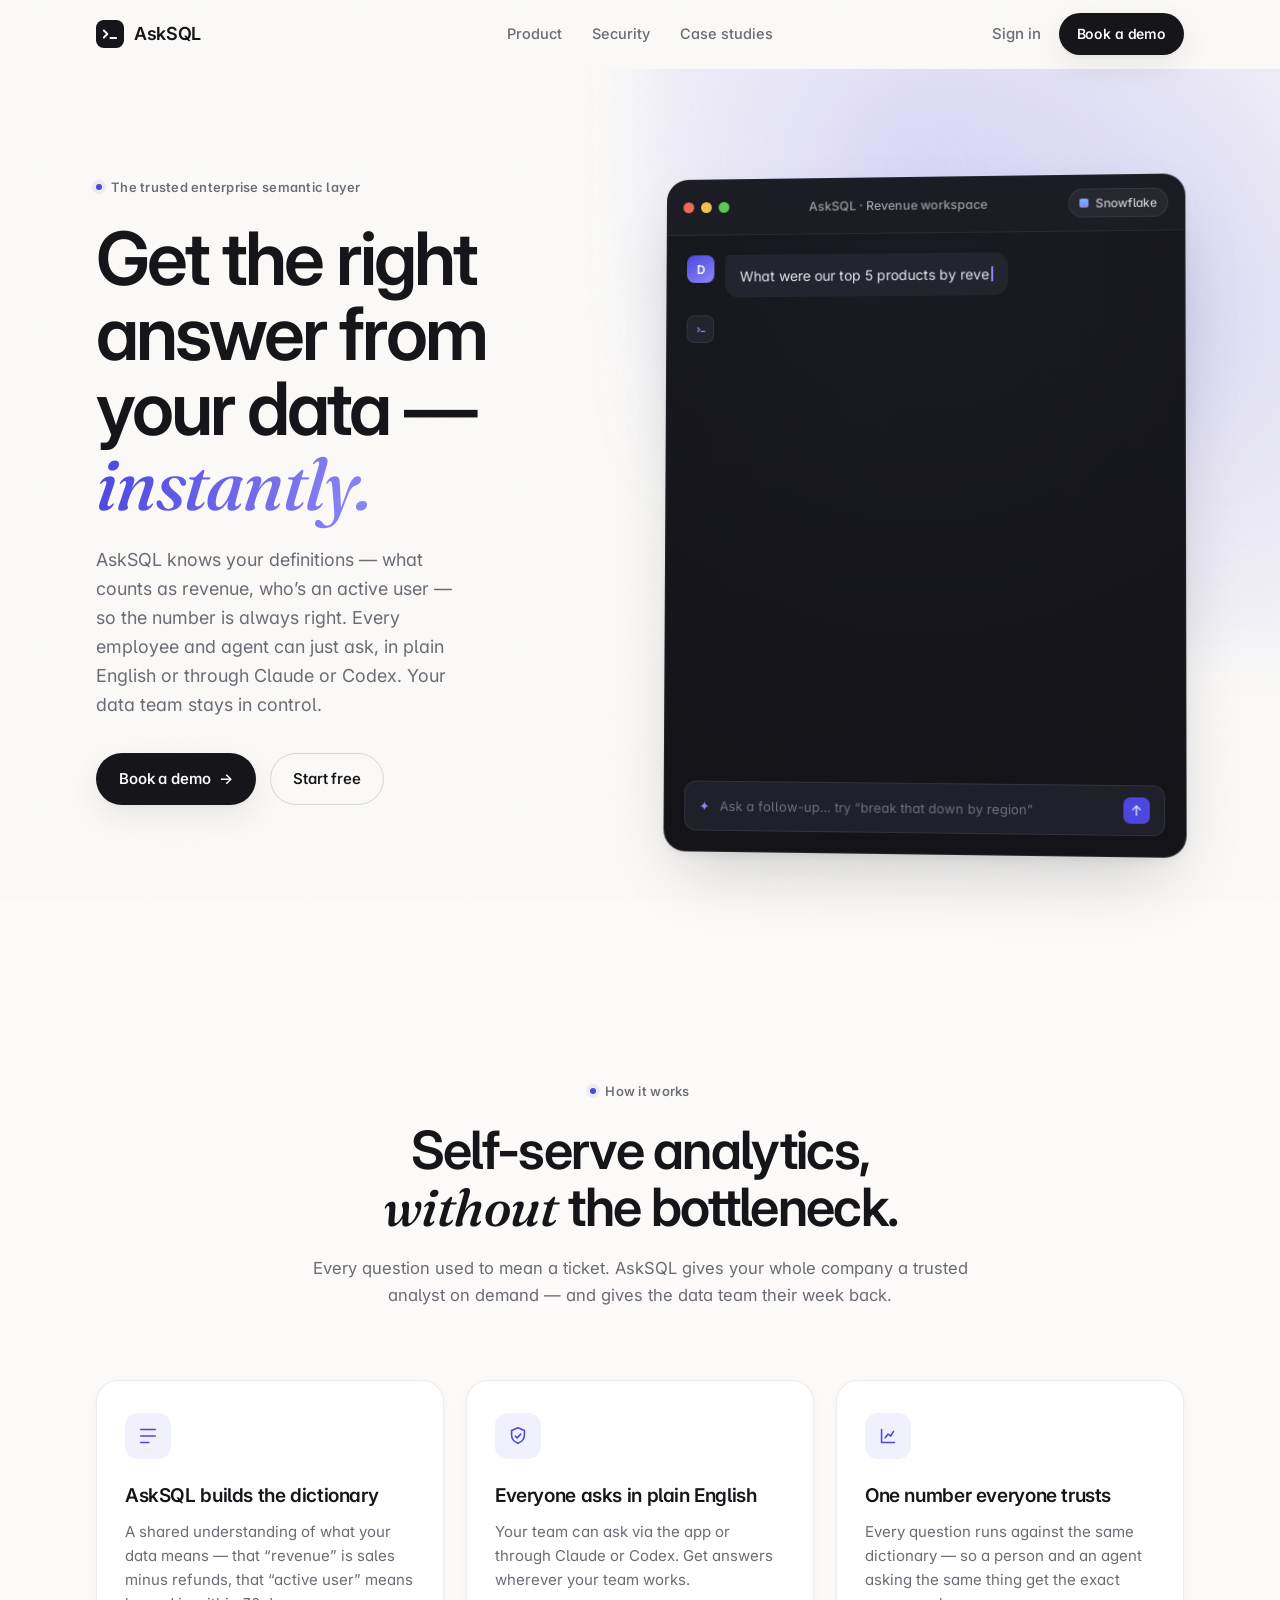
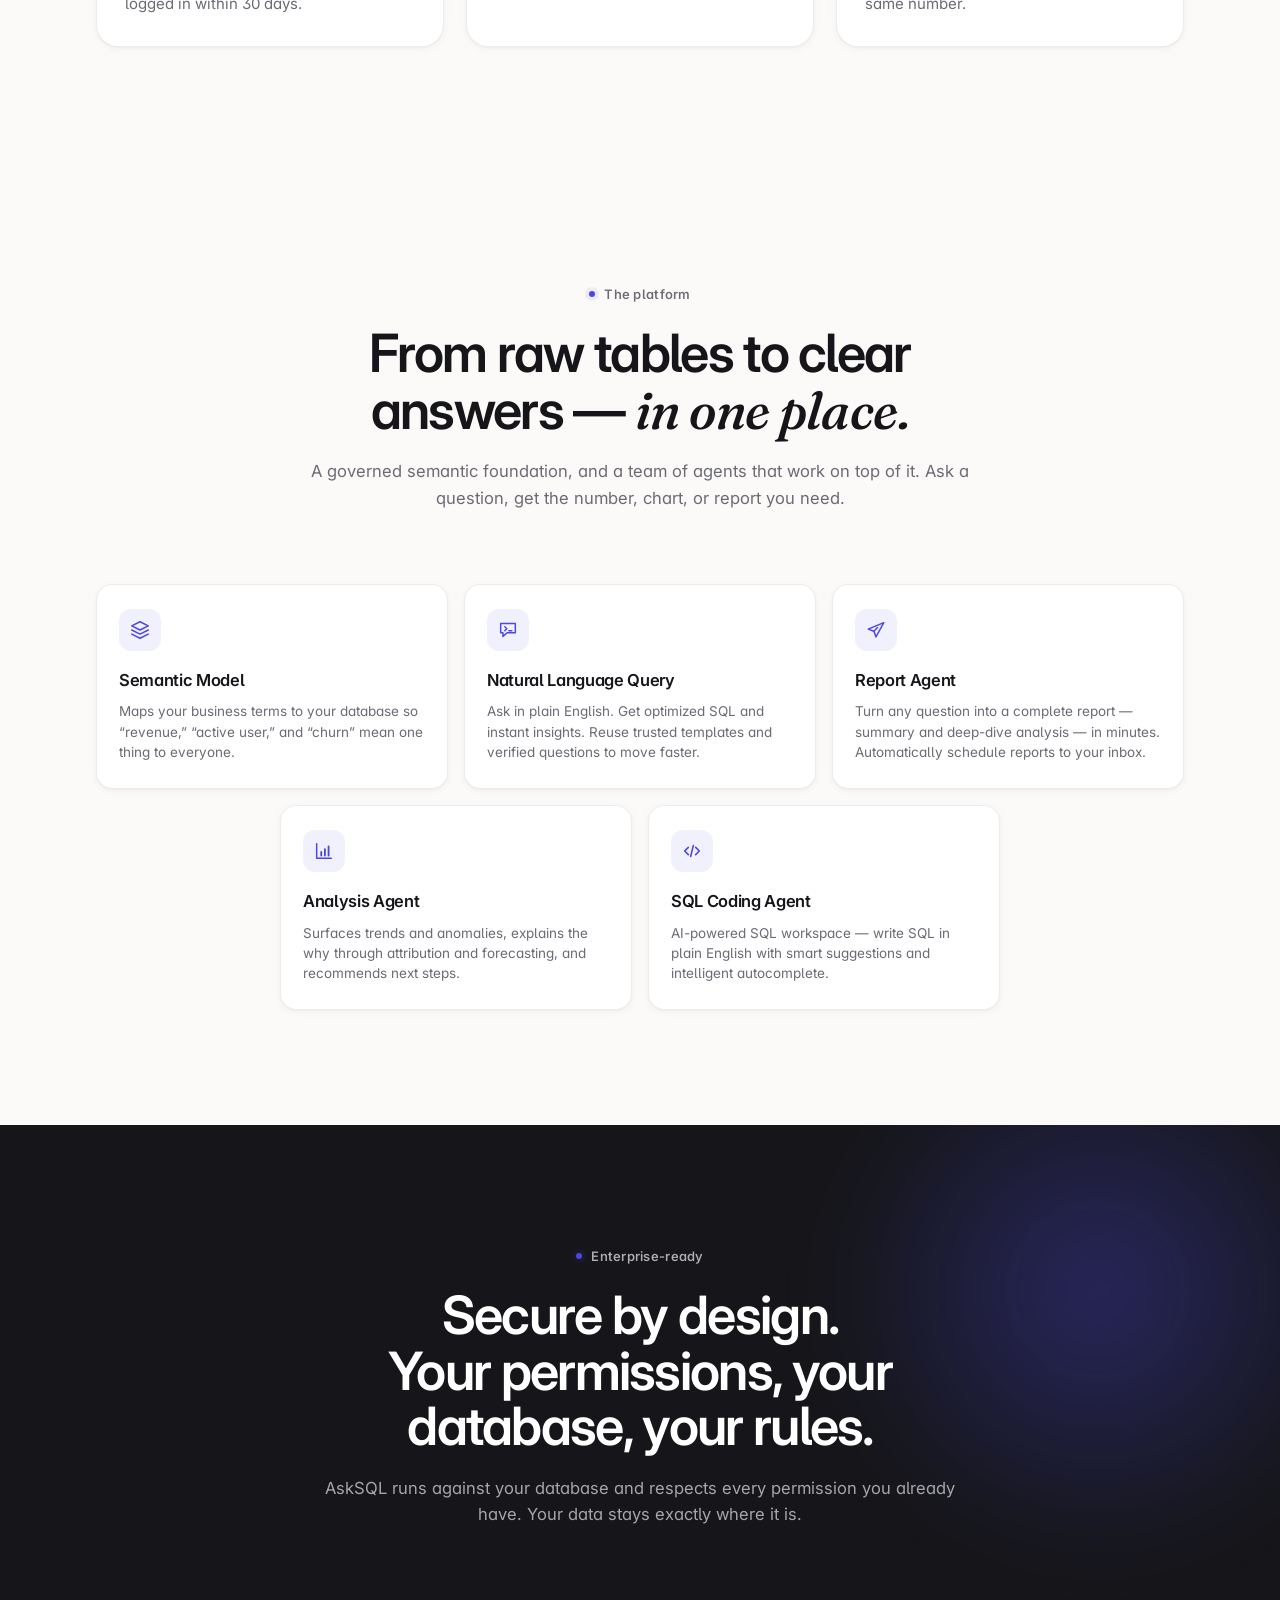
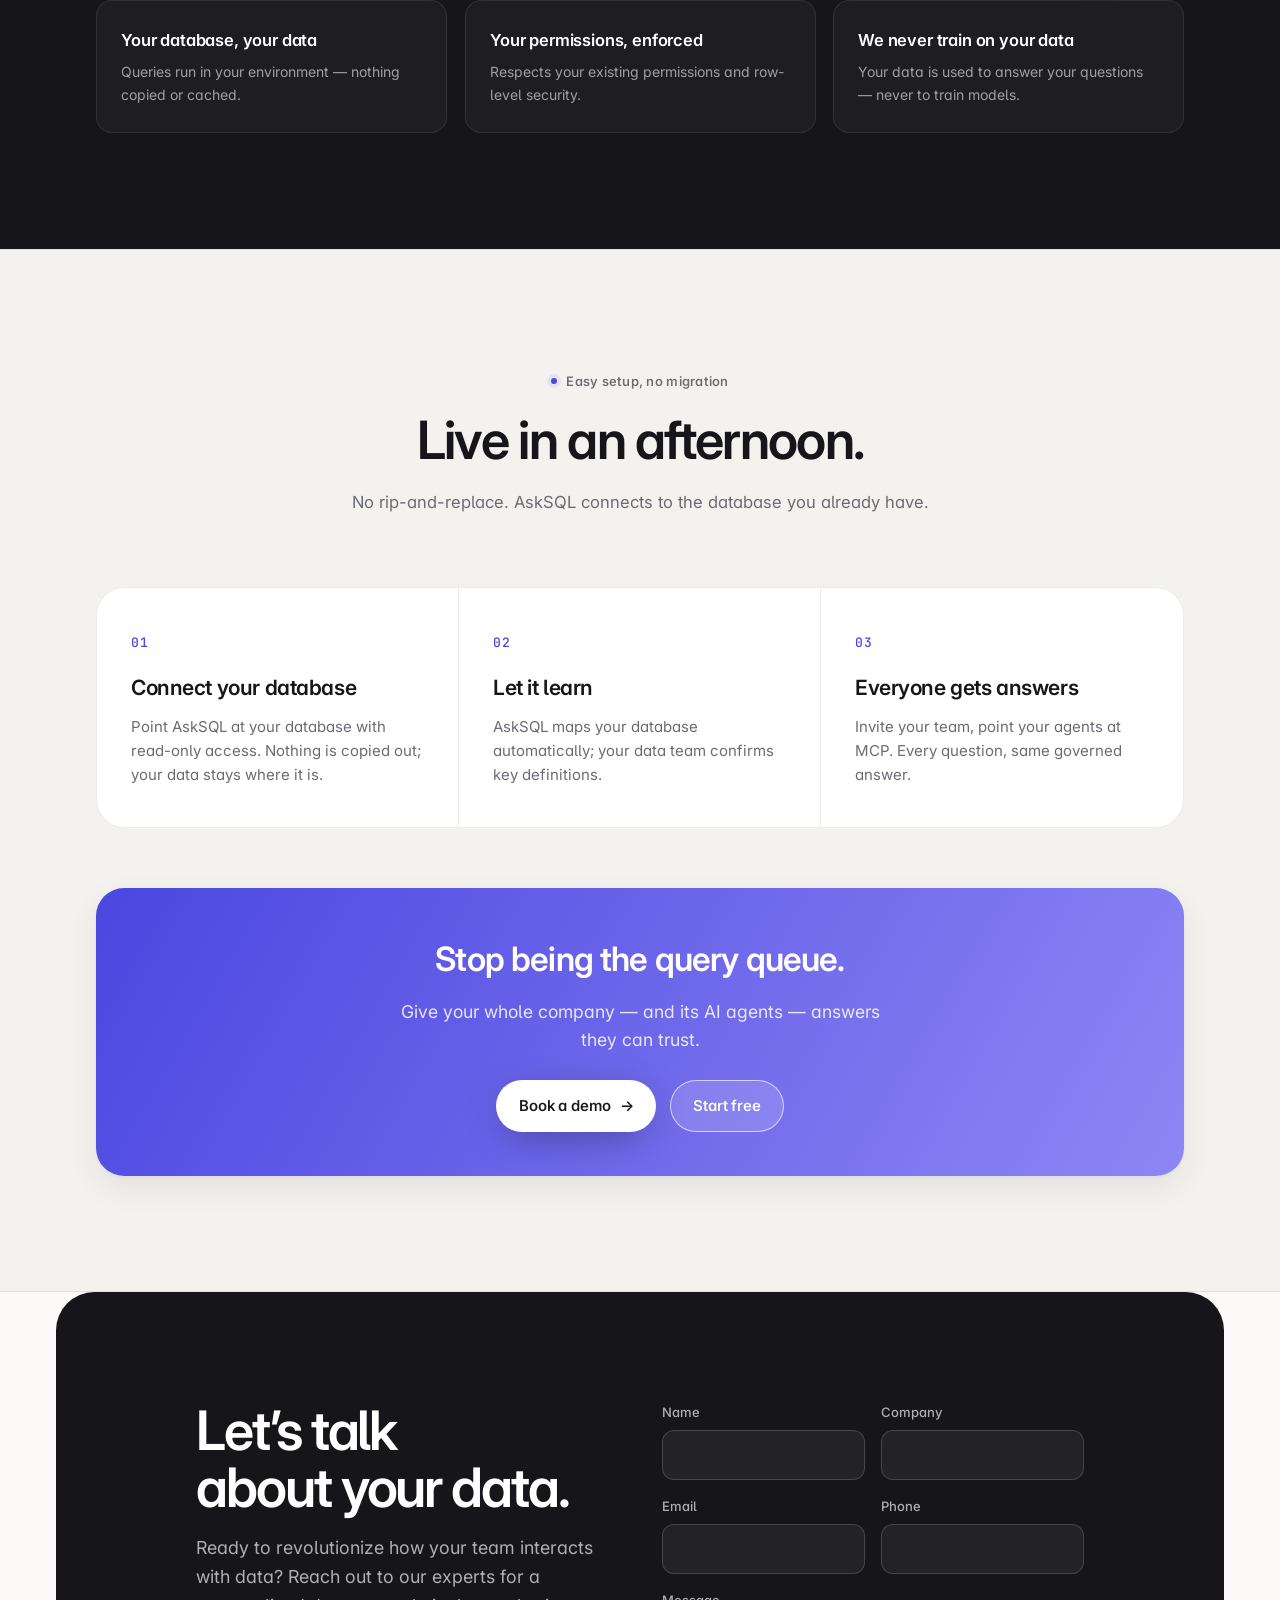
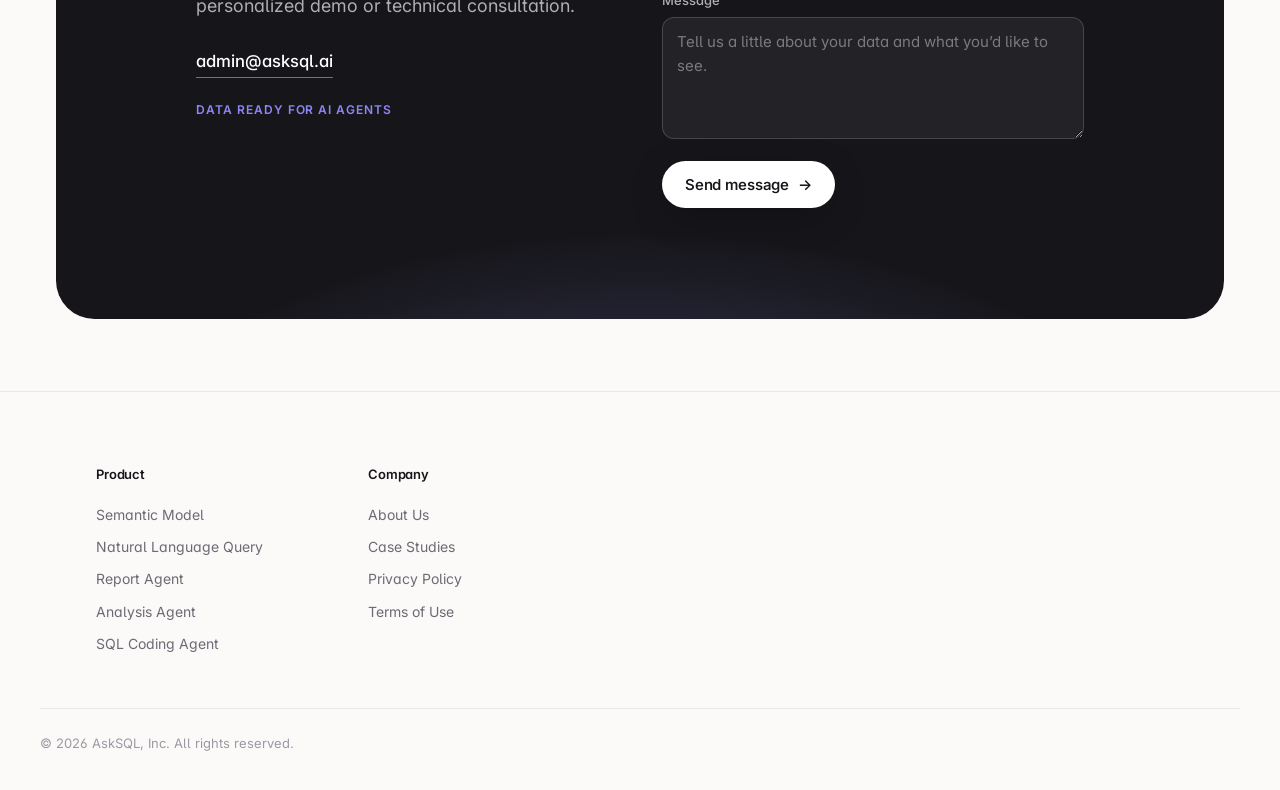
==== commit df37c6fb: "Update page title to match positioning; dedupe step heading title/og:title -> 'Get the right answer " ====
--- a/index.html
+++ b/index.html
@@ -3,10 +3,10 @@
 <head>
   <meta charset="UTF-8" />
   <meta name="viewport" content="width=device-width, initial-scale=1.0" />
-  <title>AskSQL — Chat with your data in natural language</title>
+  <title>AskSQL — Get the right answer from your data</title>
   <meta name="description" content="AskSQL turns plain-English questions into trusted, governed SQL. Give every team self-serve analytics — explainable, auditable, and instant. Your data never leaves your environment." />
 
-  <meta property="og:title" content="AskSQL — Chat with your data in natural language" />
+  <meta property="og:title" content="AskSQL — Get the right answer from your data" />
   <meta property="og:description" content="Conversational analytics for the enterprise. Ask in words, get governed answers in seconds." />
   <meta property="og:type" content="website" />
 
@@ -300,7 +300,7 @@
           </li>
           <li class="step" data-reveal>
             <span class="step__num">03</span>
-            <h3>Everyone asks</h3>
+            <h3>Everyone gets answers</h3>
             <p>Invite your team, point your agents at MCP. Every question, same governed answer.</p>
           </li>
         </ol>
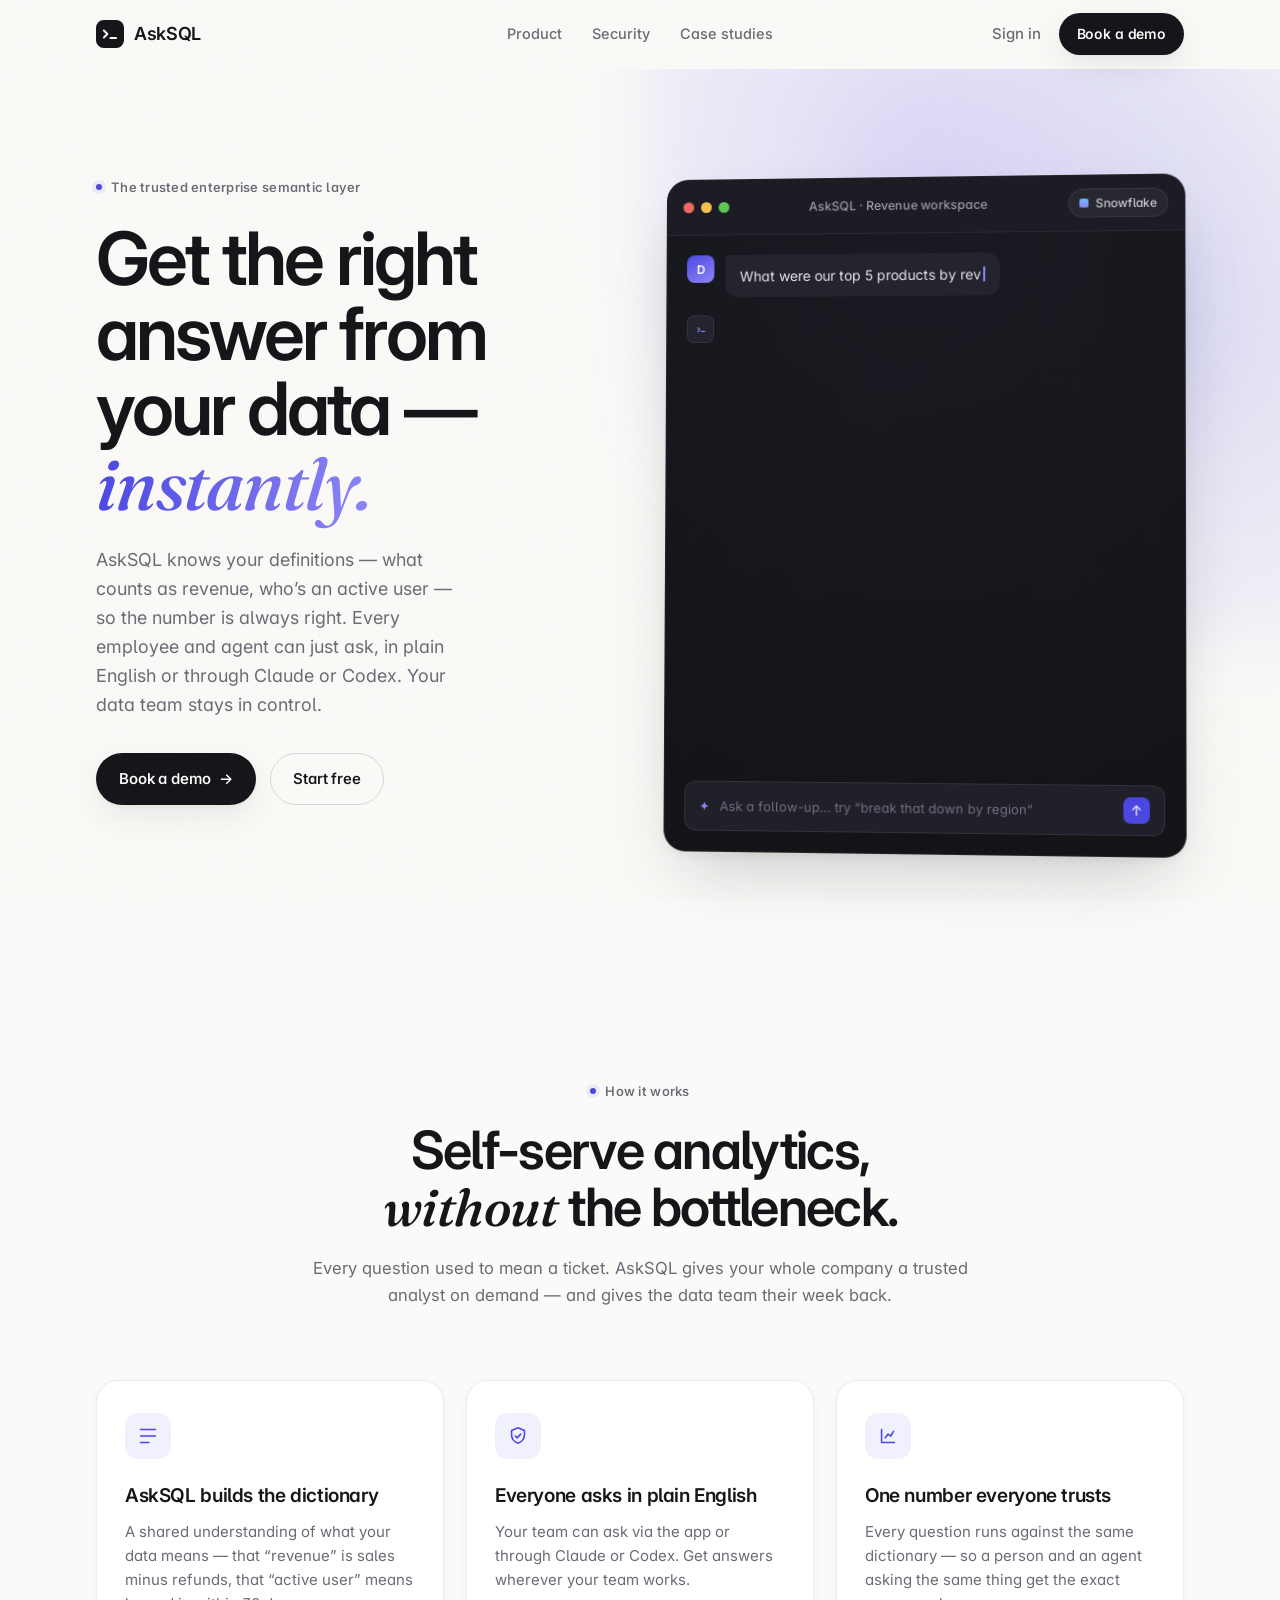
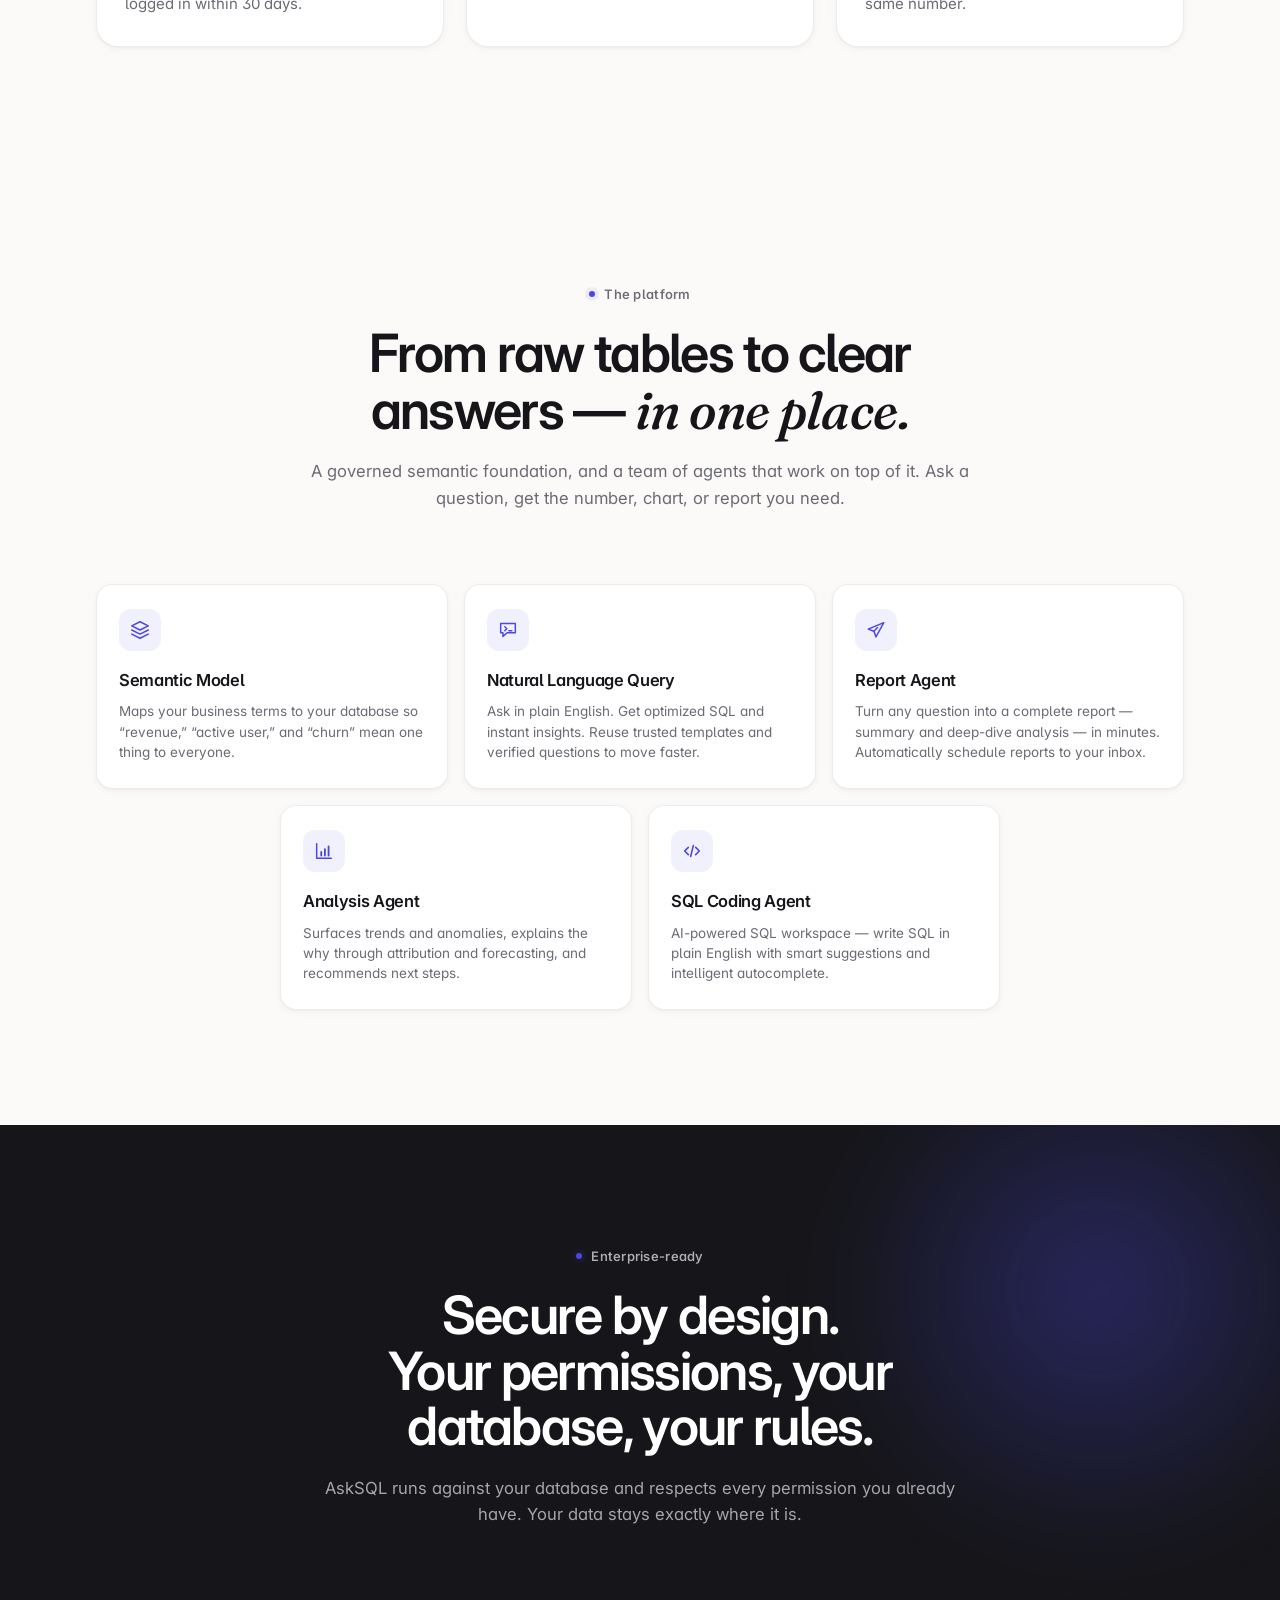
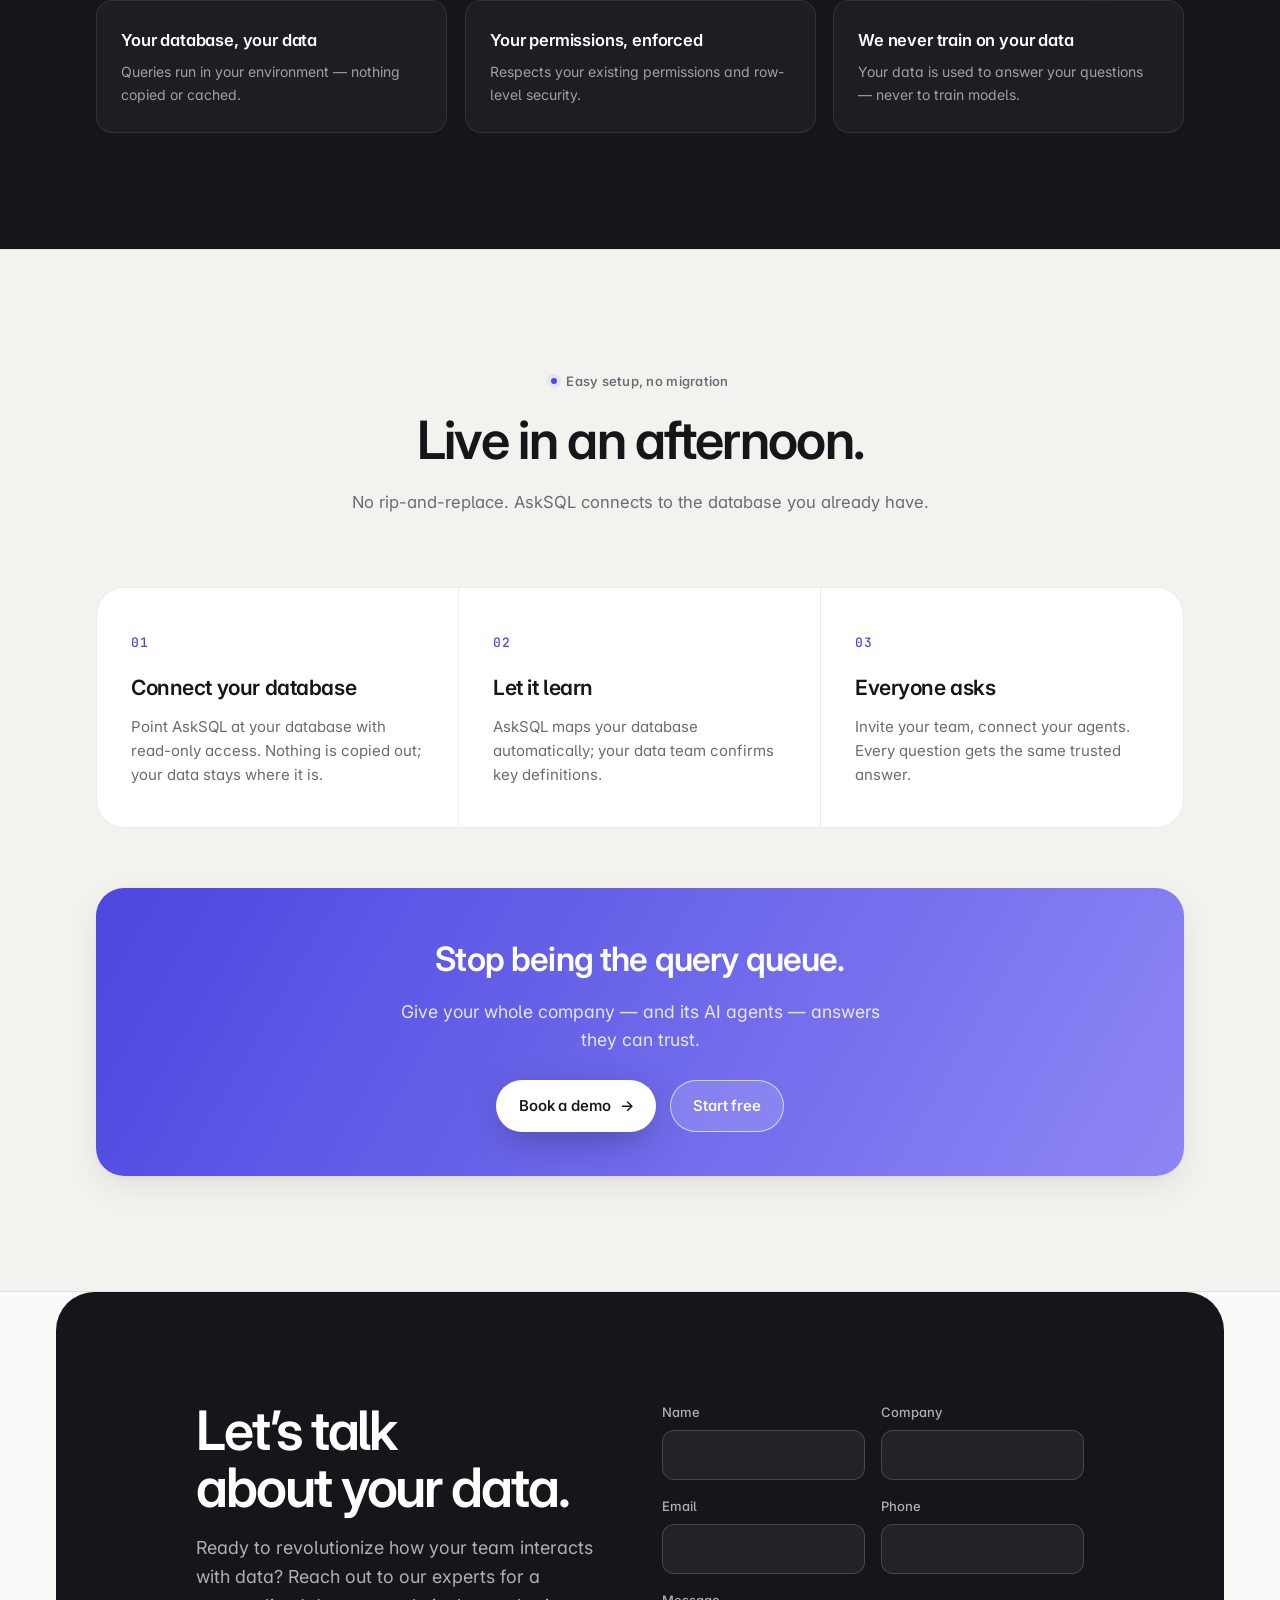
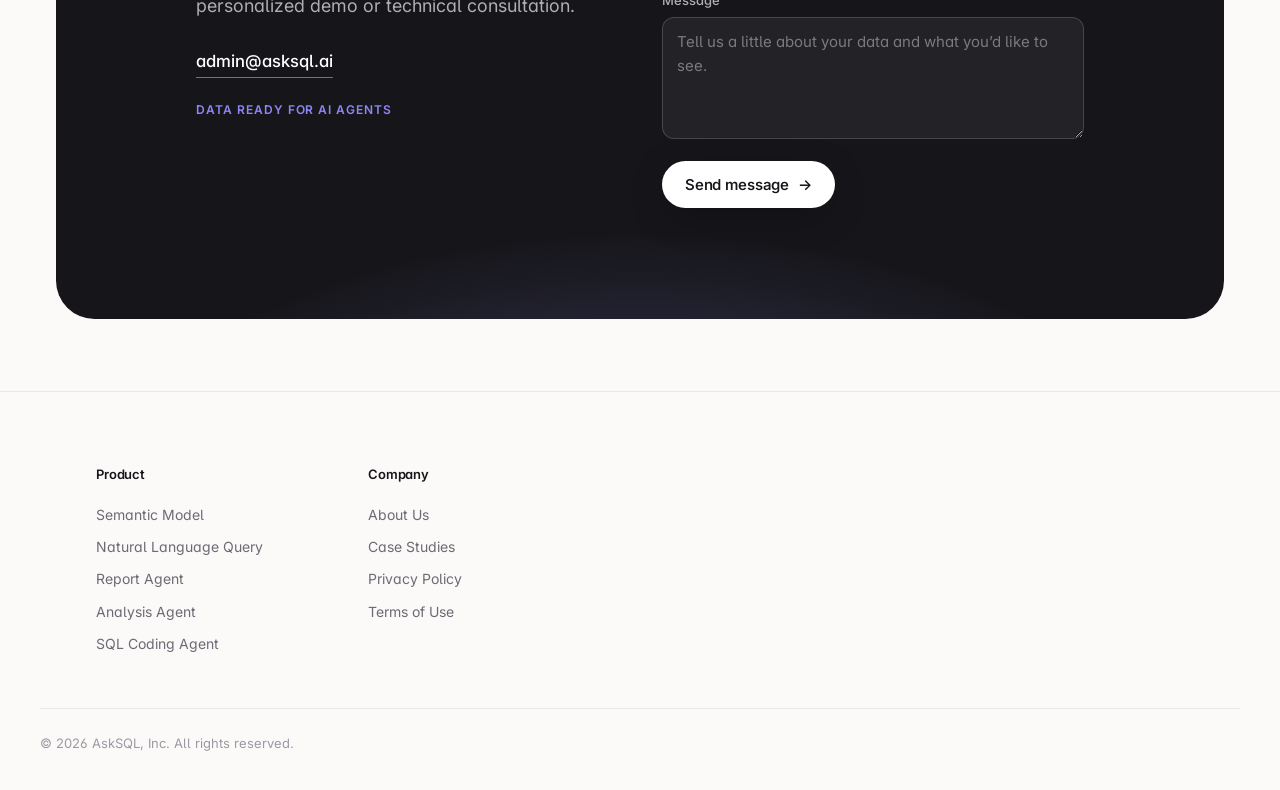
==== commit 10e232e6: "Reword workflow step 3 card (Everyone asks) Heading back to 'Everyone asks'; body -> 'Invite your te" ====
--- a/index.html
+++ b/index.html
@@ -300,8 +300,8 @@
           </li>
           <li class="step" data-reveal>
             <span class="step__num">03</span>
-            <h3>Everyone gets answers</h3>
-            <p>Invite your team, point your agents at MCP. Every question, same governed answer.</p>
+            <h3>Everyone asks</h3>
+            <p>Invite your team, connect your agents. Every question gets the same trusted answer.</p>
           </li>
         </ol>
 
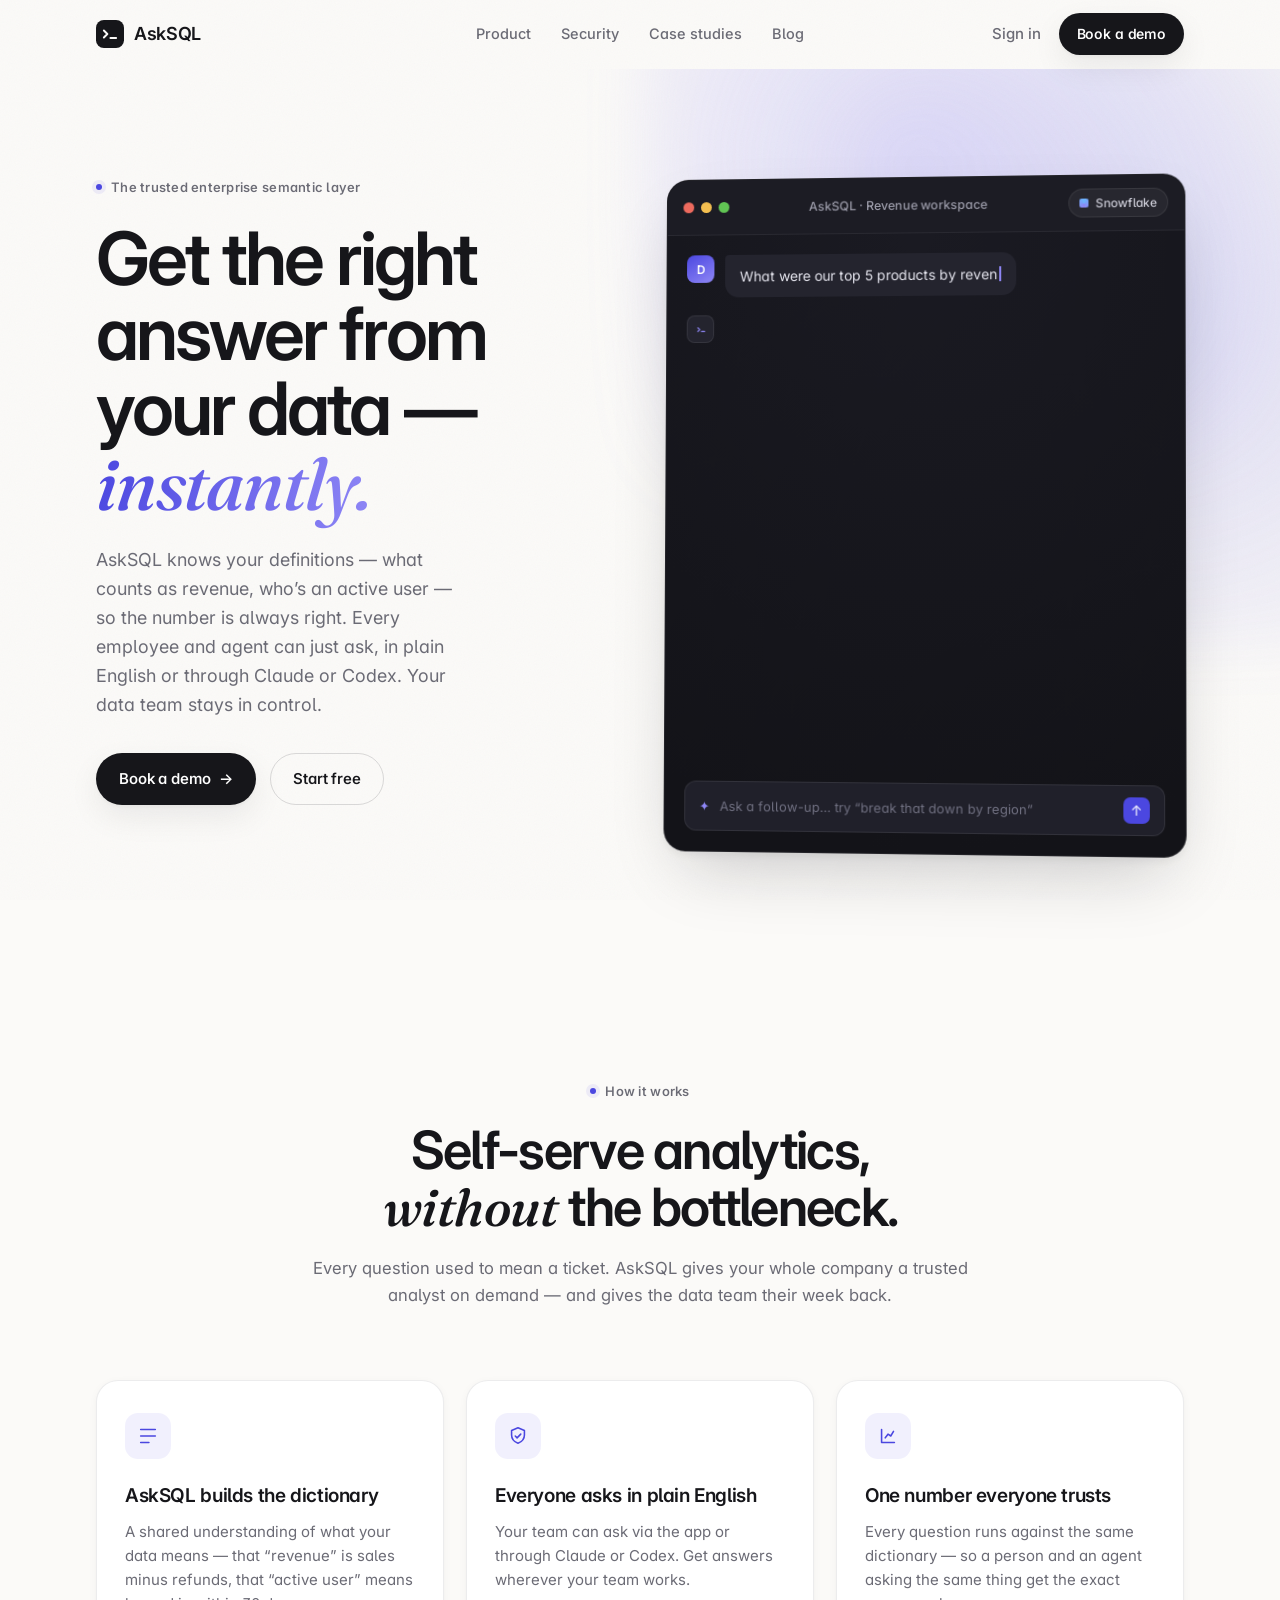
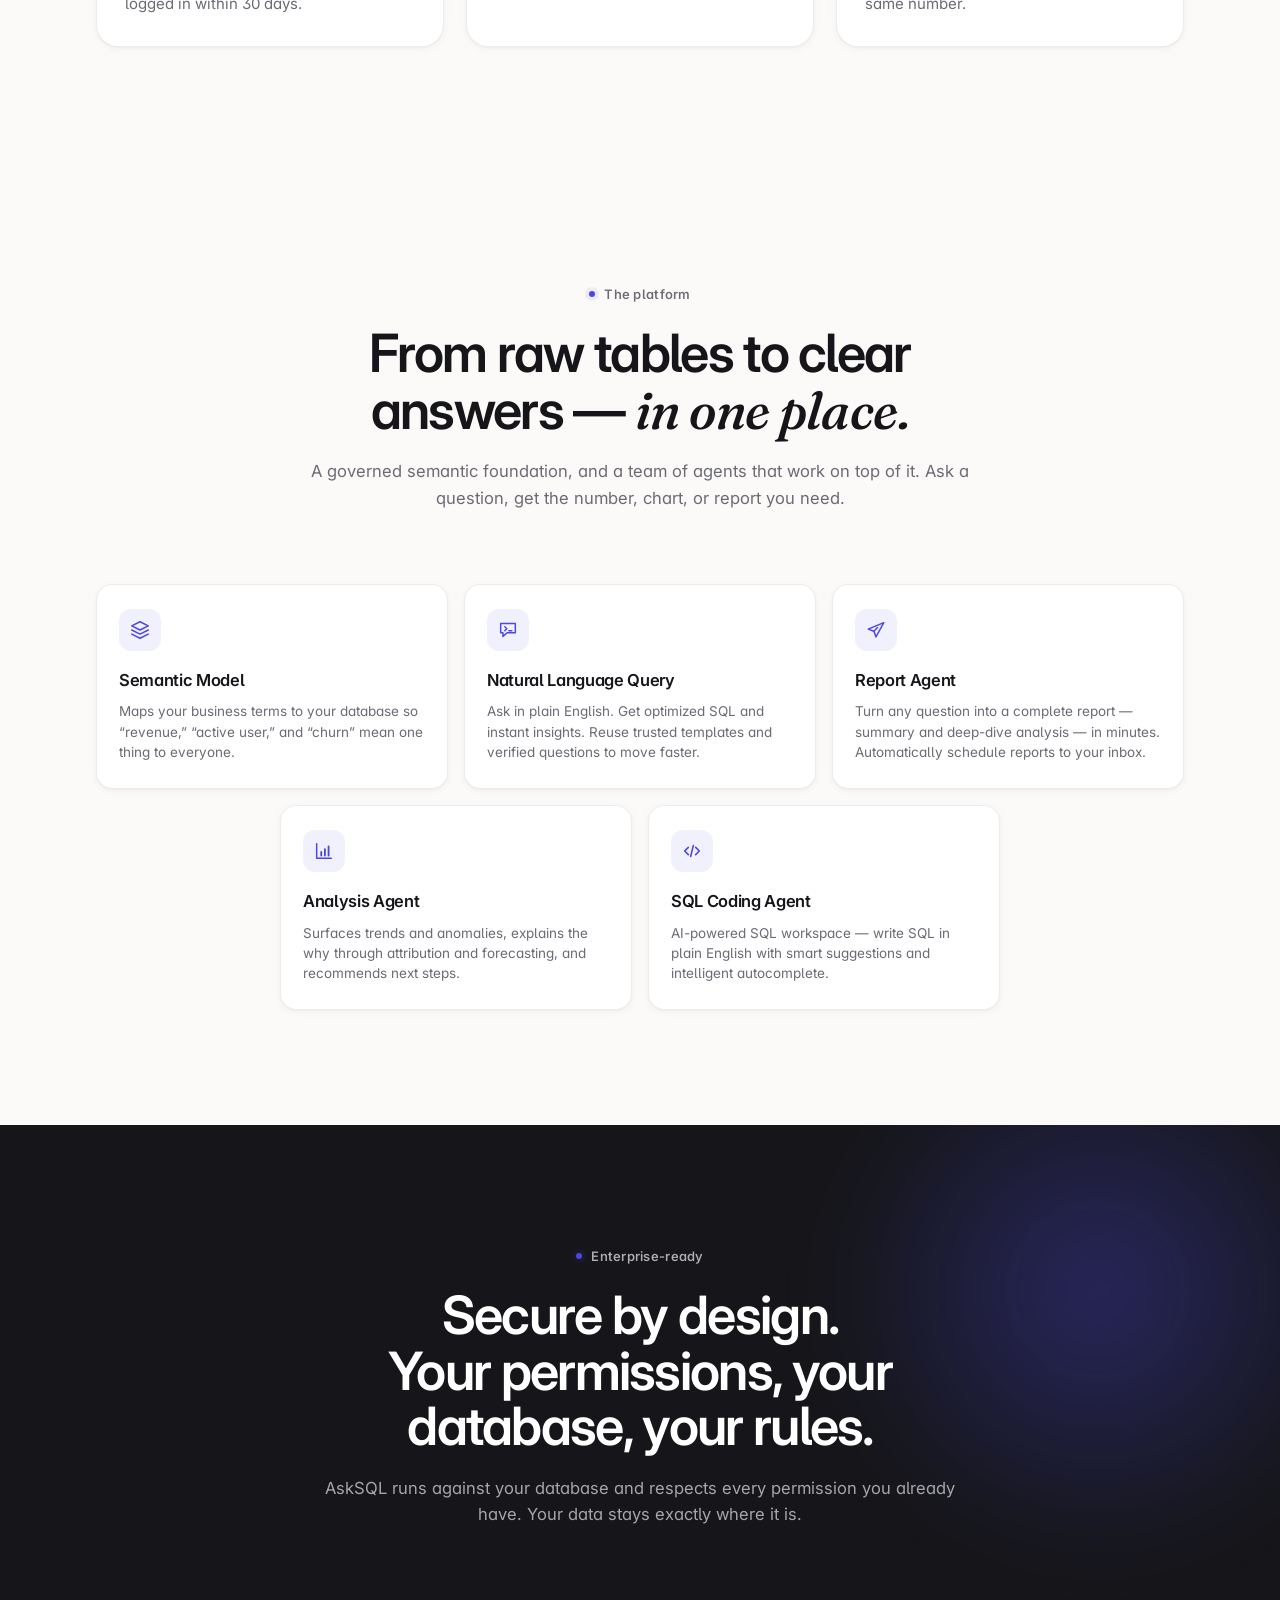
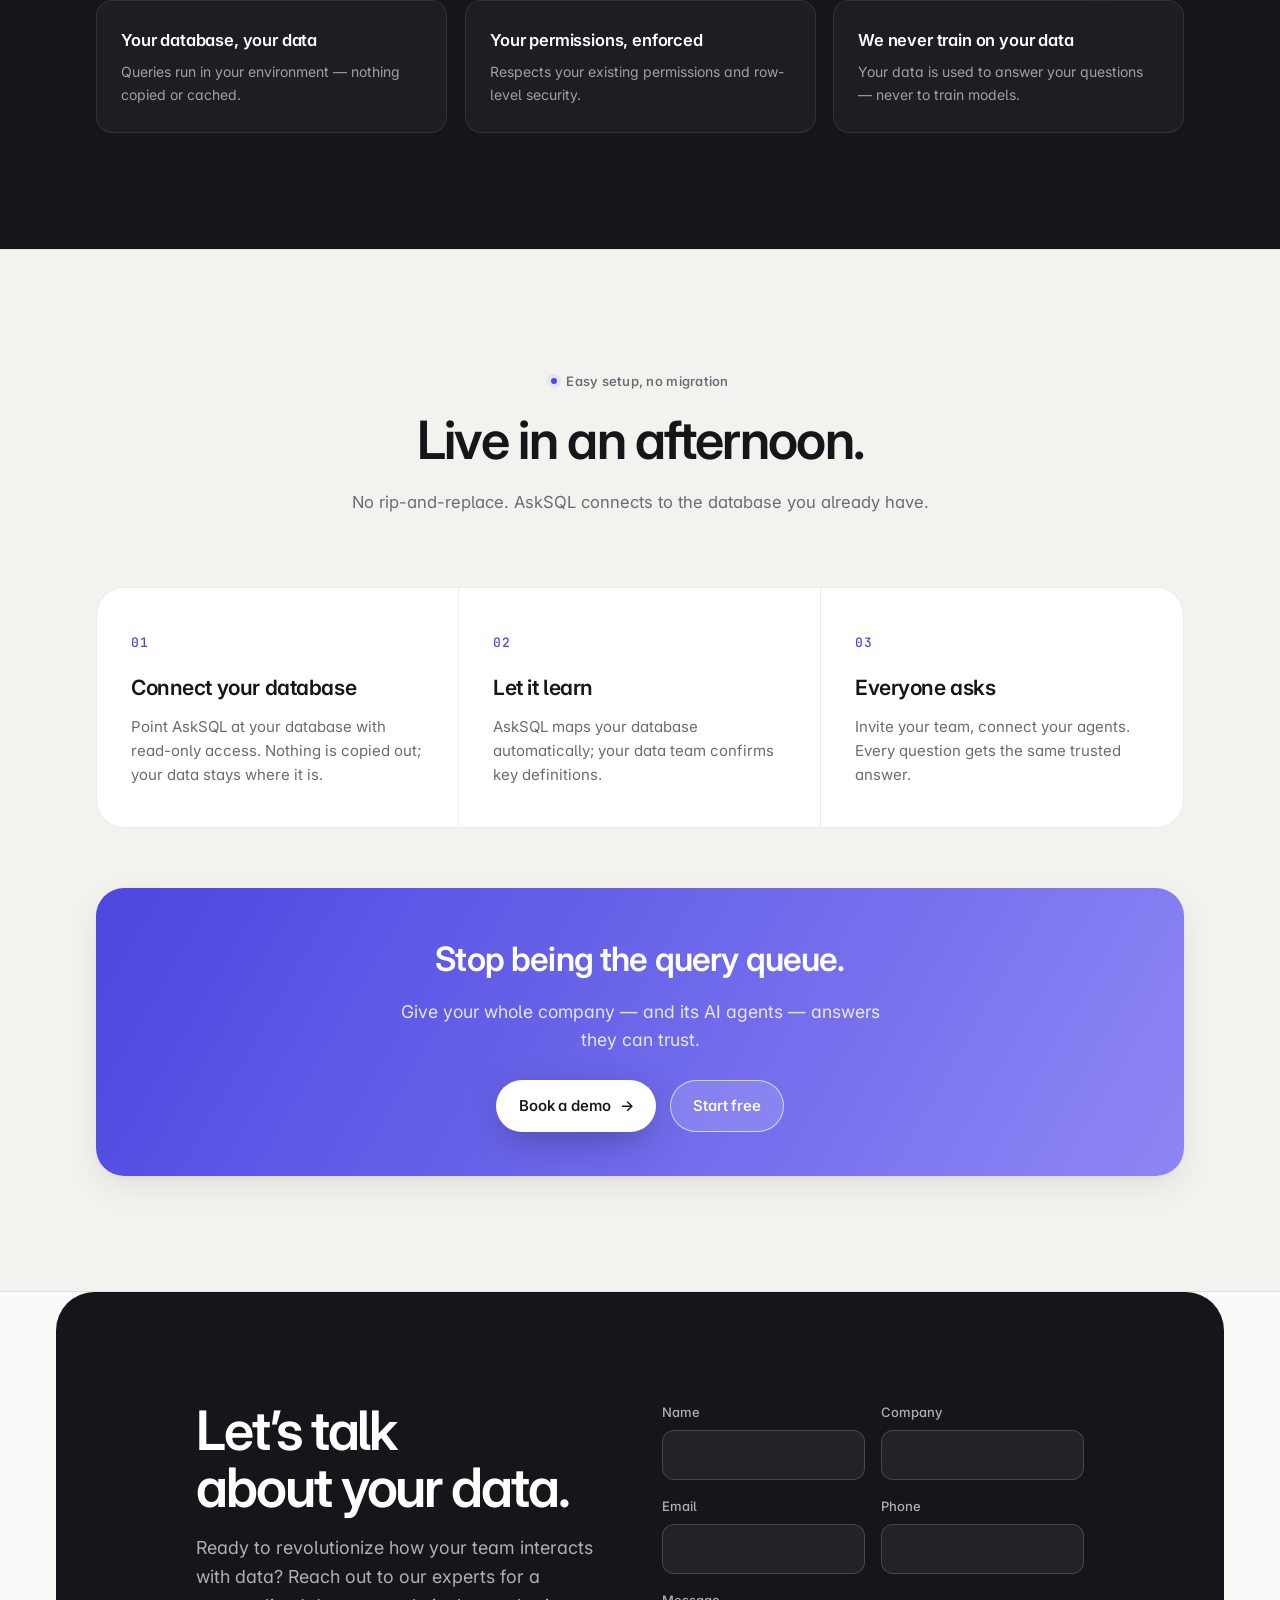
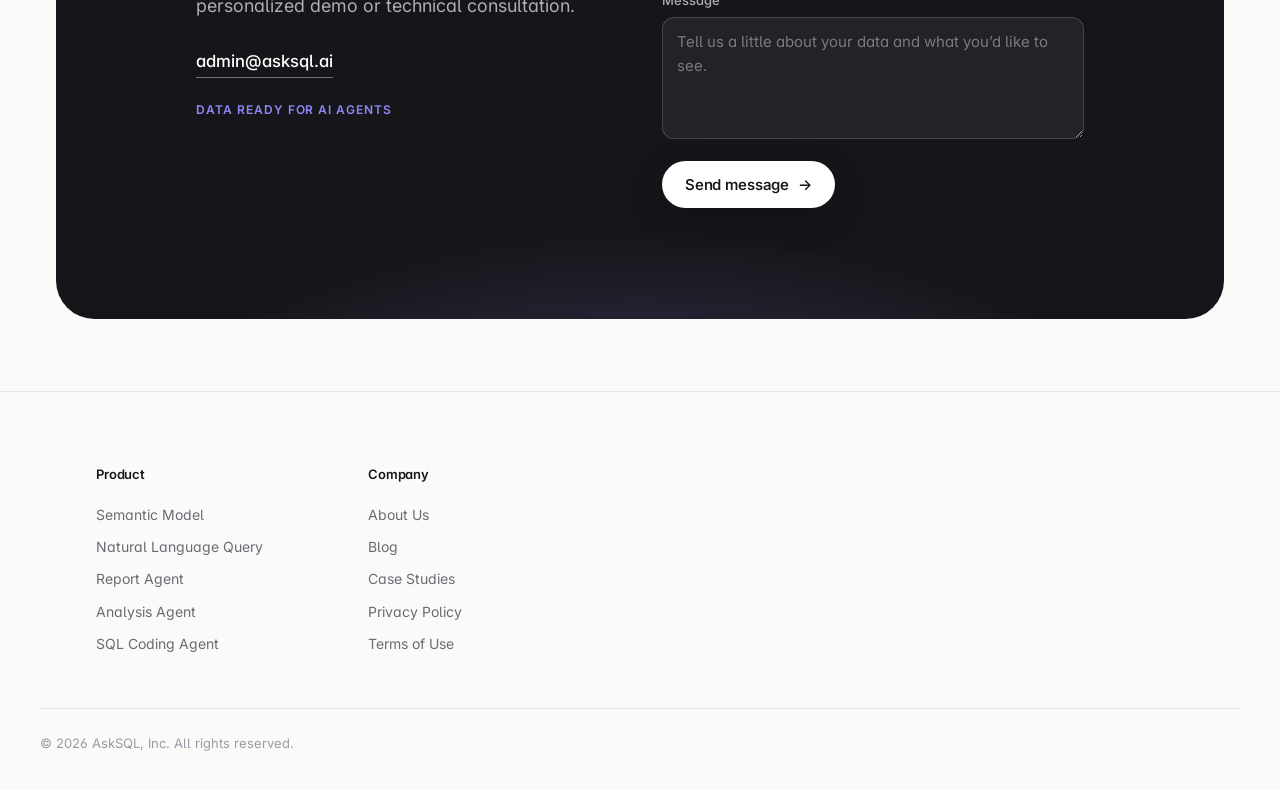
==== commit 6bab97ac: "Add blog section with two launch posts Introduces /blog/ with a listing page and two articles ("Smar" ====
--- a/index.html
+++ b/index.html
@@ -37,6 +37,7 @@
         <a href="#platform">Product</a>
         <a href="#security">Security</a>
         <a href="#">Case studies</a>
+        <a href="blog/">Blog</a>
       </nav>
 
       <div class="nav__actions">
@@ -379,6 +380,7 @@
         <div class="footer__col">
           <h4>Company</h4>
           <a href="#">About Us</a>
+          <a href="blog/">Blog</a>
           <a href="#">Case Studies</a>
           <a href="#">Privacy Policy</a>
           <a href="#">Terms of Use</a>
--- a/assets/styles.css
+++ b/assets/styles.css
@@ -666,6 +666,116 @@
 }
 .footer__bottom-links { display: flex; gap: 22px; }
 .footer__bottom-links a:hover { color: var(--ink); }
+
+/* ============================================================
+   Blog
+   ============================================================ */
+.blog-hero { padding: clamp(48px, 7vw, 84px) 0 clamp(16px, 3vw, 28px); }
+.blog-hero .section__head { margin-bottom: 0; }
+
+.blog-list { padding-top: clamp(28px, 4vw, 44px); }
+.blog-grid {
+  display: flex; flex-direction: column; gap: 18px;
+  max-width: 780px; margin: 0 auto;
+}
+.post-card {
+  display: block;
+  background: var(--surface);
+  border: 1px solid var(--line);
+  border-radius: var(--r-lg);
+  padding: 30px 32px;
+  box-shadow: var(--shadow-sm);
+  transition: transform .35s var(--ease), box-shadow .35s var(--ease), border-color .35s;
+}
+.post-card:hover { transform: translateY(-3px); box-shadow: var(--shadow-md); border-color: var(--line-2); }
+.post-card__meta {
+  display: flex; align-items: center; gap: 10px;
+  font-size: 12.5px; font-weight: 600; letter-spacing: .02em;
+  color: var(--muted); text-transform: uppercase;
+  margin-bottom: 12px;
+}
+.post-card__title {
+  font-size: clamp(1.25rem, 2.4vw, 1.55rem);
+  font-weight: 600; letter-spacing: -0.025em; line-height: 1.25;
+}
+.post-card__excerpt { margin-top: 10px; color: var(--muted); font-size: 15px; line-height: 1.6; max-width: 62ch; }
+.post-card__read {
+  display: inline-flex; align-items: center; gap: 7px;
+  margin-top: 16px; font-size: 14px; font-weight: 560; color: var(--accent);
+}
+.post-card__read .btn__arrow { transition: transform .35s var(--ease); }
+.post-card:hover .post-card__read .btn__arrow { transform: translateX(3px); }
+
+/* ---------- Article ---------- */
+.article-hero { padding: clamp(44px, 7vw, 80px) 0 clamp(24px, 4vw, 40px); }
+.article-hero__inner { max-width: 720px; margin: 0 auto; text-align: left; }
+.article-hero .eyebrow { margin-bottom: 18px; }
+.article-hero__back {
+  display: inline-flex; align-items: center; gap: 8px;
+  font-size: 14px; font-weight: 500; color: var(--muted);
+  margin-bottom: 28px; transition: color .2s;
+}
+.article-hero__back:hover { color: var(--ink); }
+.article-hero__title {
+  font-size: clamp(2rem, 4.6vw, 3rem);
+  line-height: 1.08; letter-spacing: -0.032em; font-weight: 600;
+}
+.article-hero__sub {
+  margin-top: 18px; color: var(--muted);
+  font-size: clamp(1.05rem, 1.6vw, 1.22rem); line-height: 1.55;
+  font-family: var(--serif); font-style: italic; font-weight: 400;
+}
+.article-hero__meta {
+  display: flex; align-items: center; gap: 10px; flex-wrap: wrap;
+  margin-top: 26px; font-size: 14px; color: var(--muted);
+}
+.article-hero__meta .dot { display: inline-block; width: 3px; height: 3px; border-radius: 50%; background: var(--faint); }
+
+.article { padding-bottom: clamp(40px, 6vw, 64px); }
+.article__body {
+  max-width: 720px; margin: 0 auto;
+  font-size: 17px; line-height: 1.75; color: var(--ink-soft);
+}
+.article__body > * + * { margin-top: 1.35em; }
+.article__body h2 {
+  font-size: clamp(1.35rem, 2.6vw, 1.7rem);
+  font-weight: 600; letter-spacing: -0.025em; color: var(--ink);
+  margin-top: 1.9em;
+}
+.article__body h3 {
+  font-size: 1.15rem; font-weight: 600; letter-spacing: -0.02em; color: var(--ink);
+  margin-top: 1.6em;
+}
+.article__body p { }
+.article__body strong { font-weight: 650; color: var(--ink); }
+.article__body em {
+  font-family: var(--serif); font-style: italic; font-weight: 500;
+}
+.article__body a { color: var(--accent); border-bottom: 1px solid var(--accent-wash); transition: border-color .2s; }
+.article__body a:hover { border-color: var(--accent); }
+.article__body ul, .article__body ol { padding-left: 1.3em; }
+.article__body li + li { margin-top: .55em; }
+.article__body li::marker { color: var(--accent-soft); }
+.article__body blockquote {
+  border-left: 2px solid var(--accent-soft);
+  padding-left: 20px; color: var(--muted);
+  font-family: var(--serif); font-style: italic; font-size: 1.1em;
+}
+.article__body code {
+  font-family: var(--mono); font-size: .88em;
+  background: var(--surface-2); border: 1px solid var(--line);
+  border-radius: 5px; padding: .12em .4em;
+}
+.article__body hr { border: none; border-top: 1px solid var(--line); margin: 2.2em 0; }
+
+.article__cta {
+  max-width: 720px; margin: clamp(40px, 6vw, 60px) auto 0;
+  background: var(--surface-2); border: 1px solid var(--line);
+  border-radius: var(--r-lg); padding: 30px 32px;
+}
+.article__cta h3 { font-size: 1.2rem; font-weight: 600; letter-spacing: -0.02em; margin-bottom: 10px; }
+.article__cta p { color: var(--muted); font-size: 15px; margin-bottom: 20px; }
+.article__cta-actions { display: flex; gap: 18px; flex-wrap: wrap; align-items: center; }
 
 /* ============================================================
    Responsive
@@ -709,4 +819,6 @@
   .modules__grid { grid-template-columns: 1fr; }
   .nav__actions .link-muted { display: none; }
   .hero__title { font-size: clamp(2.5rem, 11vw, 3.2rem); }
-}
+  .post-card { padding: 24px 22px; }
+  .article__body { font-size: 16px; }
+}
